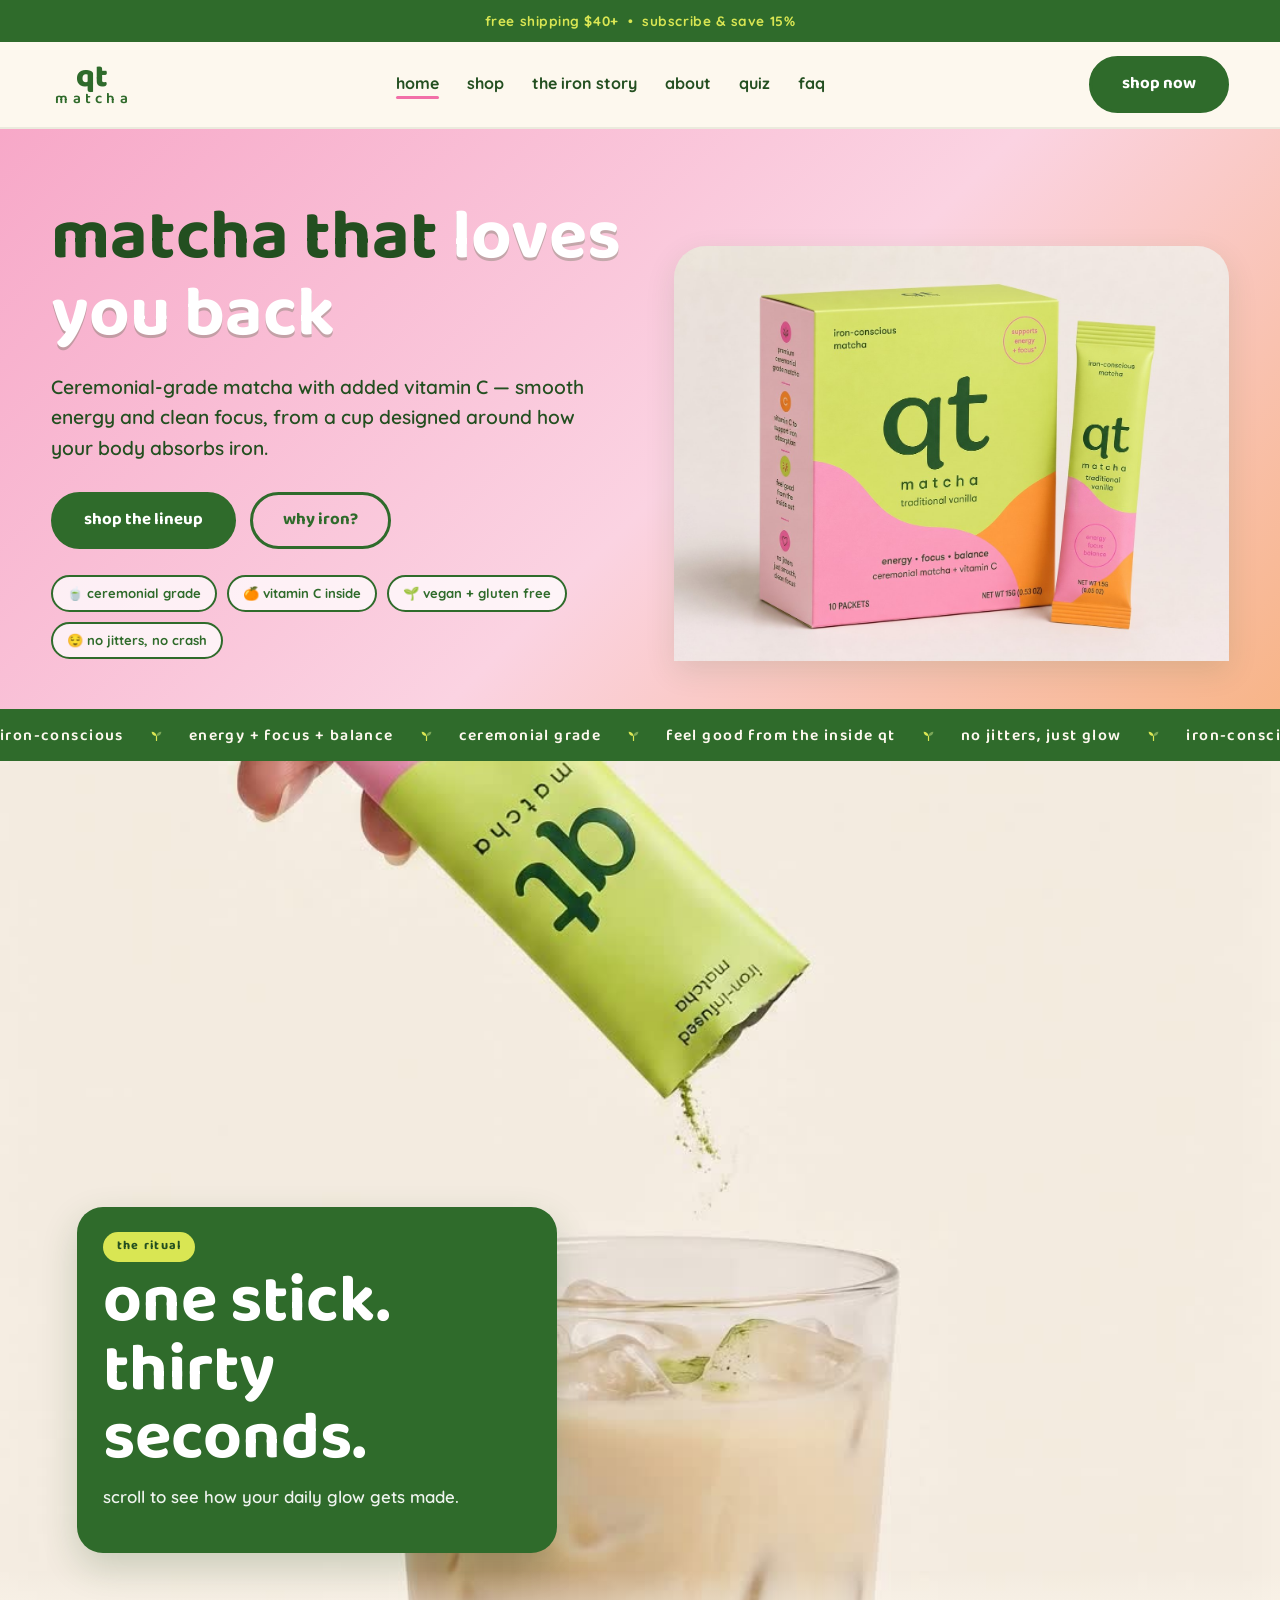
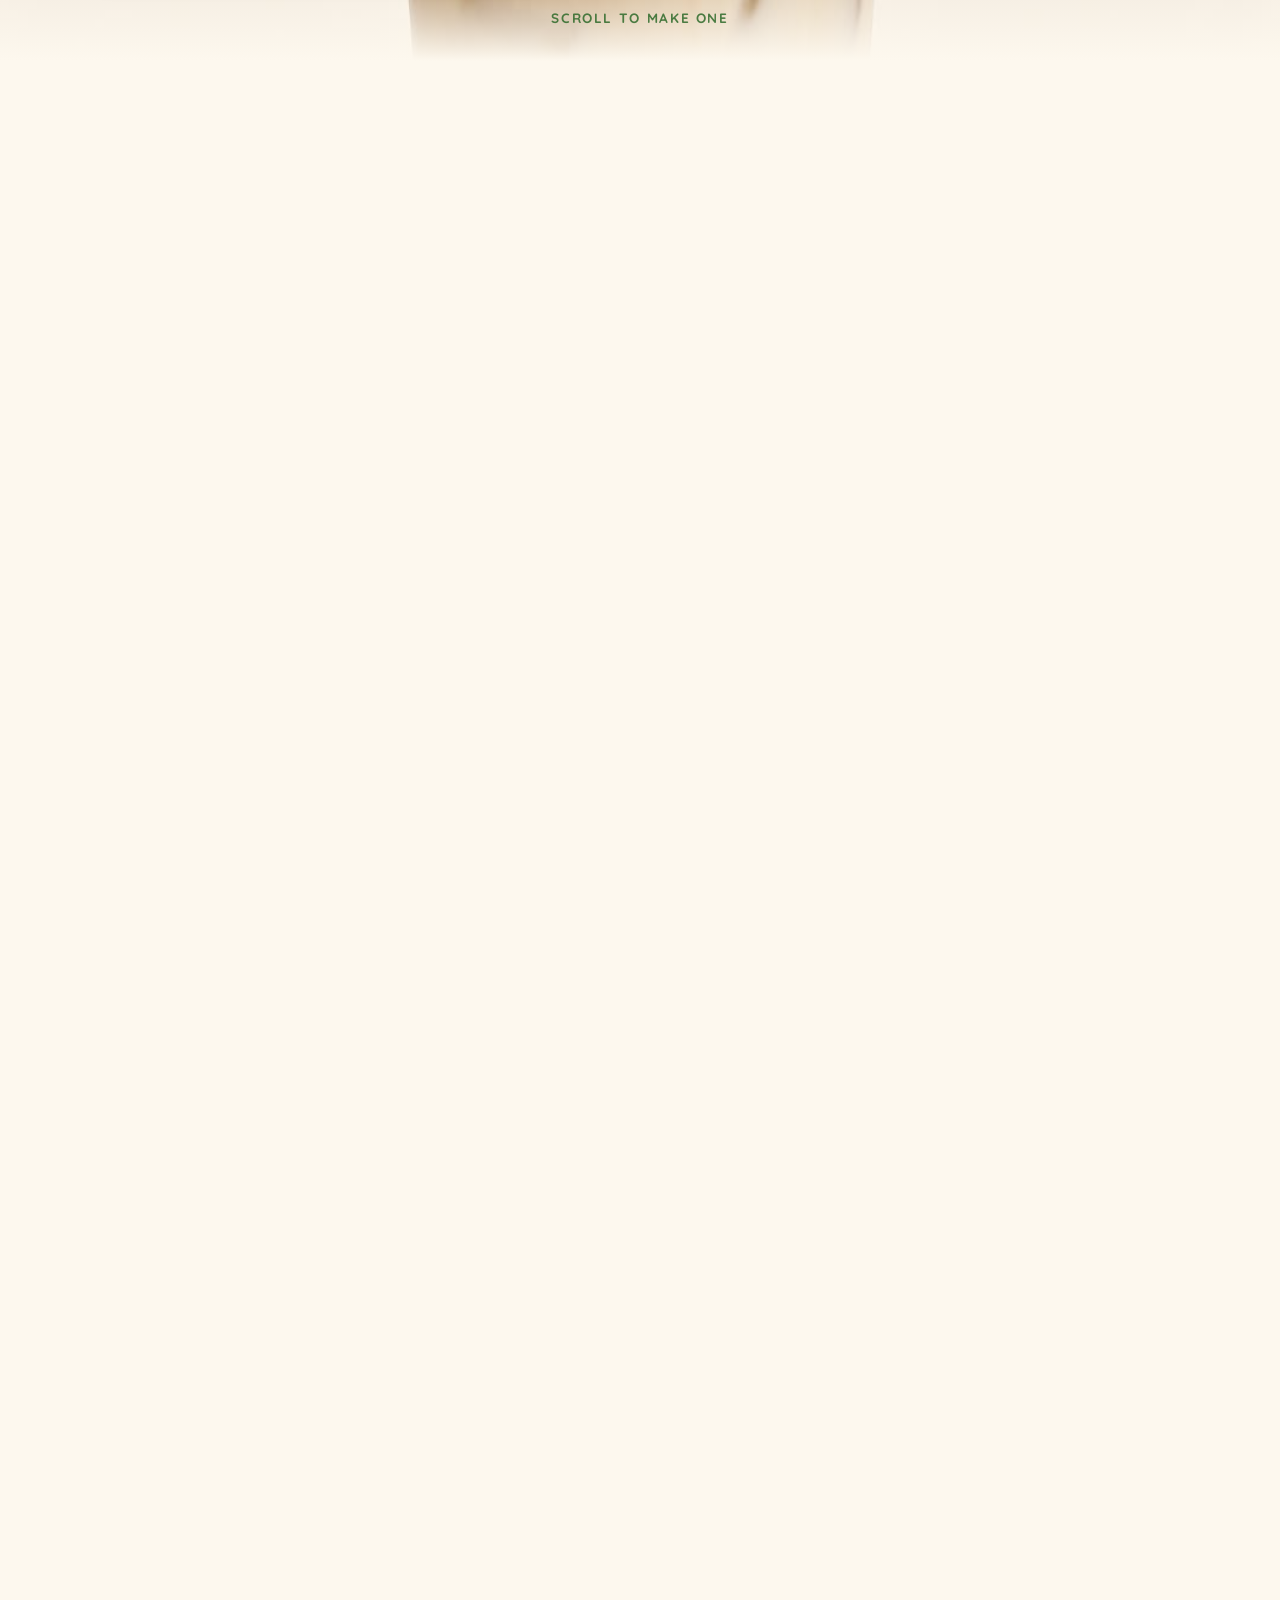
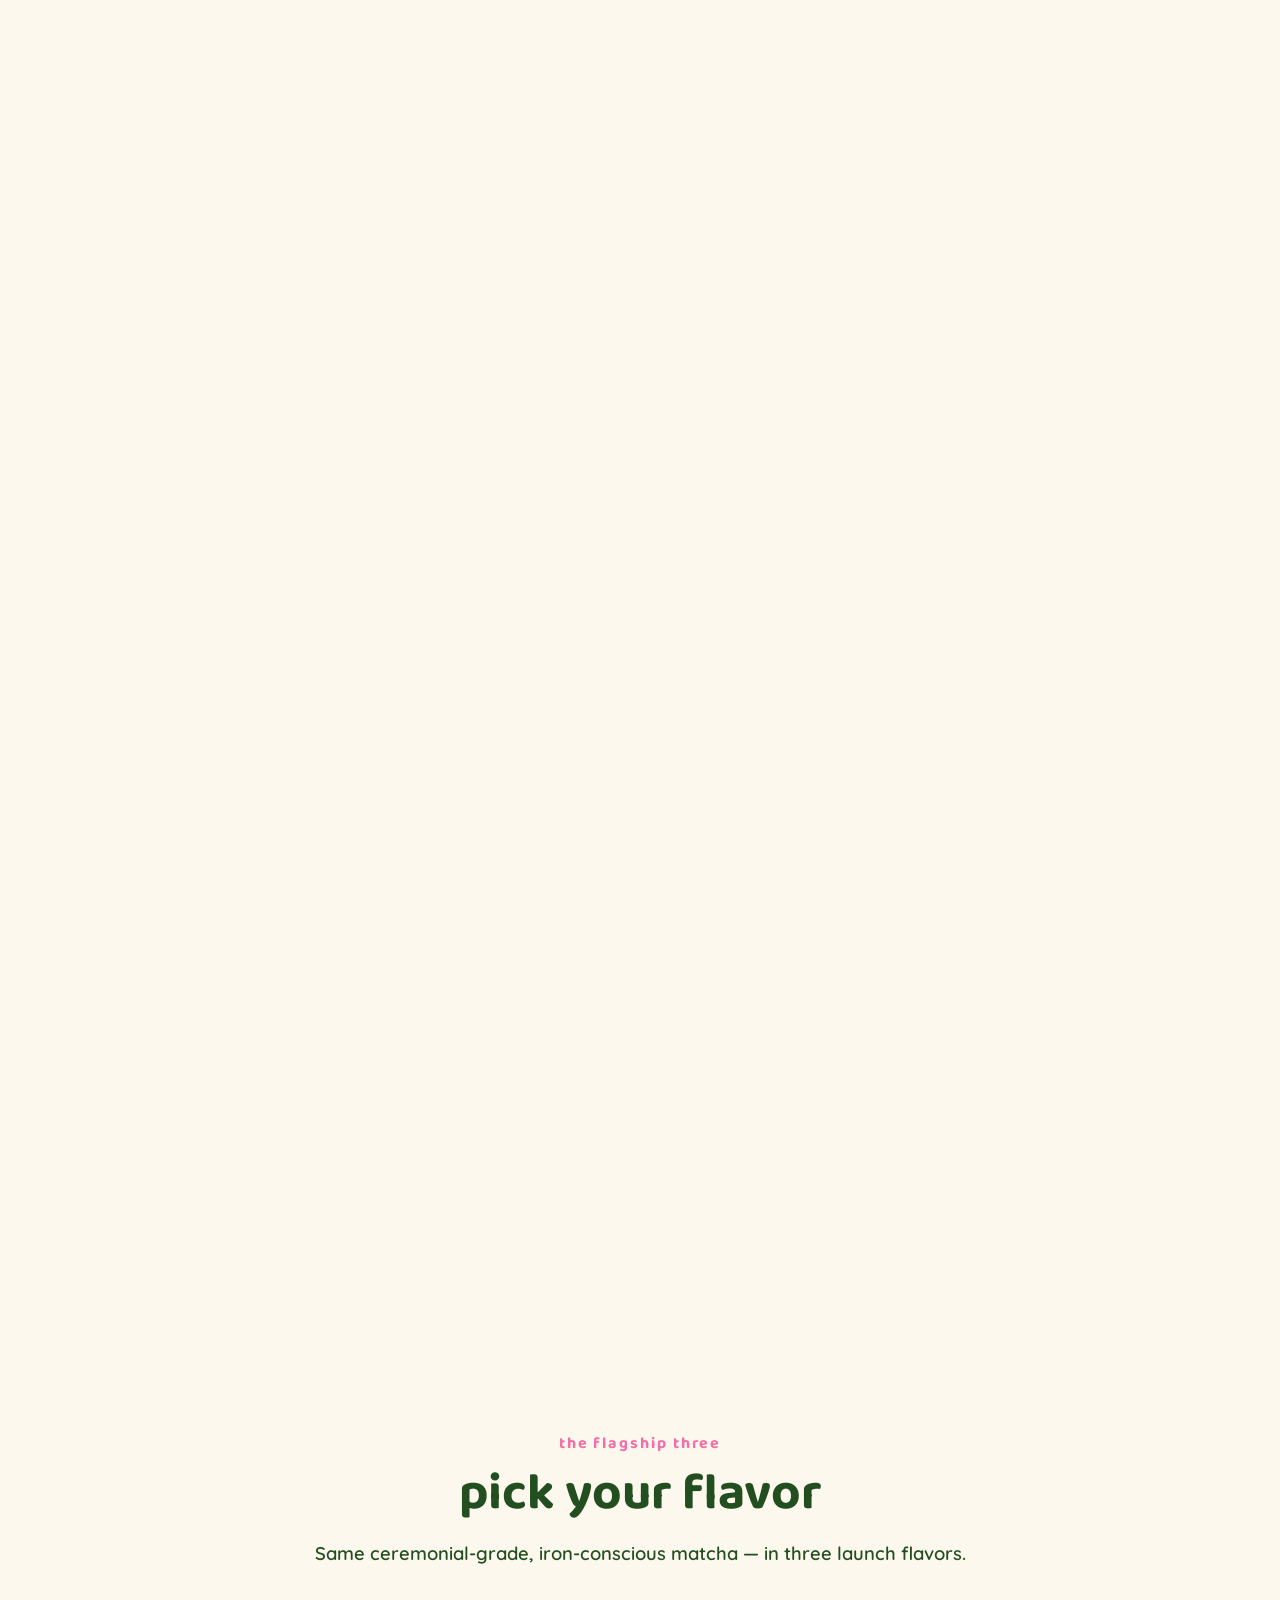
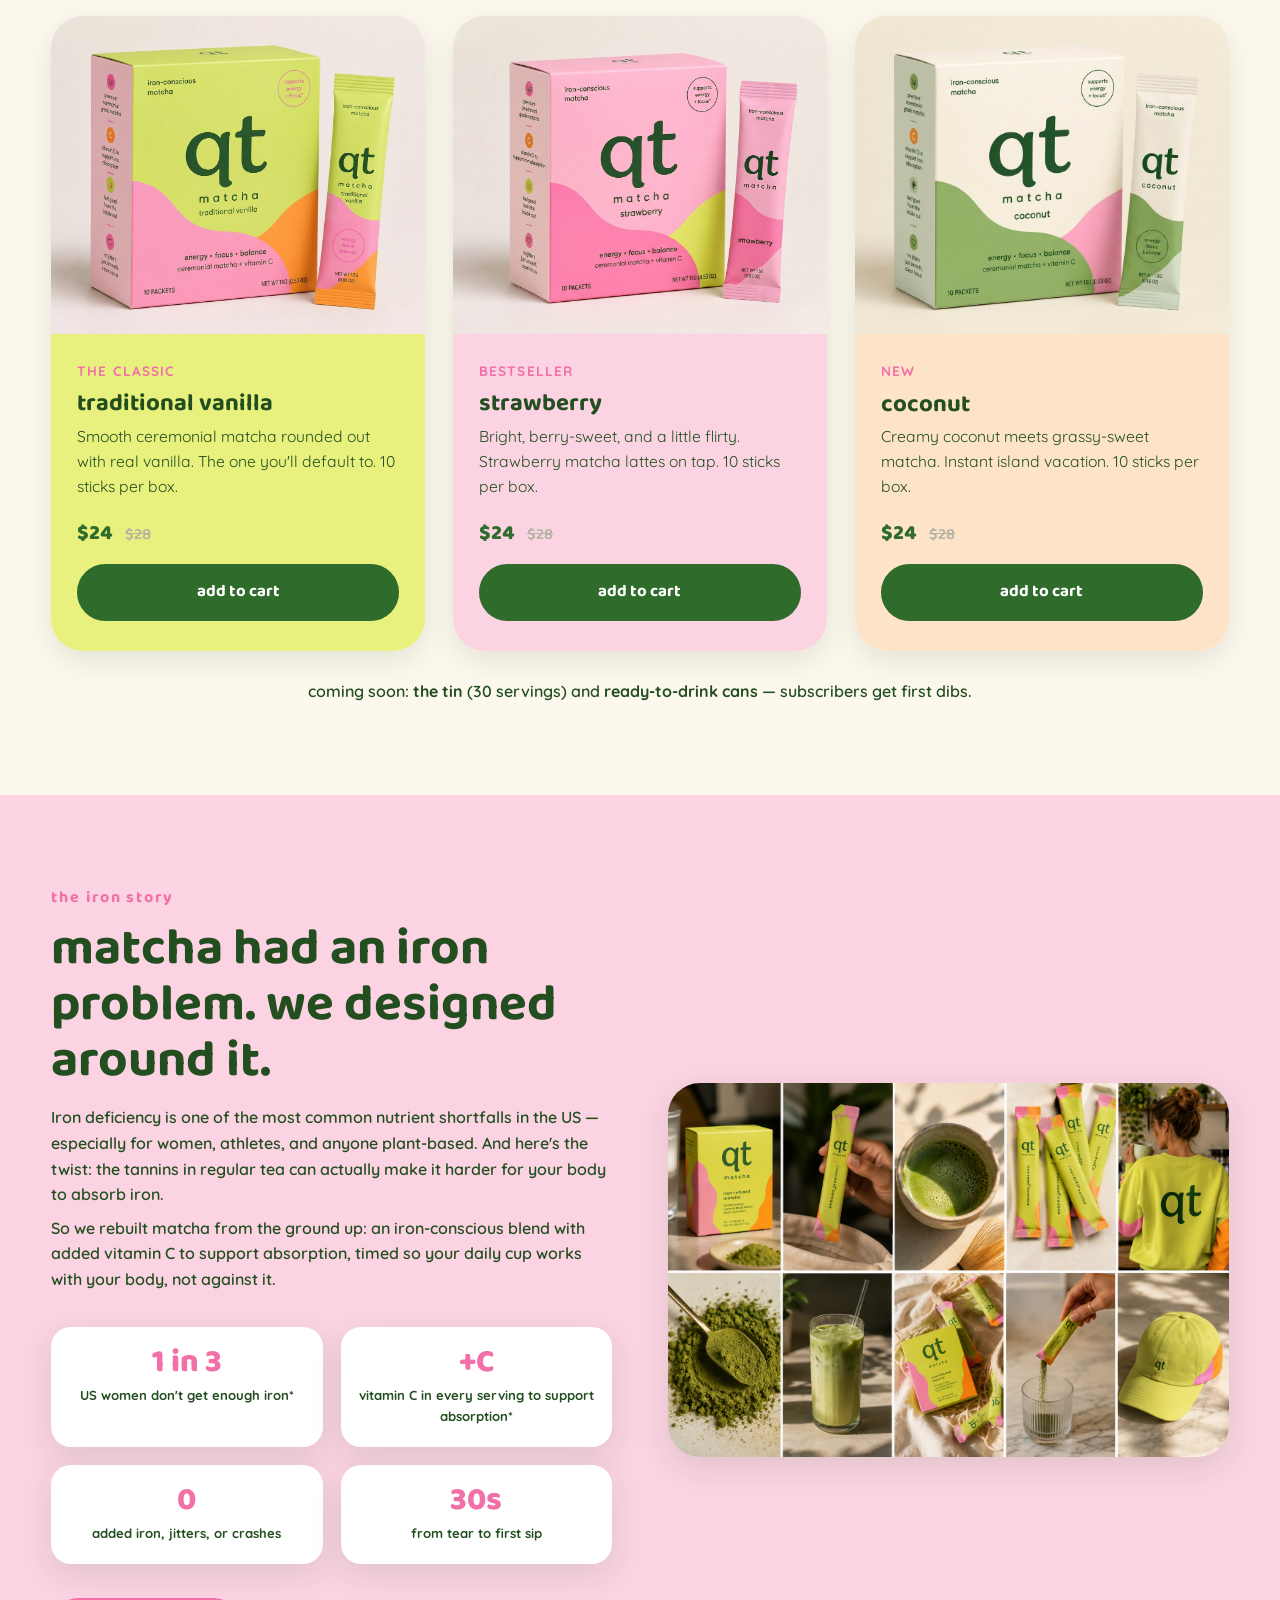
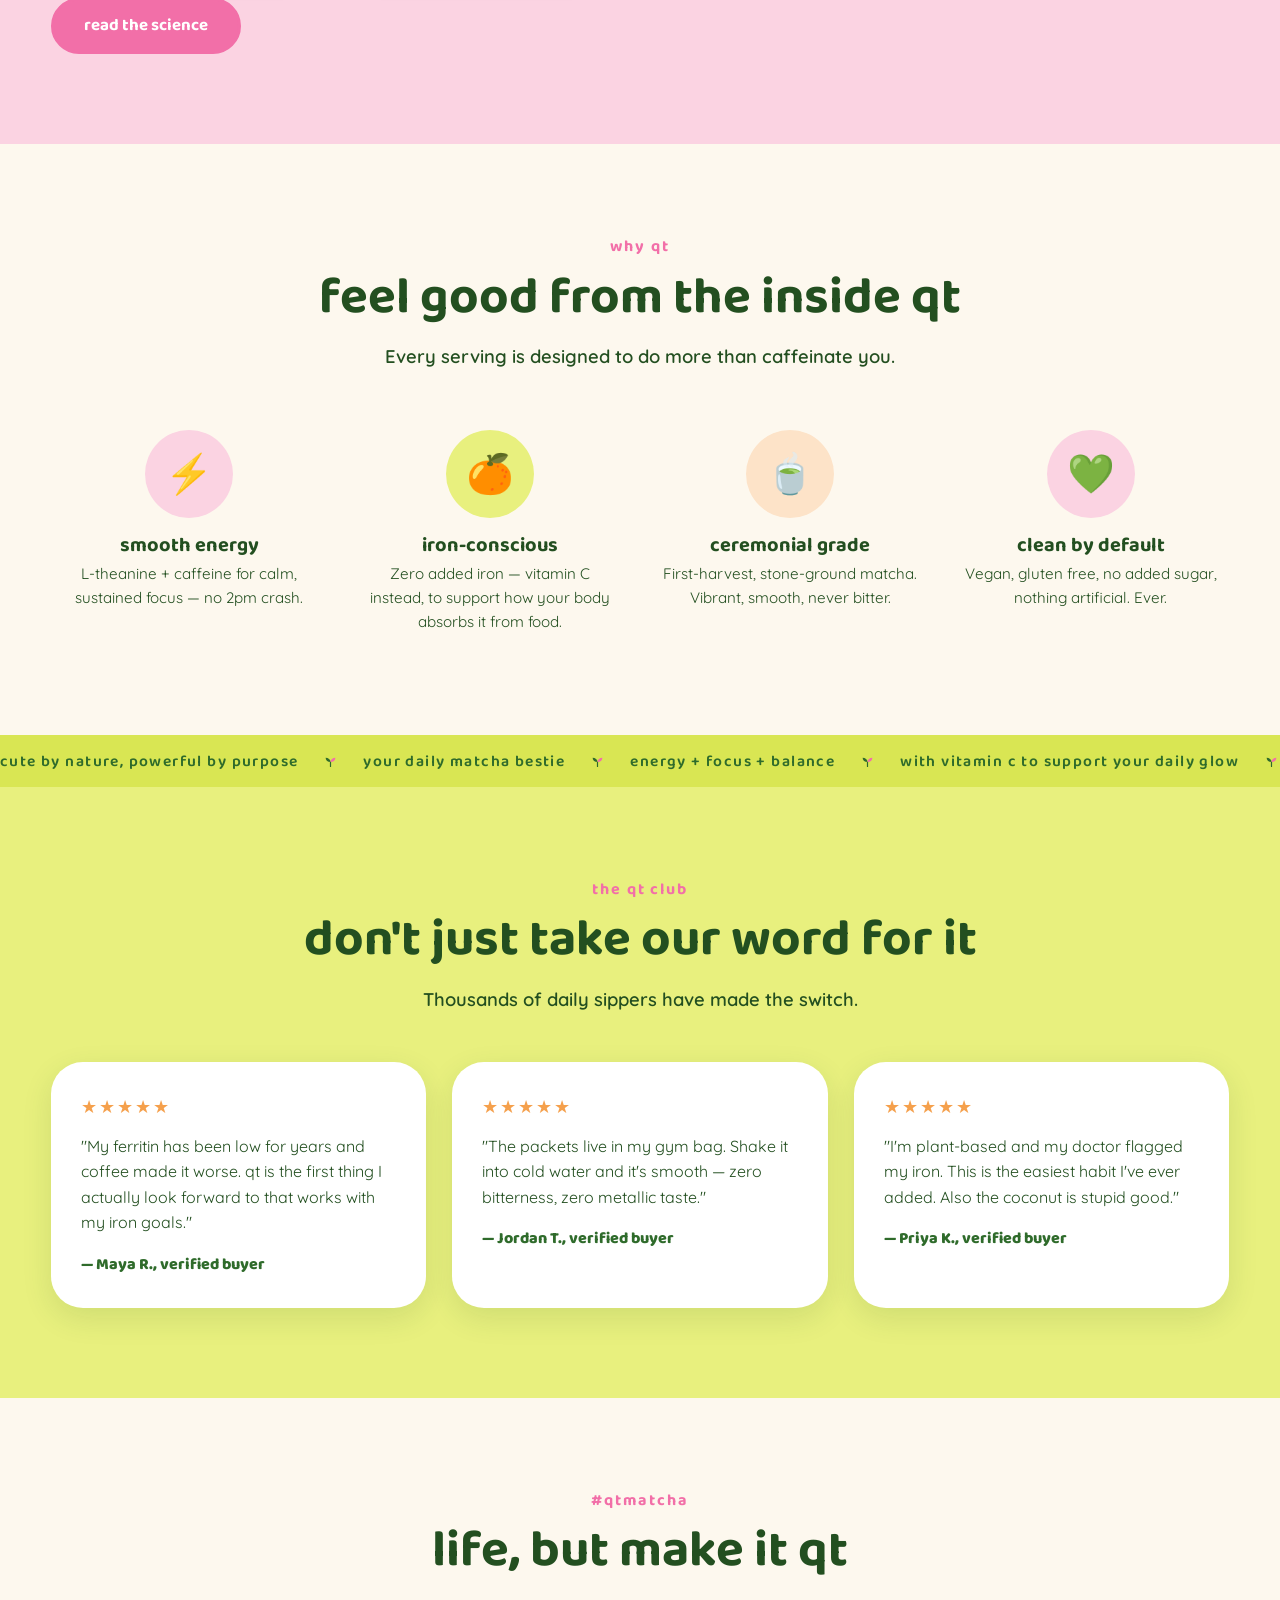
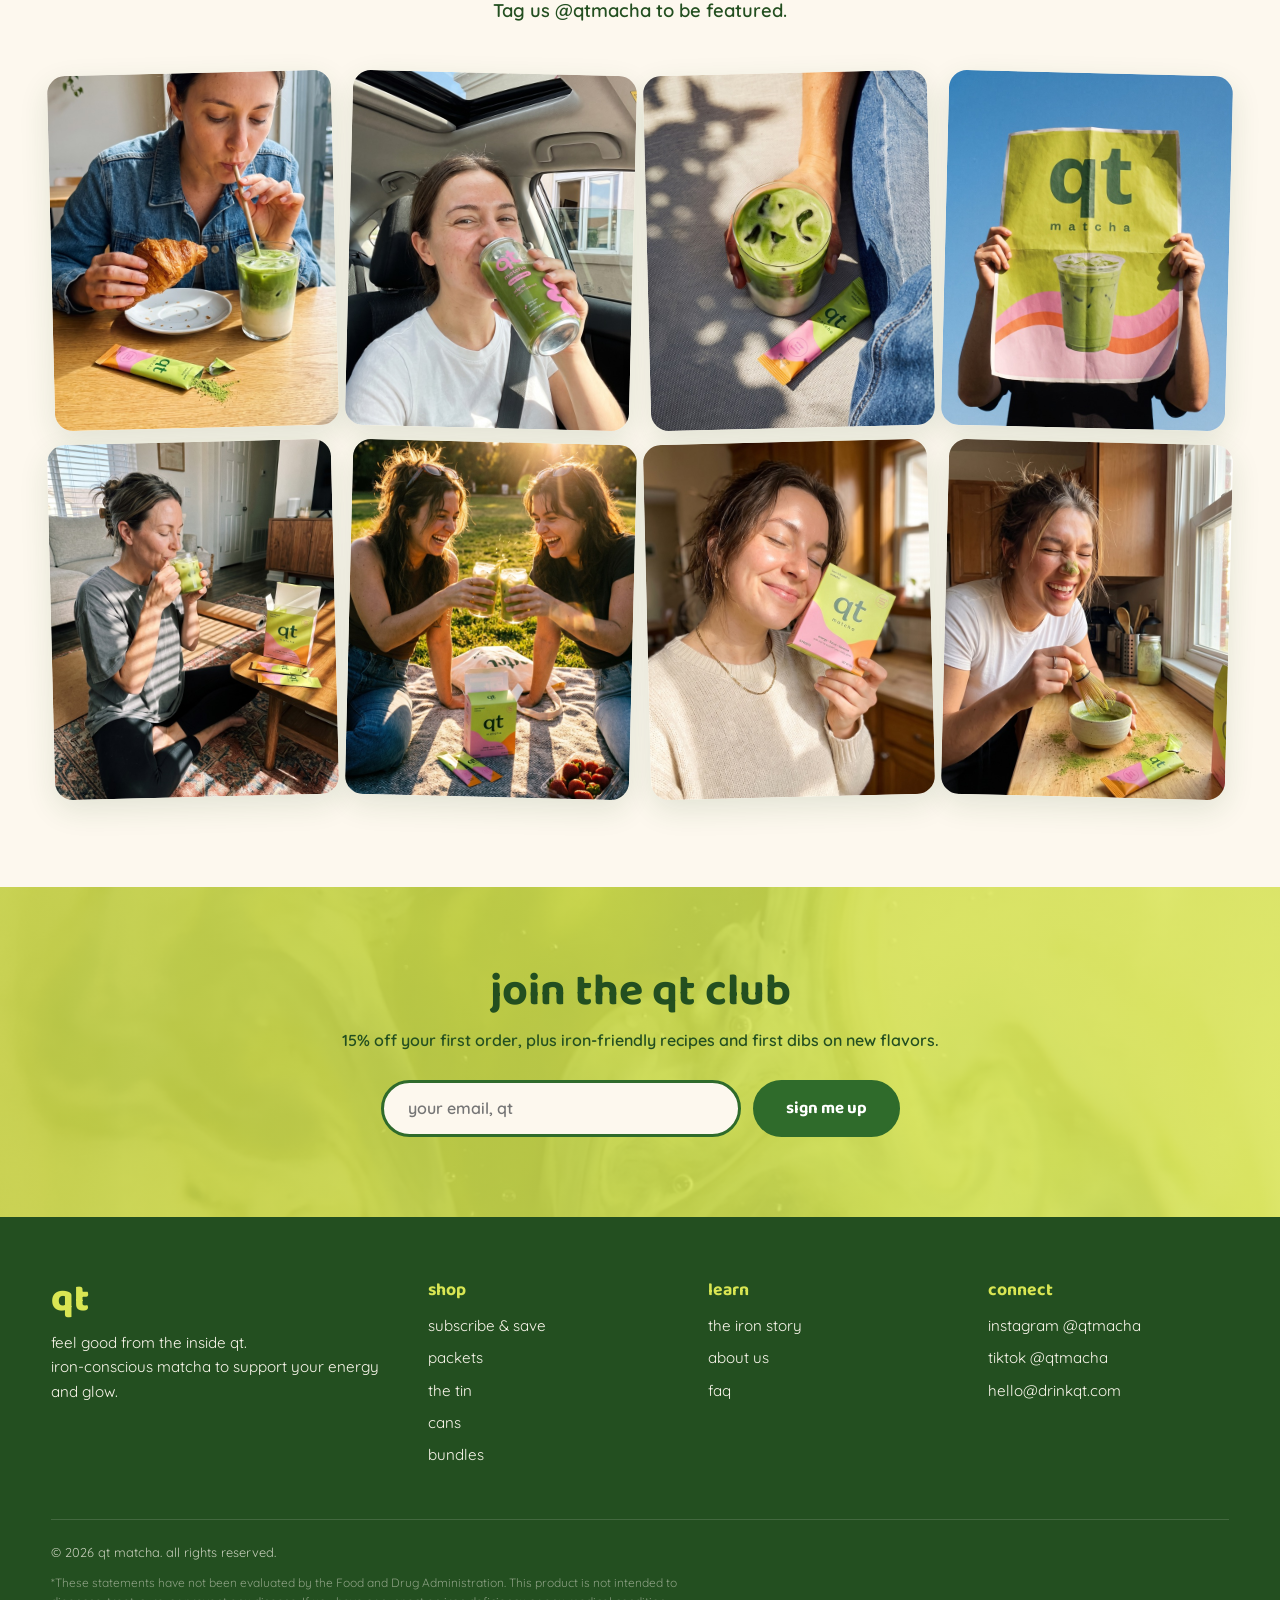
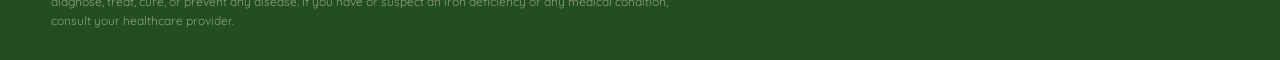
==== index.html @ cc6a803e "qt matcha site — iron-conscious launch build (three flagship flavors, quiz + VSL funnels, scroll-pou" ====
<!DOCTYPE html>
<html lang="en">
<head>
  <meta charset="UTF-8">
  <meta name="viewport" content="width=device-width, initial-scale=1.0">
  <title>qt matcha — iron-conscious matcha for energy, focus &amp; glow</title>
  <meta name="description" content="qt matcha is ceremonial-grade, iron-conscious matcha with added vitamin C — zero added iron. Three flagship flavors: traditional vanilla, strawberry, coconut.">
  <link rel="icon" href="/favicon.ico" sizes="32x32">
  <link rel="icon" type="image/png" sizes="32x32" href="/favicon-32.png">
  <link rel="apple-touch-icon" href="/apple-touch-icon.png">
  <link rel="preconnect" href="https://fonts.googleapis.com">
  <link href="https://fonts.googleapis.com/css2?family=Baloo+2:wght@600;700;800&family=Quicksand:wght@500;600;700&display=swap" rel="stylesheet">
  <link rel="stylesheet" href="css/style.css">
  <style>
    /* ---- scroll-scrub hero ---- */
    .scrub { height: 420vh; position: relative; background: #FDF8EE; }
    .scrub-sticky { position: sticky; top: 0; height: 100vh; overflow: hidden; }
    #scrub-canvas { position: absolute; inset: 0; width: 100%; height: 100%; display: block; }
    .scrub-veil { display: none; }
    .stage { position: absolute; left: 6%; bottom: 12vh; max-width: 480px; opacity: 0; transform: translateY(24px) rotate(var(--tilt, 0deg)); transition: opacity 0.35s ease, transform 0.35s ease; pointer-events: none;
      border-radius: 26px; padding: 24px 26px 26px; box-shadow: 0 14px 36px rgba(35,79,32,0.2); }
    .stage.on { transform: translateY(0) rotate(var(--tilt, 0deg)); }
    .stage .st-kicker { display: inline-block; padding: 5px 14px; border-radius: 99px; font-size: 0.78rem; letter-spacing: 0.09em; margin-bottom: 12px; text-shadow: none; }
    .stage.c-green { background: var(--green-deep); --tilt: -0.7deg; }
    .stage.c-green h1, .stage.c-green h2 { color: #fff; }
    .stage.c-green p { color: rgba(255,255,255,0.92); }
    .stage.c-green .st-kicker { background: var(--chartreuse); color: var(--green-dark); }
    .stage.c-lime { background: var(--chartreuse); --tilt: 0.7deg; }
    .stage.c-lime h1, .stage.c-lime h2 { color: var(--green-dark); }
    .stage.c-lime p { color: var(--green-dark); }
    .stage.c-lime .st-kicker { background: var(--green-deep); color: var(--cream); }
    .stage.c-pink { background: var(--pink); --tilt: -0.7deg; }
    .stage.c-pink h1, .stage.c-pink h2 { color: var(--green-dark); }
    .stage.c-pink p { color: #5c3448; }
    .stage.c-pink .st-kicker { background: #fff; color: var(--pink-hot); }
    .stage.c-orange { background: var(--orange); --tilt: 0.7deg; }
    .stage.c-orange h1, .stage.c-orange h2 { color: var(--green-dark); }
    .stage.c-orange p { color: #5c3a14; }
    .stage.c-orange .st-kicker { background: var(--green-deep); color: var(--cream); }
    .stage.on { opacity: 1; transform: translateY(0); pointer-events: auto; }
    .stage .st-kicker { font-family: var(--font-display); font-weight: 700; color: var(--pink-hot); letter-spacing: 0.1em; text-transform: lowercase; margin-bottom: 6px;  }
    .stage h1, .stage h2 { color: var(--green-dark); text-shadow: none; font-size: clamp(2.2rem, 5.5vw, 4.2rem); line-height: 1.02;  margin-bottom: 10px; }
    .stage p { color: var(--ink); text-shadow: none; font-weight: 600; font-size: 1.05rem; max-width: 40ch;  margin-bottom: 16px; }
    .stage .hero-cta { margin-bottom: 0; }
    .scrub-hint { position: absolute; bottom: 3.5vh; left: 50%; transform: translateX(-50%); color: var(--green-deep); font-weight: 700; font-size: 0.85rem; letter-spacing: 0.12em; text-transform: uppercase; opacity: 0.85; animation: hintbob 1.6s ease-in-out infinite; }
    @keyframes hintbob { 0%,100% { transform: translate(-50%, 0); } 50% { transform: translate(-50%, 8px); } }
    .scrub-load { position: absolute; inset: 0; display: flex; flex-direction: column; align-items: center; justify-content: center; gap: 14px; background: #FDF8EE; color: var(--green-deep); font-family: var(--font-display); font-weight: 700; z-index: 5; transition: opacity 0.5s ease; }
    .scrub-load .sl-bar { width: min(280px, 60vw); height: 8px; border-radius: 99px; background: rgba(47,107,43,0.15); overflow: hidden; }
    .scrub-load .sl-bar i { display: block; height: 100%; width: 0%; background: var(--green-deep); border-radius: 99px; transition: width 0.2s ease; }
    .scrub-load.done { opacity: 0; pointer-events: none; }
        @media (max-width: 700px) {
      .stage { left: 6%; right: 6%; bottom: 10vh; }
      .scrub { height: 300vh; }
    }
    @media (prefers-reduced-motion: reduce) {
      .scrub { height: auto; }
      .scrub-sticky { position: relative; height: 100vh; }
    }
    </style>
</head>
<body>

  <div class="announce">free shipping $40+ &nbsp;•&nbsp; subscribe &amp; save 15%</div>

  <nav class="nav">
    <div class="container nav-inner">
      <a href="index.html" class="logo">qt<span>matcha</span></a>
      <ul class="nav-links">
        <li><a href="index.html" class="active">home</a></li>
        <li><a href="shop.html">shop</a></li>
        <li><a href="science.html">the iron story</a></li>
        <li><a href="about.html">about</a></li>
        <li><a href="quiz.html">quiz</a></li>
        <li><a href="faq.html">faq</a></li>
      </ul>
      <a href="shop.html" class="btn nav-cta">shop now</a>
      <button class="hamburger" aria-label="menu">☰</button>
    </div>
  </nav>

  <!-- HERO -->
  <header class="hero">
    <div class="container hero-inner">
      <div>
        <h1>matcha that <em>loves you back</em></h1>
        <p class="lead">Ceremonial-grade matcha with added vitamin C — smooth energy and clean focus, from a cup designed around how your body absorbs iron.</p>
        <div class="hero-cta">
          <a href="shop.html" class="btn">shop the lineup</a>
          <a href="science.html" class="btn btn-outline">why iron?</a>
        </div>
        <div class="hero-badges">
          <span class="badge">🍵 ceremonial grade</span>
          <span class="badge">🍊 vitamin C inside</span>
          <span class="badge">🌱 vegan + gluten free</span>
          <span class="badge">😌 no jitters, no crash</span>
        </div>
      </div>
      <div class="hero-img">
        <img src="images/packet-box.jpg" alt="qt matcha packets — 10 count box with single-serve stick">
      </div>
    </div>
  </header>

  <!-- TICKER -->
  <div class="ticker" aria-hidden="true">
    <div class="ticker-track"><span>iron-conscious</span><svg class="tick-leaf" width="13" height="13" viewBox="0 0 24 24" aria-hidden="true"><path d="M12 21v-8" stroke="#d9e653" stroke-width="2.2" fill="none" stroke-linecap="round"/><path d="M12 13C12 8 8 5 3 5c0 5 4 8 9 8z" fill="#d9e653"/><path d="M12 13c0-5 4-8 9-8 0 5-4 8-9 8z" fill="#7aa657"/></svg><span>energy + focus + balance</span><svg class="tick-leaf" width="13" height="13" viewBox="0 0 24 24" aria-hidden="true"><path d="M12 21v-8" stroke="#d9e653" stroke-width="2.2" fill="none" stroke-linecap="round"/><path d="M12 13C12 8 8 5 3 5c0 5 4 8 9 8z" fill="#d9e653"/><path d="M12 13c0-5 4-8 9-8 0 5-4 8-9 8z" fill="#7aa657"/></svg><span>ceremonial grade</span><svg class="tick-leaf" width="13" height="13" viewBox="0 0 24 24" aria-hidden="true"><path d="M12 21v-8" stroke="#d9e653" stroke-width="2.2" fill="none" stroke-linecap="round"/><path d="M12 13C12 8 8 5 3 5c0 5 4 8 9 8z" fill="#d9e653"/><path d="M12 13c0-5 4-8 9-8 0 5-4 8-9 8z" fill="#7aa657"/></svg><span>feel good from the inside qt</span><svg class="tick-leaf" width="13" height="13" viewBox="0 0 24 24" aria-hidden="true"><path d="M12 21v-8" stroke="#d9e653" stroke-width="2.2" fill="none" stroke-linecap="round"/><path d="M12 13C12 8 8 5 3 5c0 5 4 8 9 8z" fill="#d9e653"/><path d="M12 13c0-5 4-8 9-8 0 5-4 8-9 8z" fill="#7aa657"/></svg><span>no jitters, just glow</span><svg class="tick-leaf" width="13" height="13" viewBox="0 0 24 24" aria-hidden="true"><path d="M12 21v-8" stroke="#d9e653" stroke-width="2.2" fill="none" stroke-linecap="round"/><path d="M12 13C12 8 8 5 3 5c0 5 4 8 9 8z" fill="#d9e653"/><path d="M12 13c0-5 4-8 9-8 0 5-4 8-9 8z" fill="#7aa657"/></svg><span>iron-conscious</span><svg class="tick-leaf" width="13" height="13" viewBox="0 0 24 24" aria-hidden="true"><path d="M12 21v-8" stroke="#d9e653" stroke-width="2.2" fill="none" stroke-linecap="round"/><path d="M12 13C12 8 8 5 3 5c0 5 4 8 9 8z" fill="#d9e653"/><path d="M12 13c0-5 4-8 9-8 0 5-4 8-9 8z" fill="#7aa657"/></svg><span>energy + focus + balance</span><svg class="tick-leaf" width="13" height="13" viewBox="0 0 24 24" aria-hidden="true"><path d="M12 21v-8" stroke="#d9e653" stroke-width="2.2" fill="none" stroke-linecap="round"/><path d="M12 13C12 8 8 5 3 5c0 5 4 8 9 8z" fill="#d9e653"/><path d="M12 13c0-5 4-8 9-8 0 5-4 8-9 8z" fill="#7aa657"/></svg><span>ceremonial grade</span><svg class="tick-leaf" width="13" height="13" viewBox="0 0 24 24" aria-hidden="true"><path d="M12 21v-8" stroke="#d9e653" stroke-width="2.2" fill="none" stroke-linecap="round"/><path d="M12 13C12 8 8 5 3 5c0 5 4 8 9 8z" fill="#d9e653"/><path d="M12 13c0-5 4-8 9-8 0 5-4 8-9 8z" fill="#7aa657"/></svg><span>feel good from the inside qt</span><svg class="tick-leaf" width="13" height="13" viewBox="0 0 24 24" aria-hidden="true"><path d="M12 21v-8" stroke="#d9e653" stroke-width="2.2" fill="none" stroke-linecap="round"/><path d="M12 13C12 8 8 5 3 5c0 5 4 8 9 8z" fill="#d9e653"/><path d="M12 13c0-5 4-8 9-8 0 5-4 8-9 8z" fill="#7aa657"/></svg><span>no jitters, just glow</span><svg class="tick-leaf" width="13" height="13" viewBox="0 0 24 24" aria-hidden="true"><path d="M12 21v-8" stroke="#d9e653" stroke-width="2.2" fill="none" stroke-linecap="round"/><path d="M12 13C12 8 8 5 3 5c0 5 4 8 9 8z" fill="#d9e653"/><path d="M12 13c0-5 4-8 9-8 0 5-4 8-9 8z" fill="#7aa657"/></svg></div>
  </div>


  <!-- SCROLL-SCRUB: the pour -->
  <section class="scrub" id="scrub">
    <div class="scrub-sticky">
      <canvas id="scrub-canvas"></canvas>
      <div class="scrub-veil"></div>
      <div style="position:absolute; left:0; right:0; bottom:0; height:10vh; background:linear-gradient(180deg, rgba(253,248,238,0), var(--cream)); pointer-events:none;"></div>

      <div class="scrub-load" id="scrub-load">
        <div>brewing…</div>
        <div class="sl-bar"><i id="sl-fill"></i></div>
      </div>

      <div class="stage c-green" data-from="0" data-to="0.16">
        <div class="st-kicker">the ritual</div>
        <h1>one stick.<br>thirty seconds.</h1>
        <p>scroll to see how your daily glow gets made.</p>
      </div>
      <div class="stage c-lime" data-from="0.2" data-to="0.42">
        <div class="st-kicker">step one</div>
        <h2>tear.</h2>
        <p>ceremonial-grade matcha in a single-serve stick — no scale, no scoop, no mess.</p>
      </div>
      <div class="stage c-pink" data-from="0.46" data-to="0.7">
        <div class="st-kicker">step two</div>
        <h2>pour.</h2>
        <p>formulated with vitamin C so your daily cup works with your iron — not against it.*</p>
      </div>
      <div class="stage c-orange" data-from="0.76" data-to="1">
        <div class="st-kicker">step three</div>
        <h2>glow.</h2>
        <p>smooth L-theanine energy. no jitters, no 2pm crash.</p>
        <div class="hero-cta">
          <a href="subscribe.html" class="btn btn-pink">shop the lineup</a>
          <a href="quiz.html" class="btn btn-outline">take the glow check</a>
        </div>
      </div>

      <div class="scrub-hint" id="scrub-hint">scroll to make one</div>
    </div>
  </section>

  <!-- PRODUCT LINEUP -->
  <section class="block">
    <div class="container">
      <div class="center">
        <div class="kicker">the flagship three</div>
        <h2 class="title">pick your flavor</h2>
        <p class="sub">Same ceremonial-grade, iron-conscious matcha — in three launch flavors.</p>
      </div>
      <div class="cards">
        <article class="card c-green">
          <div class="card-img"><img src="images/packet-vanilla.jpg" alt="qt matcha traditional vanilla — 10 single-serve sticks"></div>
          <div class="card-body">
            <div class="card-tag">the classic</div>
            <h3>traditional vanilla</h3>
            <p>Smooth ceremonial matcha rounded out with real vanilla. The one you'll default to. 10 sticks per box.</p>
            <div class="price">$24 <s>$28</s></div>
            <a href="subscribe.html" class="btn">add to cart</a>
          </div>
        </article>
        <article class="card c-pink">
          <div class="card-img"><img src="images/packet-strawberry.jpg" alt="qt matcha strawberry — 10 single-serve sticks"></div>
          <div class="card-body">
            <div class="card-tag">bestseller</div>
            <h3>strawberry</h3>
            <p>Bright, berry-sweet, and a little flirty. Strawberry matcha lattes on tap. 10 sticks per box.</p>
            <div class="price">$24 <s>$28</s></div>
            <a href="subscribe.html" class="btn">add to cart</a>
          </div>
        </article>
        <article class="card c-orange">
          <div class="card-img"><img src="images/packet-coconut.jpg" alt="qt matcha coconut — 10 single-serve sticks"></div>
          <div class="card-body">
            <div class="card-tag">new</div>
            <h3>coconut</h3>
            <p>Creamy coconut meets grassy-sweet matcha. Instant island vacation. 10 sticks per box.</p>
            <div class="price">$24 <s>$28</s></div>
            <a href="subscribe.html" class="btn">add to cart</a>
          </div>
        </article>
      </div>
      <p class="center" style="margin-top:28px; font-weight:600;">coming soon: <b>the tin</b> (30 servings) and <b>ready-to-drink cans</b> — subscribers get first dibs.</p>
    </div>
  </section>

  <!-- IRON STORY -->
  <section class="block" style="background: var(--pink-pale);">
    <div class="container split">
      <div>
        <div class="kicker">the iron story</div>
        <h2 class="title">matcha had an iron problem. we designed around it.</h2>
        <p style="font-weight:600; margin-bottom:8px;">Iron deficiency is one of the most common nutrient shortfalls in the US — especially for women, athletes, and anyone plant-based. And here's the twist: the tannins in regular tea can actually make it harder for your body to absorb iron.</p>
        <p style="font-weight:600;">So we rebuilt matcha from the ground up: an iron-conscious blend with added vitamin C to support absorption, timed so your daily cup works with your body, not against it.</p>
        <div class="stat-row">
          <div class="stat"><div class="num">1 in 3</div><div class="lbl">US women don't get enough iron*</div></div>
          <div class="stat"><div class="num">+C</div><div class="lbl">vitamin C in every serving to support absorption*</div></div>
          <div class="stat"><div class="num">0</div><div class="lbl">added iron, jitters, or crashes</div></div>
          <div class="stat"><div class="num">30s</div><div class="lbl">from tear to first sip</div></div>
        </div>
        <a href="science.html" class="btn btn-pink">read the science</a>
      </div>
      <div>
        <img src="images/lifestyle-grid.jpg" alt="qt matcha lifestyle — whisked matcha, iced latte, packets on the go">
      </div>
    </div>
  </section>

  <!-- BENEFITS -->
  <section class="block">
    <div class="container">
      <div class="center">
        <div class="kicker">why qt</div>
        <h2 class="title">feel good from the inside qt</h2>
        <p class="sub">Every serving is designed to do more than caffeinate you.</p>
      </div>
      <div class="benefits">
        <div class="benefit">
          <div class="icon">⚡</div>
          <h3>smooth energy</h3>
          <p>L-theanine + caffeine for calm, sustained focus — no 2pm crash.</p>
        </div>
        <div class="benefit">
          <div class="icon">🍊</div>
          <h3>iron-conscious</h3>
          <p>Zero added iron — vitamin C instead, to support how your body absorbs it from food.</p>
        </div>
        <div class="benefit">
          <div class="icon">🍵</div>
          <h3>ceremonial grade</h3>
          <p>First-harvest, stone-ground matcha. Vibrant, smooth, never bitter.</p>
        </div>
        <div class="benefit">
          <div class="icon">💚</div>
          <h3>clean by default</h3>
          <p>Vegan, gluten free, no added sugar, nothing artificial. Ever.</p>
        </div>
      </div>
    </div>
  </section>

  <!-- TICKER 2 -->
  <div class="ticker ticker-green" aria-hidden="true">
    <div class="ticker-track">
      <span>cute by nature, powerful by purpose</span><svg class="tick-leaf" width="13" height="13" viewBox="0 0 24 24" aria-hidden="true"><path d="M12 21v-8" stroke="#2f6b2b" stroke-width="2.2" fill="none" stroke-linecap="round"/><path d="M12 13C12 8 8 5 3 5c0 5 4 8 9 8z" fill="#2f6b2b"/><path d="M12 13c0-5 4-8 9-8 0 5-4 8-9 8z" fill="#f26fa8"/></svg><span>your daily matcha bestie</span><svg class="tick-leaf" width="13" height="13" viewBox="0 0 24 24" aria-hidden="true"><path d="M12 21v-8" stroke="#2f6b2b" stroke-width="2.2" fill="none" stroke-linecap="round"/><path d="M12 13C12 8 8 5 3 5c0 5 4 8 9 8z" fill="#2f6b2b"/><path d="M12 13c0-5 4-8 9-8 0 5-4 8-9 8z" fill="#f26fa8"/></svg><span>energy + focus + balance</span><svg class="tick-leaf" width="13" height="13" viewBox="0 0 24 24" aria-hidden="true"><path d="M12 21v-8" stroke="#2f6b2b" stroke-width="2.2" fill="none" stroke-linecap="round"/><path d="M12 13C12 8 8 5 3 5c0 5 4 8 9 8z" fill="#2f6b2b"/><path d="M12 13c0-5 4-8 9-8 0 5-4 8-9 8z" fill="#f26fa8"/></svg><span>with vitamin C to support your daily glow</span><svg class="tick-leaf" width="13" height="13" viewBox="0 0 24 24" aria-hidden="true"><path d="M12 21v-8" stroke="#2f6b2b" stroke-width="2.2" fill="none" stroke-linecap="round"/><path d="M12 13C12 8 8 5 3 5c0 5 4 8 9 8z" fill="#2f6b2b"/><path d="M12 13c0-5 4-8 9-8 0 5-4 8-9 8z" fill="#f26fa8"/></svg><span>cute by nature, powerful by purpose</span><svg class="tick-leaf" width="13" height="13" viewBox="0 0 24 24" aria-hidden="true"><path d="M12 21v-8" stroke="#2f6b2b" stroke-width="2.2" fill="none" stroke-linecap="round"/><path d="M12 13C12 8 8 5 3 5c0 5 4 8 9 8z" fill="#2f6b2b"/><path d="M12 13c0-5 4-8 9-8 0 5-4 8-9 8z" fill="#f26fa8"/></svg><span>your daily matcha bestie</span><svg class="tick-leaf" width="13" height="13" viewBox="0 0 24 24" aria-hidden="true"><path d="M12 21v-8" stroke="#2f6b2b" stroke-width="2.2" fill="none" stroke-linecap="round"/><path d="M12 13C12 8 8 5 3 5c0 5 4 8 9 8z" fill="#2f6b2b"/><path d="M12 13c0-5 4-8 9-8 0 5-4 8-9 8z" fill="#f26fa8"/></svg><span>energy + focus + balance</span><svg class="tick-leaf" width="13" height="13" viewBox="0 0 24 24" aria-hidden="true"><path d="M12 21v-8" stroke="#2f6b2b" stroke-width="2.2" fill="none" stroke-linecap="round"/><path d="M12 13C12 8 8 5 3 5c0 5 4 8 9 8z" fill="#2f6b2b"/><path d="M12 13c0-5 4-8 9-8 0 5-4 8-9 8z" fill="#f26fa8"/></svg><span>with vitamin C to support your daily glow</span><svg class="tick-leaf" width="13" height="13" viewBox="0 0 24 24" aria-hidden="true"><path d="M12 21v-8" stroke="#2f6b2b" stroke-width="2.2" fill="none" stroke-linecap="round"/><path d="M12 13C12 8 8 5 3 5c0 5 4 8 9 8z" fill="#2f6b2b"/><path d="M12 13c0-5 4-8 9-8 0 5-4 8-9 8z" fill="#f26fa8"/></svg>
    </div>
  </div>

  <!-- TESTIMONIALS -->
  <section class="block" style="background: var(--chartreuse-light);">
    <div class="container">
      <div class="center">
        <div class="kicker">the qt club</div>
        <h2 class="title">don't just take our word for it</h2>
        <p class="sub">Thousands of daily sippers have made the switch.</p>
      </div>
      <div class="testis">
        <div class="testi">
          <div class="stars">★★★★★</div>
          <p>"My ferritin has been low for years and coffee made it worse. qt is the first thing I actually look forward to that works with my iron goals."</p>
          <div class="who">— Maya R., verified buyer</div>
        </div>
        <div class="testi">
          <div class="stars">★★★★★</div>
          <p>"The packets live in my gym bag. Shake it into cold water and it's smooth — zero bitterness, zero metallic taste."</p>
          <div class="who">— Jordan T., verified buyer</div>
        </div>
        <div class="testi">
          <div class="stars">★★★★★</div>
          <p>"I'm plant-based and my doctor flagged my iron. This is the easiest habit I've ever added. Also the coconut is stupid good."</p>
          <div class="who">— Priya K., verified buyer</div>
        </div>
      </div>
    </div>
  </section>

  <!-- LIFESTYLE BAND -->
  <section class="block">
    <div class="container">
      <div class="center">
        <div class="kicker">#qtmatcha</div>
        <h2 class="title">life, but make it qt</h2>
        <p class="sub">Tag us @qtmacha to be featured.</p>
      </div>
      <div class="ugc-grid">
        <img src="images/ugc-1.jpg" alt="cafe lunch with qt matcha">
        <img src="images/ugc-2.jpg" alt="car sip of qt matcha">
        <img src="images/ugc-7.jpg" alt="sunlit couch matcha moment">
        <img src="images/ugc-8.jpg" alt="qt matcha poster in the wild">
        <img src="images/ugc-3.jpg" alt="post-yoga matcha">
        <img src="images/ugc-4.jpg" alt="golden hour picnic toast with qt matcha">
        <img src="images/ugc-5.jpg" alt="qt box cheek hug">
        <img src="images/ugc-6.jpg" alt="matcha whisking fail — powder on the nose">
      </div>
    </div>
  </section>

  <!-- NEWSLETTER -->
  <section class="newsletter">
    <div class="container">
      <h2>join the qt club</h2>
      <p>15% off your first order, plus iron-friendly recipes and first dibs on new flavors.</p>
      <form class="news-form">
        <input type="email" placeholder="your email, qt" required>
        <button type="submit" class="btn">sign me up</button>
      </form>
    </div>
  </section>

  <footer>
    <div class="container">
      <div class="foot-grid">
        <div>
          <div class="foot-logo">qt</div>
          <p style="margin-top:12px; font-size:0.95rem;">feel good from the inside qt.<br>iron-conscious matcha to support your energy and glow.</p>
        </div>
        <div>
          <h4>shop</h4>
          <ul>
            <li><a href="subscribe.html">subscribe &amp; save</a></li>
            <li><a href="shop.html">packets</a></li>
            <li><a href="shop.html">the tin</a></li>
            <li><a href="shop.html">cans</a></li>
            <li><a href="shop.html">bundles</a></li>
          </ul>
        </div>
        <div>
          <h4>learn</h4>
          <ul>
            <li><a href="science.html">the iron story</a></li>
            <li><a href="about.html">about us</a></li>
            <li><a href="faq.html">faq</a></li>
          </ul>
        </div>
        <div>
          <h4>connect</h4>
          <ul>
            <li><a href="#">instagram @qtmacha</a></li>
            <li><a href="#">tiktok @qtmacha</a></li>
            <li><a href="#">hello@drinkqt.com</a></li>
          </ul>
        </div>
      </div>
      <div class="foot-note">
        © 2026 qt matcha. all rights reserved.
        <p class="disclaimer">*These statements have not been evaluated by the Food and Drug Administration. This product is not intended to diagnose, treat, cure, or prevent any disease. If you have or suspect an iron deficiency or any medical condition, consult your healthcare provider.</p>
      </div>
    </div>
  </footer>

  <script src="js/main.js"></script>
  <script>
    (function () {
      const HD = window.innerWidth > 820;
      const FRAME_DIR = HD ? 'frames/pour-b-hd' : 'frames/pour-b';
      const FRAME_COUNT = 72;
      const canvas = document.getElementById('scrub-canvas');
      const ctx = canvas.getContext('2d');
      const section = document.getElementById('scrub');
      const loadEl = document.getElementById('scrub-load');
      const fillEl = document.getElementById('sl-fill');
      const hint = document.getElementById('scrub-hint');
      const stages = Array.from(document.querySelectorAll('.stage'));
      const frames = new Array(FRAME_COUNT);
      let loaded = 0, current = -1, ready = false;

      const pad = (n) => String(n).padStart(4, '0');
      const src = (i) => FRAME_DIR + '/f' + pad(i + 1) + '.jpg';

      function resize() {
        const dpr = Math.min(window.devicePixelRatio || 1, 2);
        canvas.width = canvas.clientWidth * dpr;
        canvas.height = canvas.clientHeight * dpr;
        current = -1; paint();
      }

      let bgFill = '#FDF8EE';
      function sampleBg(img) {
        try {
          const c = document.createElement('canvas');
          c.width = c.height = 4;
          c.getContext('2d').drawImage(img, 0, 0, 12, 12, 0, 0, 4, 4);
          const d = c.getContext('2d').getImageData(0, 0, 1, 1).data;
          bgFill = 'rgb(' + d[0] + ',' + d[1] + ',' + d[2] + ')';
        } catch (e) {}
      }
      function draw(img) {
        const cw = canvas.width, ch = canvas.height;
        const iw = img.naturalWidth, ih = img.naturalHeight;
        // full-bleed cover crop (zoomed), backed by 1080p frames.
        // on mobile: zoom further and bias the crop toward the glass to
        // cut the empty cream headroom in the studio composition
        let s = Math.max(cw / iw, ch / ih);
        let yBias = 0.5;
        if (!HD) { s *= 1.35; yBias = 0.72; }
        const w = iw * s, h = ih * s;
        ctx.fillStyle = bgFill;
        ctx.fillRect(0, 0, cw, ch);
        ctx.drawImage(img, (cw - w) / 2, (ch - h) * yBias, w, h);
      }

      function progress() {
        const rect = section.getBoundingClientRect();
        const total = section.offsetHeight - window.innerHeight;
        return Math.min(1, Math.max(0, -rect.top / total));
      }

      function paint() {
        if (!ready) return;
        const p = progress();
        const f = Math.min(FRAME_COUNT - 1, Math.round(p * (FRAME_COUNT - 1)));
        if (f !== current && frames[f] && frames[f].complete) { draw(frames[f]); current = f; }
        stages.forEach((el) => {
          const a = +el.dataset.from, b = +el.dataset.to;
          el.classList.toggle('on', p >= a && p <= b);
        });
        hint.style.opacity = p > 0.04 ? 0 : 0.85;
      }

      let started = false;
      function start() {
        if (started) return; started = true;
        for (let i = 0; i < FRAME_COUNT; i++) {
          const img = new Image();
          img.src = src(i);
          img.onload = img.onerror = () => {
            loaded++;
            fillEl.style.width = Math.round((loaded / FRAME_COUNT) * 100) + '%';
            if (loaded >= Math.min(12, FRAME_COUNT) && !ready) {
              ready = true; if (frames[0] && frames[0].complete) sampleBg(frames[0]);
              loadEl.classList.add('done'); paint();
            }
            if (ready) paint();
          };
          frames[i] = img;
        }
      }

      window.addEventListener('scroll', paint, { passive: true });
      window.addEventListener('resize', resize);
      resize(); start();
    })();
  </script>
</body>
</html>
---- css/style.css ----
/* ============================================================
   qt matcha — brand stylesheet
   Palette pulled from packaging: chartreuse, pink, orange,
   deep matcha green, cream.
   ============================================================ */

:root {
  --chartreuse: #d9e653;
  --chartreuse-light: #e8f07e;
  --pink: #f7a8c8;
  --pink-hot: #f26fa8;
  --pink-pale: #fbd3e2;
  --orange: #f5a04c;
  --green-deep: #2f6b2b;
  --green-dark: #234f20;
  --green-matcha: #7aa657;
  --cream: #fdf8ee;
  --ink: #234f20;
  --radius-lg: 32px;
  --radius-pill: 999px;
  --shadow: 0 10px 30px rgba(35, 79, 32, 0.12);
  --font-display: 'Baloo 2', cursive;
  --font-body: 'Quicksand', sans-serif;
}

* { margin: 0; padding: 0; box-sizing: border-box; }

html { scroll-behavior: smooth; scrollbar-width: thin; scrollbar-color: rgba(47,107,43,0.5) transparent; }

/* slim overlay scrollbar */
::-webkit-scrollbar { width: 8px; height: 8px; }
::-webkit-scrollbar-track { background: transparent; }
::-webkit-scrollbar-thumb { background: rgba(47,107,43,0.42); border-radius: 99px; }
::-webkit-scrollbar-thumb:hover { background: rgba(242,111,168,0.85); }
::-webkit-scrollbar-thumb:active { background: var(--pink-hot); }
::selection { background: var(--chartreuse); color: var(--green-dark); }

:focus-visible { outline: 3px solid var(--pink-hot); outline-offset: 2px; border-radius: 4px; }

body {
  font-family: var(--font-body);
  color: var(--ink);
  background: var(--cream);
  line-height: 1.6;
  overflow-x: hidden;
}

h1, h2, h3, h4 { font-family: var(--font-display); line-height: 1.1; font-weight: 700; }

img { max-width: 100%; display: block; }

a { color: inherit; text-decoration: none; }

.container { width: min(1200px, 92%); margin: 0 auto; }

/* ---------- announcement bar ---------- */
.announce {
  background: var(--green-deep);
  color: var(--chartreuse);
  font-weight: 700;
  font-size: 0.85rem;
  text-align: center;
  padding: 10px 16px;
  letter-spacing: 0.04em;
}

/* ---------- nav ---------- */
.nav {
  position: sticky;
  top: 0;
  z-index: 100;
  background: var(--cream);
  border-bottom: 2px solid rgba(35, 79, 32, 0.08);
}

.nav-inner {
  display: flex;
  align-items: center;
  justify-content: space-between;
  padding: 14px 0;
}

.logo {
  font-family: var(--font-display);
  font-weight: 800;
  font-size: 2rem;
  color: var(--green-deep);
  line-height: 1;
  display: inline-flex;
  flex-direction: column;
  align-items: center;
  text-align: center;
}

.logo span { font-size: 0.95rem; letter-spacing: 0.28em; padding-left: 0.28em; display: block; margin-top: -2px; font-weight: 600; }

.nav-links {
  display: flex;
  gap: 28px;
  list-style: none;
  font-weight: 700;
  font-size: 1rem;
}

.nav-links a { position: relative; padding: 4px 0; }

.nav-links a::after {
  content: '';
  position: absolute;
  left: 0; bottom: -2px;
  width: 0%; height: 3px;
  background: var(--pink-hot);
  border-radius: 3px;
  transition: width 0.25s ease;
}

.nav-links a:hover::after, .nav-links a.active::after { width: 100%; }

.btn {
  display: inline-block;
  font-family: var(--font-display);
  font-weight: 700;
  font-size: 1.05rem;
  padding: 12px 30px;
  border-radius: var(--radius-pill);
  background: var(--green-deep);
  color: #fff;
  border: 3px solid var(--green-deep);
  cursor: pointer;
  transition: transform 0.15s ease, background 0.2s ease, color 0.2s ease;
}

.btn:hover { transform: translateY(-2px) scale(1.02); background: var(--pink-hot); border-color: var(--pink-hot); }

.btn-outline { background: transparent; color: var(--green-deep); }

.btn-outline:hover { background: var(--green-deep); color: #fff; }

.btn-pink { background: var(--pink-hot); border-color: var(--pink-hot); }
.btn-pink:hover { background: var(--green-deep); border-color: var(--green-deep); }

.hamburger { display: none; background: none; border: none; font-size: 1.8rem; color: var(--green-deep); cursor: pointer; }

/* ---------- marquee ticker ---------- */
.ticker {
  background: var(--green-deep);
  color: var(--cream);
  overflow: hidden;
  white-space: nowrap;
  padding: 13px 0;
}

.ticker-track {
  display: inline-flex;
  align-items: center;
  animation: scroll 32s linear infinite;
  font-family: var(--font-display);
  font-weight: 600;
  font-size: 0.98rem;
  letter-spacing: 0.09em;
  text-transform: lowercase;
}

.ticker-track span { margin: 0; }
.tick-leaf { display: inline-block; margin: 0 26px; flex: none; }

@keyframes scroll {
  from { transform: translateX(0); }
  to { transform: translateX(-50%); }
}

.ticker-green { background: var(--chartreuse); color: var(--green-deep); }

/* ---------- hero ---------- */
.hero {
  background: linear-gradient(135deg, var(--pink) 0%, var(--pink-pale) 55%, var(--orange) 130%);
  padding: 70px 0 0;
  position: relative;
  overflow: hidden;
}

.hero-inner {
  display: grid;
  grid-template-columns: 1.05fr 1fr;
  gap: 40px;
  align-items: center;
}

.hero h1 {
  font-size: clamp(2.6rem, 5.5vw, 4.6rem);
  color: var(--green-dark);
  margin-bottom: 18px;
}

.hero h1 em { font-style: normal; color: #fff; text-shadow: 0 3px 0 rgba(35,79,32,0.25); }

.hero p.lead {
  font-size: 1.2rem;
  font-weight: 600;
  max-width: 46ch;
  margin-bottom: 28px;
}

.hero-cta { display: flex; gap: 14px; flex-wrap: wrap; margin-bottom: 26px; }

.hero-badges { display: flex; gap: 10px; flex-wrap: wrap; margin-bottom: 50px; }

.badge {
  background: rgba(255,255,255,0.75);
  border: 2px solid var(--green-deep);
  color: var(--green-deep);
  font-weight: 700;
  font-size: 0.82rem;
  padding: 6px 14px;
  border-radius: var(--radius-pill);
}

.hero-img img {
  border-radius: var(--radius-lg) var(--radius-lg) 0 0;
  box-shadow: var(--shadow);
}

/* ---------- section basics ---------- */
section.block { padding: 90px 0; }

.kicker {
  font-family: var(--font-display);
  font-weight: 700;
  color: var(--pink-hot);
  text-transform: lowercase;
  letter-spacing: 0.12em;
  font-size: 1rem;
  margin-bottom: 10px;
}

h2.title { font-size: clamp(2rem, 4vw, 3.2rem); color: var(--green-dark); margin-bottom: 16px; }

.center { text-align: center; }

.sub { font-size: 1.15rem; font-weight: 600; max-width: 62ch; margin: 0 auto 48px; }

/* ---------- product cards ---------- */
.cards { display: grid; grid-template-columns: repeat(3, 1fr); gap: 28px; }

.card {
  border-radius: var(--radius-lg);
  overflow: hidden;
  background: #fff;
  box-shadow: var(--shadow);
  transition: transform 0.25s ease;
  display: flex;
  flex-direction: column;
}

.card:hover { transform: translateY(-8px) rotate(-0.5deg); }

.card-img { aspect-ratio: 1 / 0.85; overflow: hidden; }

.card-img img { width: 100%; height: 100%; object-fit: cover; transition: transform 0.4s ease; }

.card:hover .card-img img { transform: scale(1.05); }

.card-body { padding: 26px 26px 30px; flex: 1; display: flex; flex-direction: column; }

.card-body h3 { font-size: 1.5rem; color: var(--green-dark); margin-bottom: 6px; }

.card-tag { font-weight: 700; color: var(--pink-hot); font-size: 0.85rem; letter-spacing: 0.08em; text-transform: uppercase; margin-bottom: 10px; }

.card-body p { font-size: 0.98rem; margin-bottom: 18px; }

.price { font-family: var(--font-display); font-weight: 800; font-size: 1.3rem; margin-bottom: 14px; color: var(--green-deep); }

.price s { color: #b4b4a4; font-weight: 600; font-size: 1rem; margin-left: 8px; }

.card .btn { margin-top: auto; text-align: center; }

/* color-blocked cards */
.card.c-green .card-body { background: var(--chartreuse-light); }
.card.c-pink .card-body { background: var(--pink-pale); }
.card.c-orange .card-body { background: #fde3c8; }

/* ---------- iron section ---------- */
.split {
  display: grid;
  grid-template-columns: 1fr 1fr;
  gap: 56px;
  align-items: center;
}

.split img { border-radius: var(--radius-lg); box-shadow: var(--shadow); }

.stat-row { display: grid; grid-template-columns: 1fr 1fr; gap: 18px; margin: 34px 0; }

.stat {
  background: #fff;
  border-radius: 20px;
  padding: 20px 16px;
  text-align: center;
  box-shadow: var(--shadow);
}

.stat .num { font-family: var(--font-display); font-weight: 800; font-size: 2rem; color: var(--pink-hot); line-height: 1; }

.stat .lbl { font-size: 0.82rem; font-weight: 700; margin-top: 6px; }

/* ---------- benefits icons ---------- */
.benefits { display: grid; grid-template-columns: repeat(4, 1fr); gap: 24px; }

.benefit { text-align: center; padding: 10px; }

.benefit .icon {
  width: 88px; height: 88px;
  margin: 0 auto 16px;
  border-radius: 50%;
  display: flex; align-items: center; justify-content: center;
  font-size: 2.4rem;
  background: var(--pink-pale);
}

.benefit:nth-child(2) .icon { background: var(--chartreuse-light); }
.benefit:nth-child(3) .icon { background: #fde3c8; }
.benefit:nth-child(4) .icon { background: var(--pink-pale); }

.benefit h3 { font-size: 1.25rem; color: var(--green-dark); margin-bottom: 6px; }

.benefit p { font-size: 0.95rem; }

/* ---------- testimonial band ---------- */
.testis { display: grid; grid-template-columns: repeat(3, 1fr); gap: 26px; }

.testi {
  background: #fff;
  border-radius: var(--radius-lg);
  padding: 30px;
  box-shadow: var(--shadow);
  position: relative;
}

.testi .stars { color: var(--orange); font-size: 1.15rem; letter-spacing: 2px; margin-bottom: 12px; }

.testi p { font-size: 1rem; margin-bottom: 16px; }

.testi .who { font-weight: 800; font-family: var(--font-display); color: var(--green-deep); }

/* ---------- lifestyle gallery band ---------- */
.band-img { position: relative; }

.band-img img { width: 100%; border-radius: var(--radius-lg); box-shadow: var(--shadow); }

/* ---------- newsletter / footer ---------- */
.newsletter {
  background: linear-gradient(rgba(217,230,83,0.82), rgba(217,230,83,0.82)), url('../images/matcha-swirl.jpg') center/cover;
  padding: 80px 0;
  text-align: center;
}

.newsletter h2 { font-size: clamp(1.8rem, 3.5vw, 2.8rem); color: var(--green-dark); margin-bottom: 12px; }

.newsletter p { font-weight: 600; margin-bottom: 26px; }

.news-form { display: flex; gap: 12px; justify-content: center; flex-wrap: wrap; }

.news-form input {
  font-family: var(--font-body);
  font-size: 1rem;
  font-weight: 600;
  padding: 14px 24px;
  border-radius: var(--radius-pill);
  border: 3px solid var(--green-deep);
  width: min(360px, 90vw);
  background: var(--cream);
  color: var(--ink);
}

.news-form input:focus { outline: 3px solid var(--pink-hot); }

footer {
  background: var(--green-dark);
  color: var(--cream);
  padding: 64px 0 30px;
}

.foot-grid { display: grid; grid-template-columns: 1.4fr 1fr 1fr 1fr; gap: 40px; margin-bottom: 44px; }

.foot-grid h4 { color: var(--chartreuse); margin-bottom: 14px; font-size: 1.1rem; }

.foot-grid ul { list-style: none; }

.foot-grid li { margin-bottom: 8px; font-size: 0.95rem; }

.foot-grid a:hover { color: var(--pink); }

.foot-logo { font-family: var(--font-display); font-weight: 800; font-size: 2.4rem; color: var(--chartreuse); line-height: 1; }

.foot-note { border-top: 1px solid rgba(253,248,238,0.2); padding-top: 22px; font-size: 0.8rem; opacity: 0.75; }

.disclaimer { font-size: 0.75rem; opacity: 0.65; margin-top: 10px; max-width: 90ch; }

/* ---------- page hero (interior pages) ---------- */
.page-hero {
  padding: 70px 0 60px;
  text-align: center;
}

.page-hero.bg-pink { background: linear-gradient(160deg, var(--pink) 0%, var(--pink-pale) 100%); }
.page-hero.bg-green { background: linear-gradient(160deg, var(--chartreuse) 0%, var(--chartreuse-light) 100%); }
.page-hero.bg-orange { background: linear-gradient(160deg, var(--orange) 0%, #fde3c8 100%); }

.page-hero h1 { font-size: clamp(2.4rem, 5vw, 4rem); color: var(--green-dark); margin-bottom: 14px; }

.page-hero p { font-size: 1.2rem; font-weight: 600; max-width: 60ch; margin: 0 auto; }

/* ---------- FAQ accordion ---------- */
.faq-list { max-width: 820px; margin: 0 auto; }

.faq-item {
  background: #fff;
  border-radius: 22px;
  margin-bottom: 16px;
  box-shadow: var(--shadow);
  overflow: hidden;
}

.faq-q {
  width: 100%;
  text-align: left;
  font-family: var(--font-display);
  font-weight: 700;
  font-size: 1.15rem;
  color: var(--green-dark);
  background: none;
  border: none;
  padding: 22px 60px 22px 26px;
  cursor: pointer;
  position: relative;
}

.faq-q::after {
  content: '+';
  position: absolute;
  right: 24px; top: 50%;
  transform: translateY(-50%);
  font-size: 1.7rem;
  color: var(--pink-hot);
  transition: transform 0.25s ease;
}

.faq-item.open .faq-q::after { transform: translateY(-50%) rotate(45deg); }

.faq-a { max-height: 0; overflow: hidden; transition: max-height 0.35s ease; }

.faq-a-inner { padding: 0 26px 24px; font-size: 1rem; }

/* ---------- science page ---------- */
.science-steps { display: grid; grid-template-columns: repeat(3, 1fr); gap: 26px; margin-top: 30px; }

.step {
  background: #fff;
  border-radius: var(--radius-lg);
  padding: 34px 28px;
  box-shadow: var(--shadow);
  border-top: 8px solid var(--pink-hot);
}

.step:nth-child(2) { border-top-color: var(--orange); }
.step:nth-child(3) { border-top-color: var(--green-deep); }

.step .n {
  font-family: var(--font-display);
  font-weight: 800;
  font-size: 2.6rem;
  color: var(--pink-pale);
  line-height: 1;
  margin-bottom: 10px;
}

.step h3 { font-size: 1.3rem; color: var(--green-dark); margin-bottom: 10px; }

.compare { width: 100%; border-collapse: collapse; background: #fff; border-radius: var(--radius-lg); overflow: hidden; box-shadow: var(--shadow); }

.compare th, .compare td { padding: 18px 22px; text-align: left; border-bottom: 1px solid #f0ecdf; }

.compare th { background: var(--green-deep); color: var(--cream); font-family: var(--font-display); font-size: 1.05rem; }

.compare tr td:first-child { font-weight: 700; }

.compare .yes { color: var(--green-deep); font-weight: 800; }
.compare .no { color: #c05656; font-weight: 800; }

/* ---------- about page ---------- */
.values { display: grid; grid-template-columns: repeat(3, 1fr); gap: 26px; }

.value {
  border-radius: var(--radius-lg);
  padding: 36px 30px;
  background: var(--pink-pale);
}

.value:nth-child(2) { background: var(--chartreuse-light); }
.value:nth-child(3) { background: #fde3c8; }

.value h3 { font-size: 1.4rem; color: var(--green-dark); margin-bottom: 10px; }

/* ---------- responsive ---------- */
@media (max-width: 900px) {
  .hero-inner, .split { grid-template-columns: 1fr; }
  .hero-img { order: -1; margin-top: 8px; }
  .hero-img img { max-height: 46vh; width: 100%; object-fit: cover; object-position: center 35%; border-radius: var(--radius-lg); }
  .cards, .testis, .science-steps, .values { grid-template-columns: 1fr; }
  .benefits { grid-template-columns: repeat(2, 1fr); }
  .foot-grid { grid-template-columns: 1fr 1fr; }
  .nav-links {
    display: none;
    position: absolute;
    top: 100%; left: 0; right: 0;
    background: var(--cream);
    flex-direction: column;
    padding: 20px 6%;
    gap: 16px;
    border-bottom: 2px solid rgba(35,79,32,0.08);
  }
  .nav-links.show { display: flex; }
  .hamburger { display: block; }
  .nav-cta { display: none; }
  .stat-row { grid-template-columns: 1fr 1fr; }
}

/* ============================================================
   funnels — buybox, quiz, VSL (added by round 2 build)
   ============================================================ */

/* ---------- subscribe buybox ---------- */
.buybox { display: grid; grid-template-columns: 1fr 1.1fr; gap: 48px; align-items: start; }
.buy-media { position: sticky; top: 110px; }
.buy-media img { border-radius: var(--radius-lg); box-shadow: var(--shadow); }
.trust-row { display: flex; gap: 10px; flex-wrap: wrap; margin-top: 16px; justify-content: center; }

/* horizontally swipeable table on small screens */
.table-scroll { overflow-x: auto; -webkit-overflow-scrolling: touch; border-radius: var(--radius-lg); }
.table-scroll .compare { min-width: 540px; }

/* auto-scrolling trust badge marquee (buybox) */
.buybox > * { min-width: 0; }
.trust-marquee { overflow: hidden; width: 100%; max-width: 100%; margin-top: 16px; -webkit-mask-image: linear-gradient(90deg, transparent, #000 10%, #000 90%, transparent); mask-image: linear-gradient(90deg, transparent, #000 10%, #000 90%, transparent); }
.tm-track { display: flex; gap: 10px; width: max-content; animation: scroll 28s linear infinite; }
.tm-track .badge { white-space: nowrap; flex: none; margin-right: 0; }

.step-label { font-family: var(--font-display); font-weight: 700; color: var(--green-dark); font-size: 1.05rem; margin: 26px 0 14px; }
.step-label .n { display: inline-flex; width: 26px; height: 26px; border-radius: 50%; background: var(--pink-hot); color: #fff; align-items: center; justify-content: center; font-size: 0.85rem; margin-right: 8px; }

.opt-grid { display: grid; grid-template-columns: repeat(3, 1fr); gap: 12px; }
.opt-grid.two { grid-template-columns: 1fr 1fr; }
.opt-card { position: relative; border: 3px solid rgba(35,79,32,0.15); border-radius: 20px; background: #fff; padding: 16px 12px 14px; cursor: pointer; text-align: center; transition: border-color 0.15s ease, background 0.15s ease, transform 0.15s ease; }
.opt-card:hover { border-color: var(--green-matcha); }
.opt-card input { position: absolute; opacity: 0; pointer-events: none; }
.opt-card.sel { border-color: var(--green-deep); background: var(--chartreuse-light); transform: translateY(-2px); }
.opt-card .o-name { font-family: var(--font-display); font-weight: 700; font-size: 1.02rem; color: var(--green-dark); }
.opt-card .o-sub { font-size: 0.8rem; font-weight: 600; opacity: 0.8; margin: 2px 0 6px; }
.opt-card .o-price { font-family: var(--font-display); font-weight: 800; font-size: 1rem; color: var(--green-deep); }
.opt-card .o-price s { color: #b4b4a4; font-size: 0.85rem; margin-left: 5px; }
.opt-card .o-tag { position: absolute; top: -12px; left: 50%; transform: translateX(-50%); background: var(--pink-hot); color: #fff; font-size: 0.65rem; font-weight: 700; letter-spacing: 0.05em; padding: 3px 10px; border-radius: var(--radius-pill); white-space: nowrap; }

.qty-row { display: flex; align-items: center; gap: 16px; }
.qty-btn { width: 44px; height: 44px; border-radius: 50%; border: 3px solid var(--green-deep); background: #fff; font-size: 1.3rem; font-weight: 800; color: var(--green-deep); cursor: pointer; line-height: 1; transition: background 0.15s ease, color 0.15s ease; }
.qty-btn:hover { background: var(--green-deep); color: #fff; }
.qty-num { font-family: var(--font-display); font-weight: 800; font-size: 1.4rem; color: var(--green-dark); min-width: 34px; text-align: center; }

.total-line { display: flex; justify-content: space-between; align-items: center; background: #fff; border-radius: 20px; padding: 18px 22px; box-shadow: var(--shadow); margin: 26px 0 16px; }
.total-line .t-label { font-weight: 700; }
.total-line .t-label small { display: block; font-size: 0.78rem; color: var(--pink-hot); font-weight: 700; }
.total-line .t-price { font-family: var(--font-display); font-weight: 800; font-size: 1.7rem; color: var(--green-deep); }
.total-line .t-price s { font-size: 1rem; color: #b4b4a4; margin-right: 8px; }

.big-cta { display: block; width: 100%; text-align: center; font-size: 1.25rem; padding: 18px 30px; }
.fine { font-size: 0.85rem; text-align: center; margin-top: 12px; font-weight: 600; opacity: 0.8; }

.perks { display: grid; grid-template-columns: repeat(4, 1fr); gap: 20px; }
.perk { background: #fff; border-radius: 20px; padding: 26px 20px; box-shadow: var(--shadow); text-align: center; }
.perk .p-ico { font-size: 2rem; margin-bottom: 10px; }
.perk h3 { font-size: 1.1rem; color: var(--green-dark); margin-bottom: 6px; }
.perk p { font-size: 0.9rem; }

.guarantee { background: var(--pink-pale); border-radius: var(--radius-lg); padding: 44px 40px; display: grid; grid-template-columns: auto 1fr; gap: 30px; align-items: center; max-width: 860px; margin: 0 auto; }
.guarantee .g-badge { width: 110px; height: 110px; border-radius: 50%; background: var(--pink-hot); color: #fff; display: flex; flex-direction: column; align-items: center; justify-content: center; font-family: var(--font-display); font-weight: 800; text-align: center; font-size: 0.9rem; line-height: 1.15; box-shadow: var(--shadow); }
.guarantee .g-badge b { font-size: 1.6rem; }
.guarantee h3 { font-size: 1.5rem; color: var(--green-dark); margin-bottom: 8px; }

.sticky-cta { position: fixed; left: 0; right: 0; bottom: 0; background: var(--green-deep); padding: 12px 18px; display: none; z-index: 300; justify-content: space-between; align-items: center; gap: 12px; box-shadow: 0 -6px 20px rgba(35,79,32,0.25); }
.sticky-cta .s-price { font-family: var(--font-display); font-weight: 800; color: var(--chartreuse); font-size: 1.15rem; }
.sticky-cta .btn { background: var(--pink-hot); border-color: var(--pink-hot); padding: 10px 24px; font-size: 1rem; }

/* ---------- quiz funnel ---------- */
.quiz-shell { max-width: 660px; margin: 0 auto; }
.progress { height: 12px; background: #fff; border-radius: var(--radius-pill); overflow: hidden; box-shadow: var(--shadow); }
.progress i { display: block; height: 100%; width: 0%; background: linear-gradient(90deg, var(--pink-hot), var(--orange)); border-radius: var(--radius-pill); transition: width 0.35s ease; }
.progress-meta { display: flex; justify-content: space-between; font-size: 0.82rem; font-weight: 700; margin: 8px 4px 0; color: var(--green-deep); }

.q-card { background: #fff; border-radius: var(--radius-lg); padding: 40px 36px; box-shadow: var(--shadow); margin-top: 26px; }
.q-card h2 { font-size: clamp(1.5rem, 3vw, 2rem); color: var(--green-dark); margin-bottom: 6px; }
.q-card .q-sub { font-weight: 600; font-size: 0.98rem; opacity: 0.85; }
.answers { display: grid; gap: 12px; margin-top: 24px; }
.ans { display: flex; align-items: center; gap: 14px; width: 100%; text-align: left; font-family: var(--font-body); font-weight: 700; font-size: 1.05rem; color: var(--ink); background: var(--cream); border: 3px solid rgba(35,79,32,0.15); border-radius: 18px; padding: 16px 20px; cursor: pointer; transition: border-color 0.15s ease, background 0.15s ease, transform 0.1s ease; }
.ans:hover { border-color: var(--pink-hot); background: var(--pink-pale); transform: translateX(4px); }
.ans .a-emoji { font-size: 1.5rem; }
.quiz-back { background: none; border: none; font-weight: 700; color: var(--green-deep); cursor: pointer; font-size: 0.9rem; margin-top: 18px; font-family: var(--font-body); }
.quiz-back:hover { color: var(--pink-hot); }

.result-card { text-align: center; }
.result-card .r-emoji { font-size: 3rem; }
.result-card img { border-radius: 20px; margin: 18px auto; max-width: 320px; box-shadow: var(--shadow); }
.code-chip { display: inline-block; background: var(--chartreuse); color: var(--green-dark); font-family: var(--font-display); font-weight: 800; font-size: 1.2rem; letter-spacing: 0.08em; padding: 10px 26px; border-radius: var(--radius-pill); border: 3px dashed var(--green-deep); margin: 14px 0; }

/* ---------- VSL page ---------- */
.vsl-hero { background: var(--green-dark); color: var(--cream); padding: 60px 0 80px; text-align: center; }
.vsl-hero .kicker { color: var(--chartreuse); }
.vsl-hero h1 { color: #fff; font-size: clamp(1.9rem, 4.4vw, 3.4rem); max-width: 22ch; margin: 0 auto 14px; }
.vsl-hero h1 em { font-style: normal; color: var(--pink); }
.vsl-hero .lead { font-size: 1.15rem; font-weight: 600; max-width: 58ch; margin: 0 auto; opacity: 0.9; }

.video-frame { position: relative; aspect-ratio: 16 / 9; max-width: 860px; margin: 34px auto 0; border-radius: var(--radius-lg); overflow: hidden; background: radial-gradient(120% 140% at 50% 0%, var(--green-deep) 0%, #17330f 75%); box-shadow: 0 24px 70px rgba(0,0,0,0.4); cursor: pointer; display: flex; align-items: center; justify-content: center; }
.video-frame .vf-inner { text-align: center; padding: 20px; }
.play-btn { width: 92px; height: 92px; border-radius: 50%; background: var(--pink-hot); display: flex; align-items: center; justify-content: center; margin: 0 auto 16px; transition: transform 0.15s ease; box-shadow: 0 10px 30px rgba(242,111,168,0.45); }
.video-frame:hover .play-btn { transform: scale(1.08); }
.play-btn::after { content: ''; display: block; width: 0; height: 0; border-left: 26px solid #fff; border-top: 16px solid transparent; border-bottom: 16px solid transparent; margin-left: 7px; }
.vf-label { font-family: var(--font-display); font-weight: 700; color: var(--chartreuse); }
.vf-sub { font-size: 0.85rem; opacity: 0.75; margin-top: 4px; }
.vf-bar { position: absolute; left: 0; bottom: 0; height: 6px; width: 0%; background: var(--pink-hot); transition: width 0.5s linear; }

.reveal-zone { max-height: 0; overflow: hidden; transition: max-height 0.8s ease; }
.reveal-zone.show { max-height: 4000px; }

.offer-stack { max-width: 720px; margin: 0 auto; background: #fff; border-radius: var(--radius-lg); box-shadow: var(--shadow); overflow: hidden; }
.offer-stack .os-head { background: var(--pink-hot); color: #fff; text-align: center; padding: 18px; font-family: var(--font-display); font-weight: 800; font-size: 1.3rem; }
.offer-stack ul { list-style: none; padding: 26px 34px 10px; }
.offer-stack li { display: flex; justify-content: space-between; gap: 16px; font-weight: 600; padding: 12px 0; border-bottom: 2px dashed rgba(35,79,32,0.12); }
.offer-stack li .os-val { font-family: var(--font-display); font-weight: 700; color: var(--green-deep); white-space: nowrap; }
.offer-stack .os-total { padding: 20px 34px 30px; text-align: center; }
.offer-stack .os-total .was { font-size: 1.1rem; font-weight: 700; color: #b4b4a4; text-decoration: line-through; }
.offer-stack .os-total .now { font-family: var(--font-display); font-weight: 800; font-size: 2.2rem; color: var(--green-deep); margin: 4px 0 16px; }

/* ---------- deeper mobile pass ---------- */
@media (max-width: 900px) {
  .buybox { grid-template-columns: 1fr; }
  .buy-media { position: static; }
  .perks { grid-template-columns: 1fr 1fr; }
  .sticky-cta { display: flex; }
  .guarantee { grid-template-columns: 1fr; text-align: center; }
  .guarantee .g-badge { margin: 0 auto; }
}

@media (max-width: 560px) {
  section.block { padding: 56px 0; }
  .announce { font-size: 0.72rem; padding: 8px 12px; letter-spacing: 0.02em; white-space: nowrap; overflow: hidden; text-overflow: ellipsis; }
  .hero { padding: 44px 0 0; }
  .hero p.lead { font-size: 1.05rem; }
  .benefits { grid-template-columns: 1fr; }
  .stat-row { grid-template-columns: 1fr 1fr; gap: 12px; }
  .foot-grid { grid-template-columns: 1fr; gap: 26px; }

  /* buybox: shop-first mobile layout */
  #buy { padding-top: 14px !important; }
  .buy-head { display: none; }
  .opt-grid { grid-template-columns: repeat(3, 1fr); gap: 9px; }
  .opt-grid.two { grid-template-columns: 1fr; gap: 12px; }
  .opt-card { padding: 15px 8px 12px; border-width: 2.5px; border-radius: 16px; }
  .opt-card .o-name { font-size: 0.88rem; line-height: 1.15; }
  #format-grid .o-sub { display: none; }
  #format-grid .opt-card[data-name="the flavor flight"] .o-sub { display: block; font-size: 0.76rem; }
  .opt-card .o-price { font-size: 0.9rem; margin-top: 3px; }
  .opt-card .o-price s { font-size: 0.74rem; margin-left: 3px; }
  .opt-card .o-tag { font-size: 0.58rem; padding: 3px 8px; max-width: 94%; overflow: hidden; text-overflow: ellipsis; }
  .step-label { margin: 24px 0 16px; }
  .qty-row { justify-content: center; }
  .buy-media img { max-height: 44vh; width: 100%; object-fit: cover; }
  .trust-row { margin-top: 12px; }

  .q-card { padding: 28px 22px; }
  .ticker-track { font-size: 0.95rem; }
  .btn { padding: 12px 24px; }
  .big-cta { font-size: 1.1rem; }
  body { padding-bottom: 0; }
  .has-sticky { padding-bottom: 76px; }
}

/* ---------- page assets (round 3 polish) ---------- */
.video-frame .vf-poster { position: absolute; inset: 0; width: 100%; height: 100%; object-fit: cover; }
.video-frame::before { content: ''; position: absolute; inset: 0; background: linear-gradient(180deg, rgba(23,51,15,0.2), rgba(23,51,15,0.55)); z-index: 1; }
.video-frame .vf-inner { position: relative; z-index: 2; }
.video-frame .vf-label, .video-frame .vf-sub { text-shadow: 0 2px 8px rgba(0,0,0,0.45); }
.video-frame .vf-sub { color: #fff; opacity: 0.9; }
.vf-bar { z-index: 2; }

.os-img { width: 100%; display: block; }

.quiz-cover { width: 100%; border-radius: var(--radius-lg); box-shadow: var(--shadow); margin-bottom: 24px; display: block; }

.who-row { display: flex; align-items: center; gap: 12px; margin-top: 6px; }
.who-row img { width: 46px; height: 46px; border-radius: 50%; object-fit: cover; border: 3px solid var(--pink-pale); flex: none; }
.who-row .who { margin: 0; }

/* ---------- UGC review cards + fyp band + pour moment ---------- */
.testi { overflow: hidden; }
.testi-photo { margin: -30px -30px 18px; display: block; }
.testi-photo img { width: 100%; aspect-ratio: 4 / 3.6; object-fit: cover; display: block; }

.ugc-grid { display: grid; grid-template-columns: repeat(4, 1fr); gap: 14px; }
.ugc-grid img { width: 100%; aspect-ratio: 4 / 5; object-fit: cover; border-radius: 18px; box-shadow: var(--shadow); transition: transform 0.2s ease; }
.ugc-grid img:nth-child(odd) { transform: rotate(-1.4deg); }
.ugc-grid img:nth-child(even) { transform: rotate(1.4deg); }
.ugc-grid img:hover { transform: scale(1.05) rotate(0deg); }

.pour-band { display: grid; grid-template-columns: 1fr 1fr; gap: 56px; align-items: center; }
.pour-band img { border-radius: var(--radius-lg); box-shadow: var(--shadow); }
.pour-steps { list-style: none; }
.pour-steps li { display: flex; gap: 14px; align-items: baseline; font-weight: 600; font-size: 1.05rem; padding: 10px 0; }
.pour-steps .ps-n { font-family: var(--font-display); font-weight: 800; color: var(--pink-hot); font-size: 1.3rem; }

@media (max-width: 900px) {
  .ugc-grid { grid-template-columns: repeat(2, 1fr); }
  .pour-band { grid-template-columns: 1fr; gap: 30px; }
}
@media (max-width: 560px) {
  .ugc-grid { grid-template-columns: repeat(2, 1fr); }
}
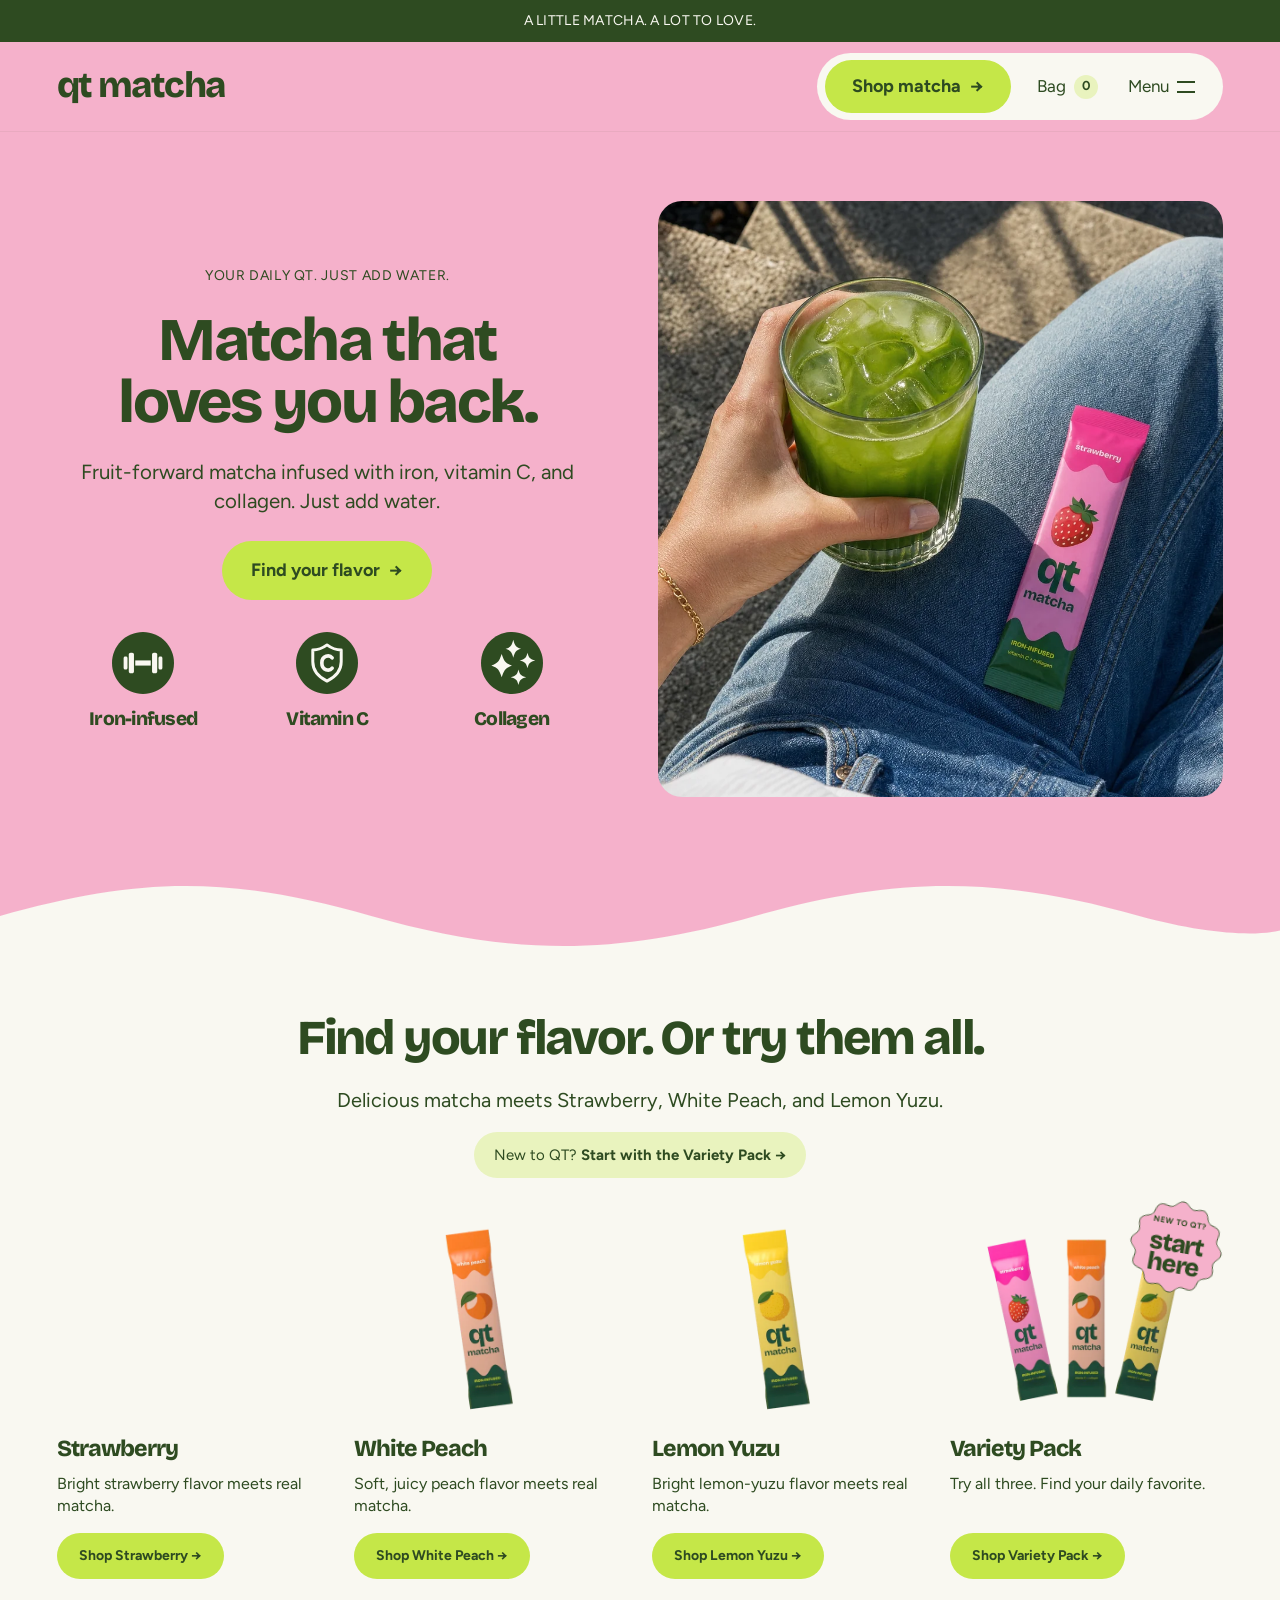
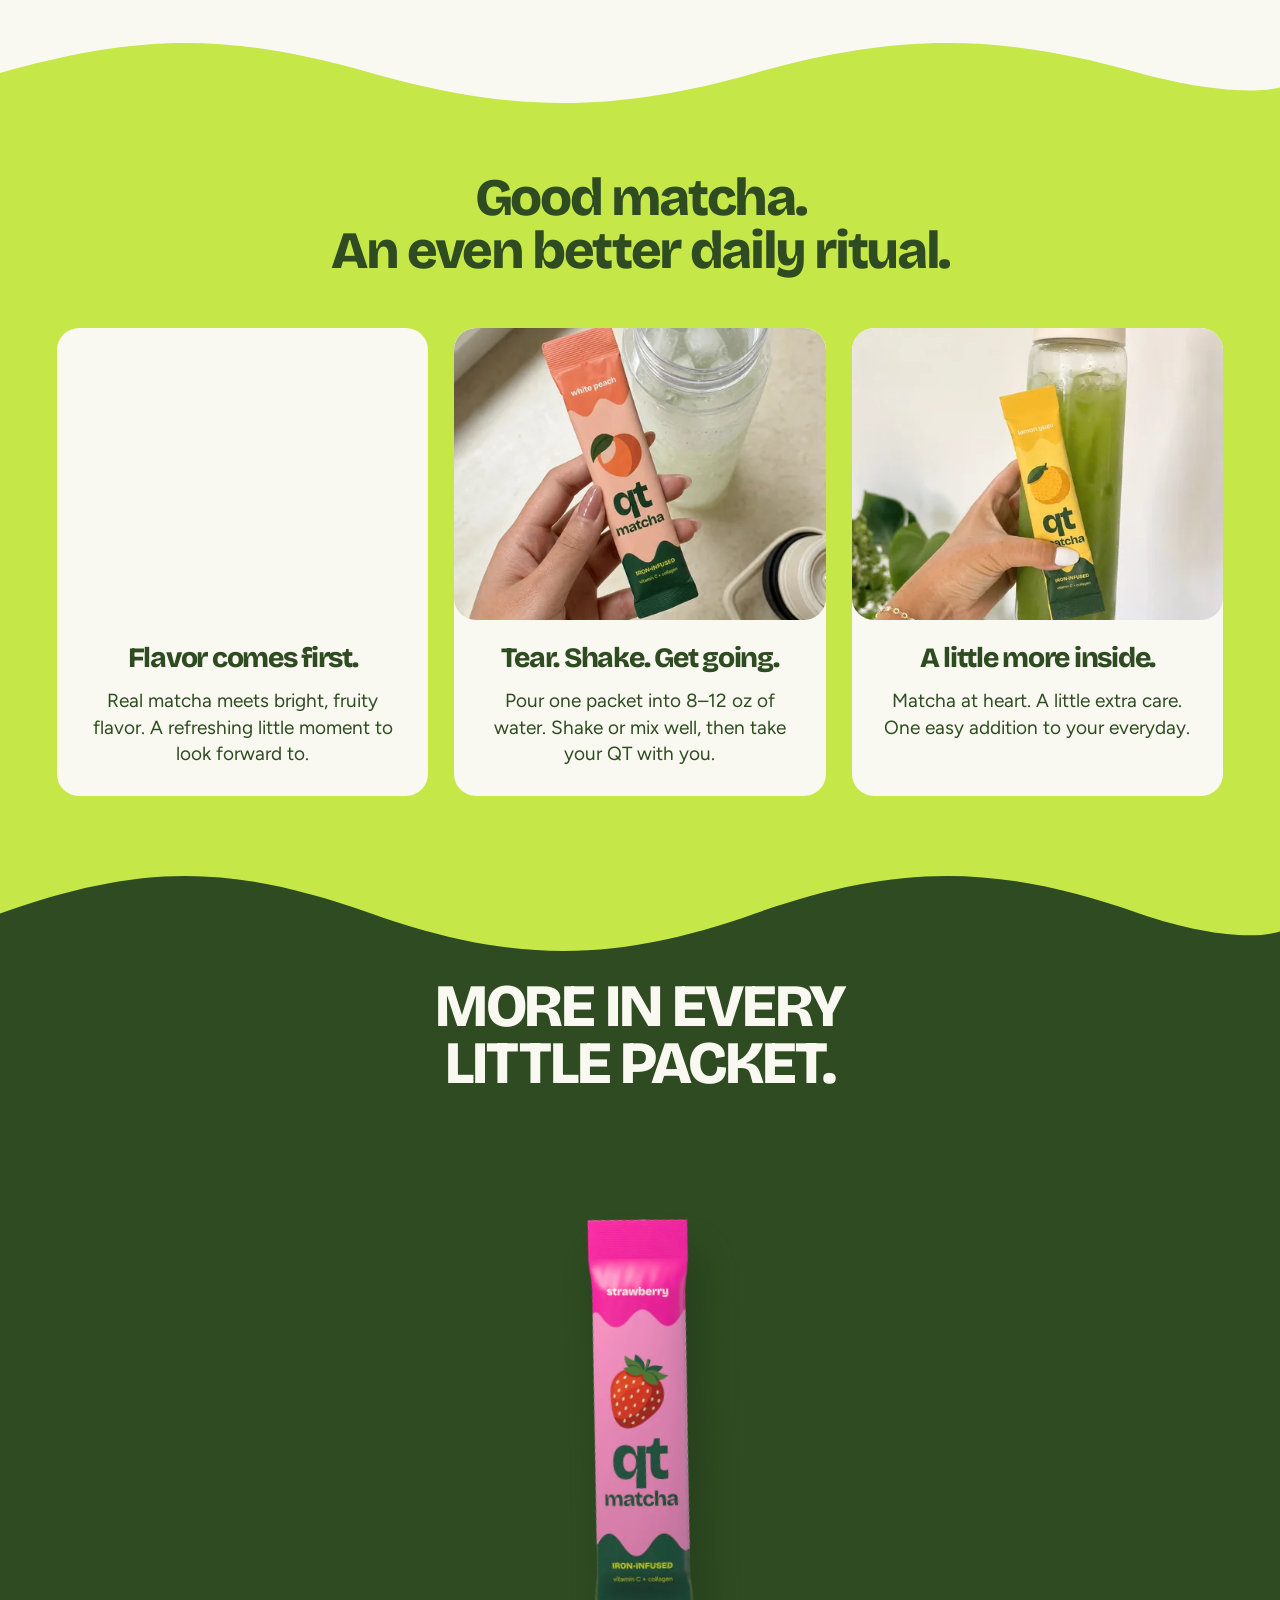
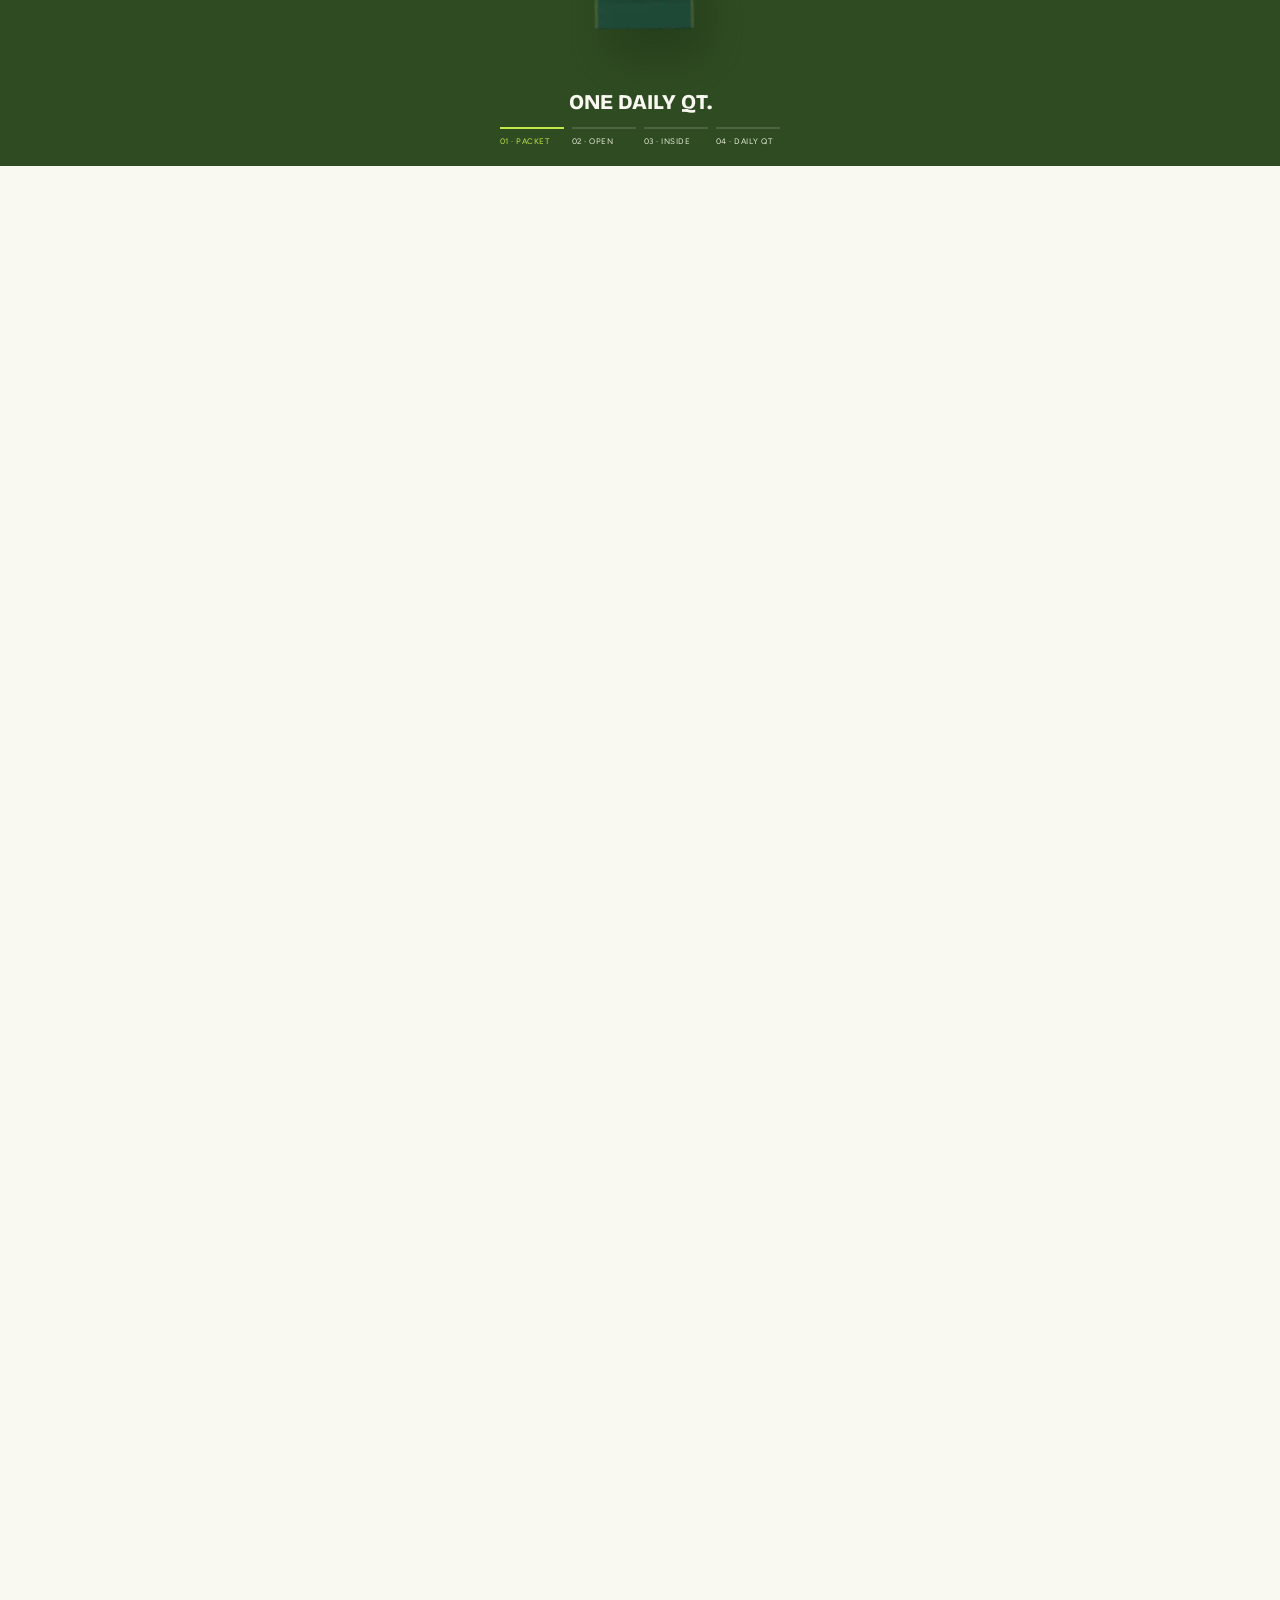
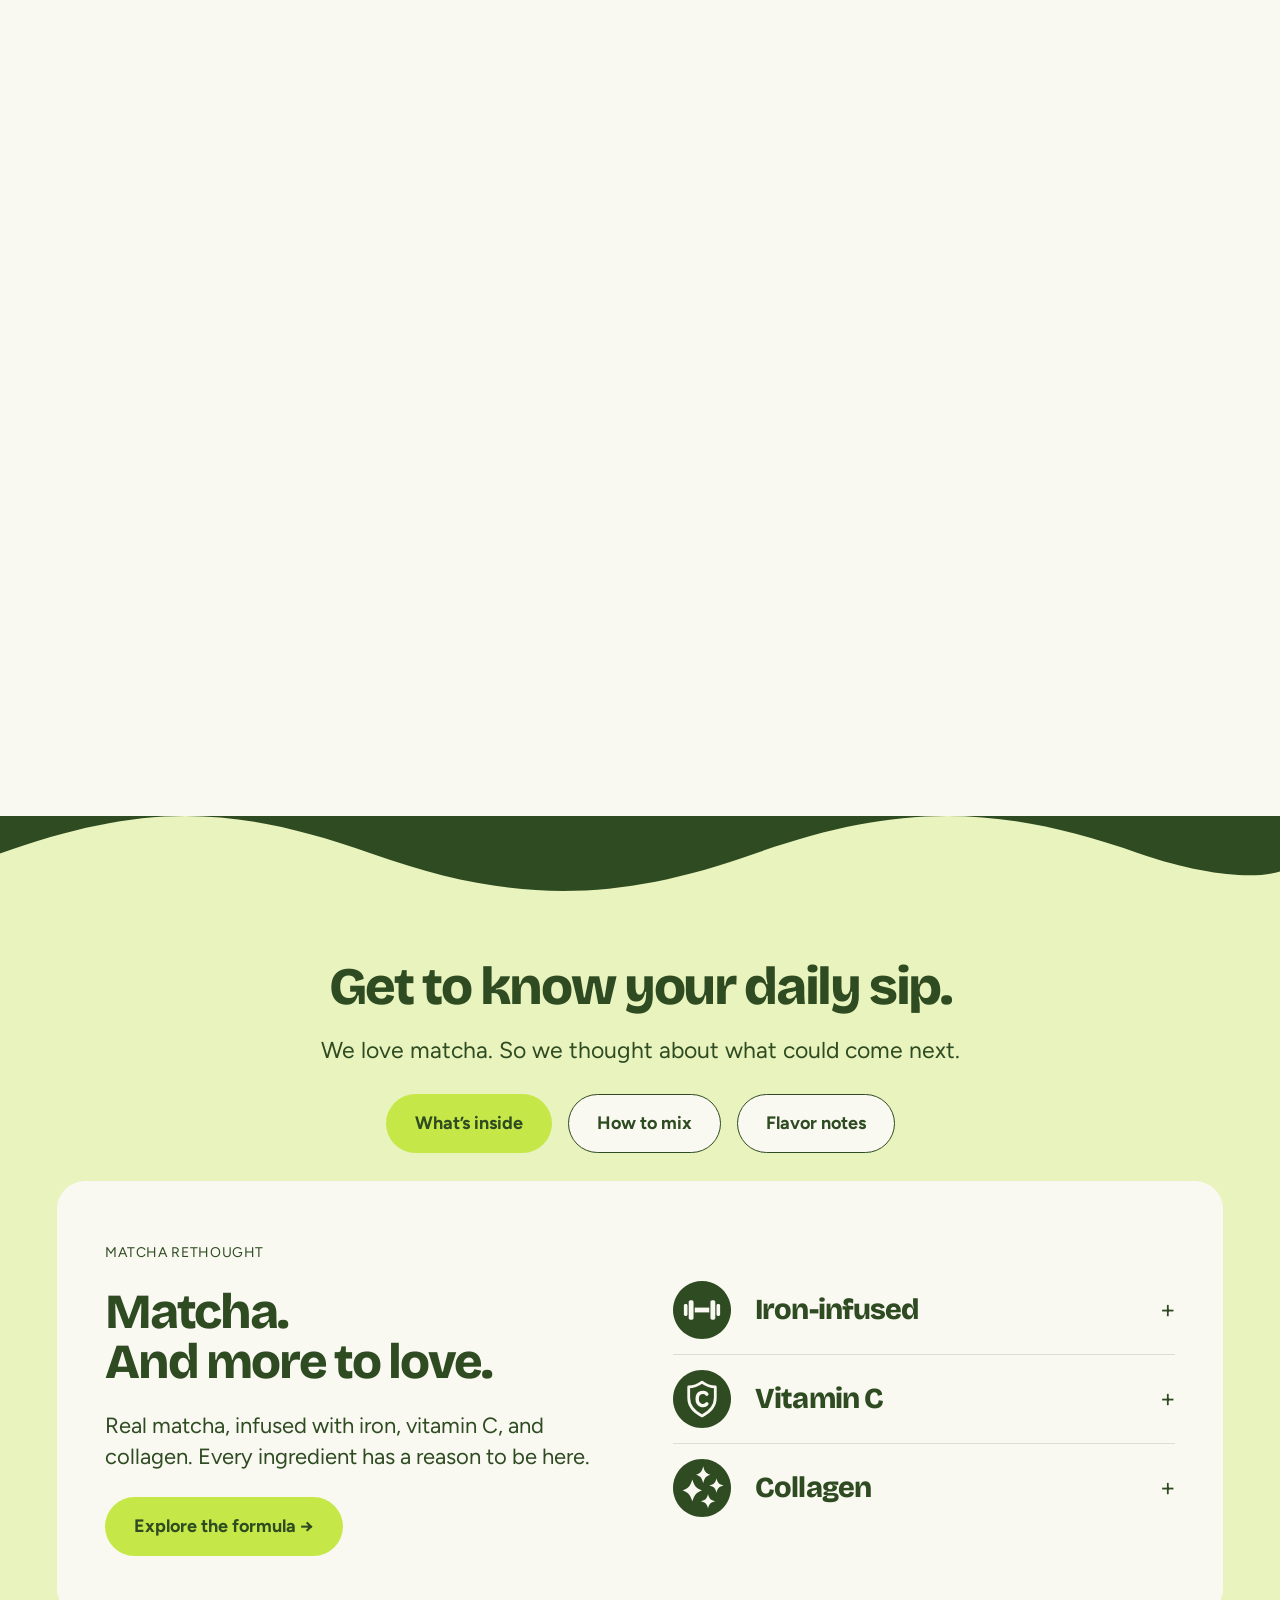
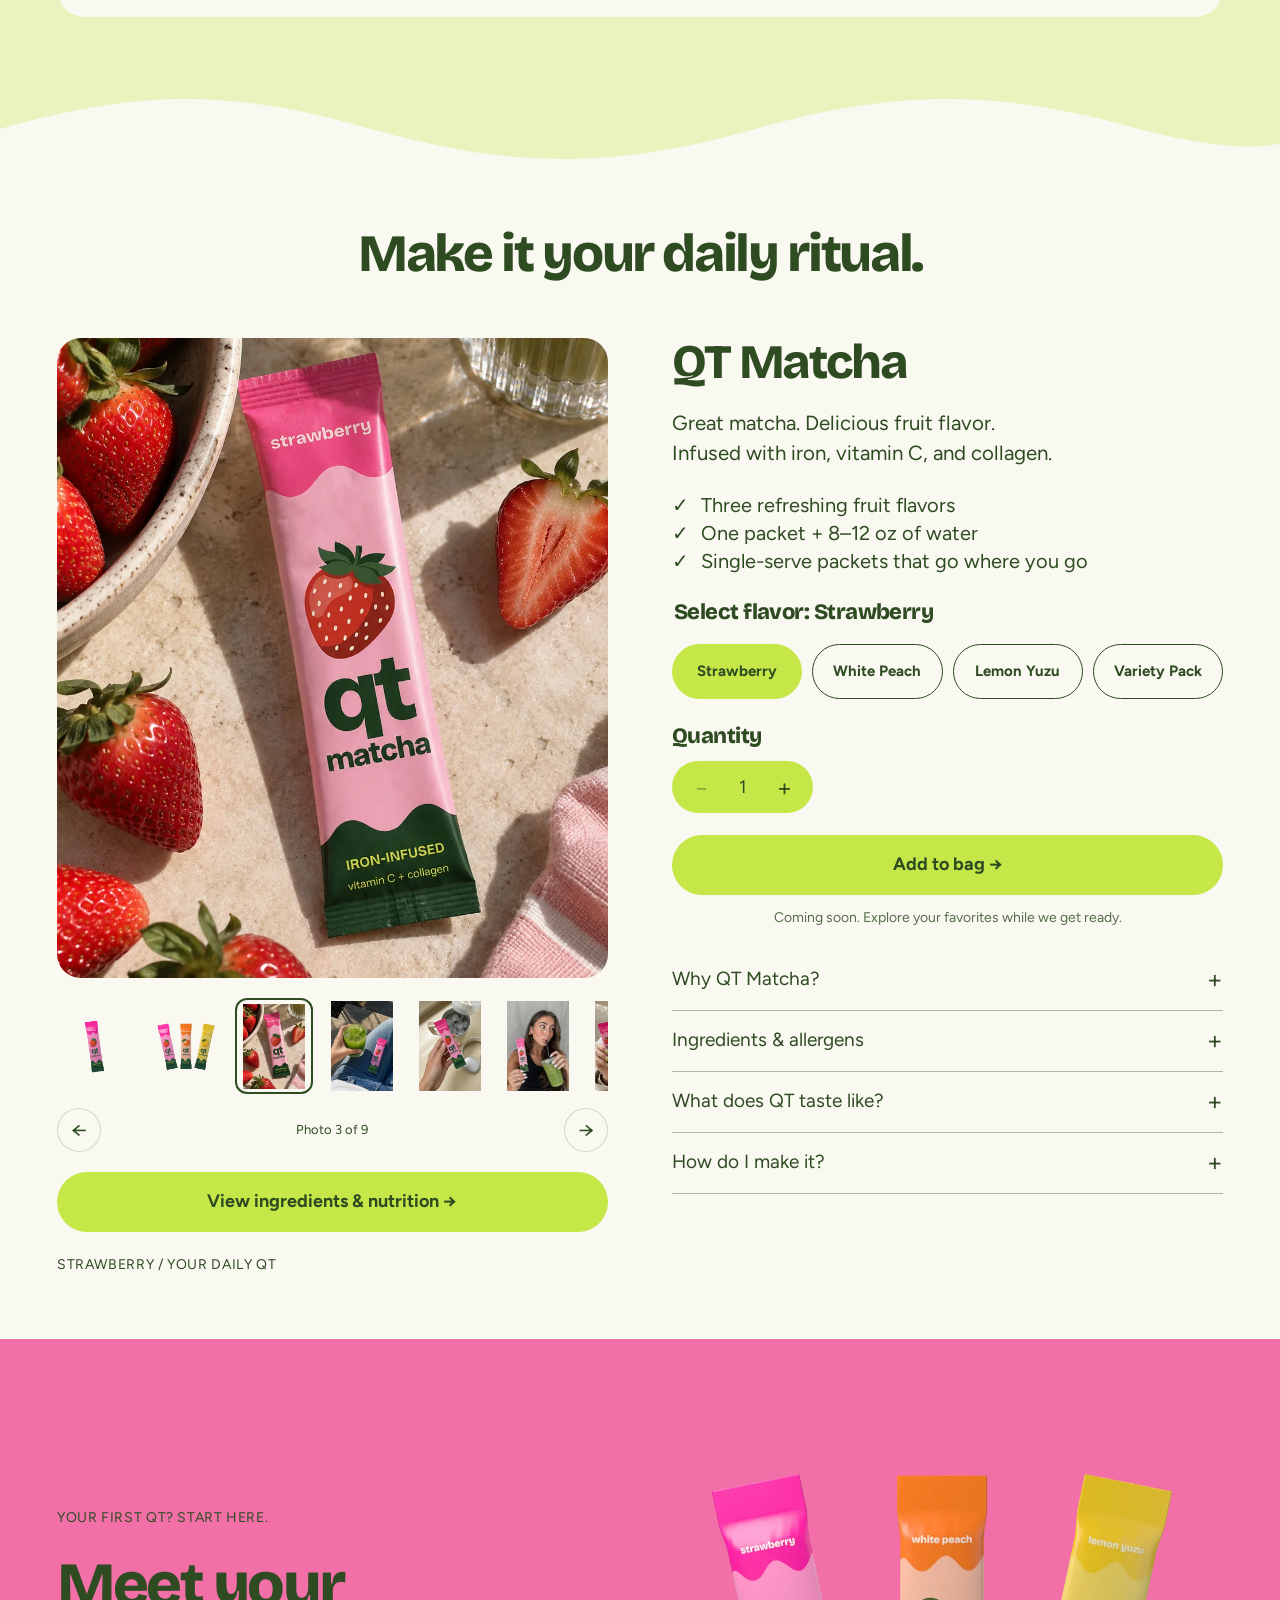
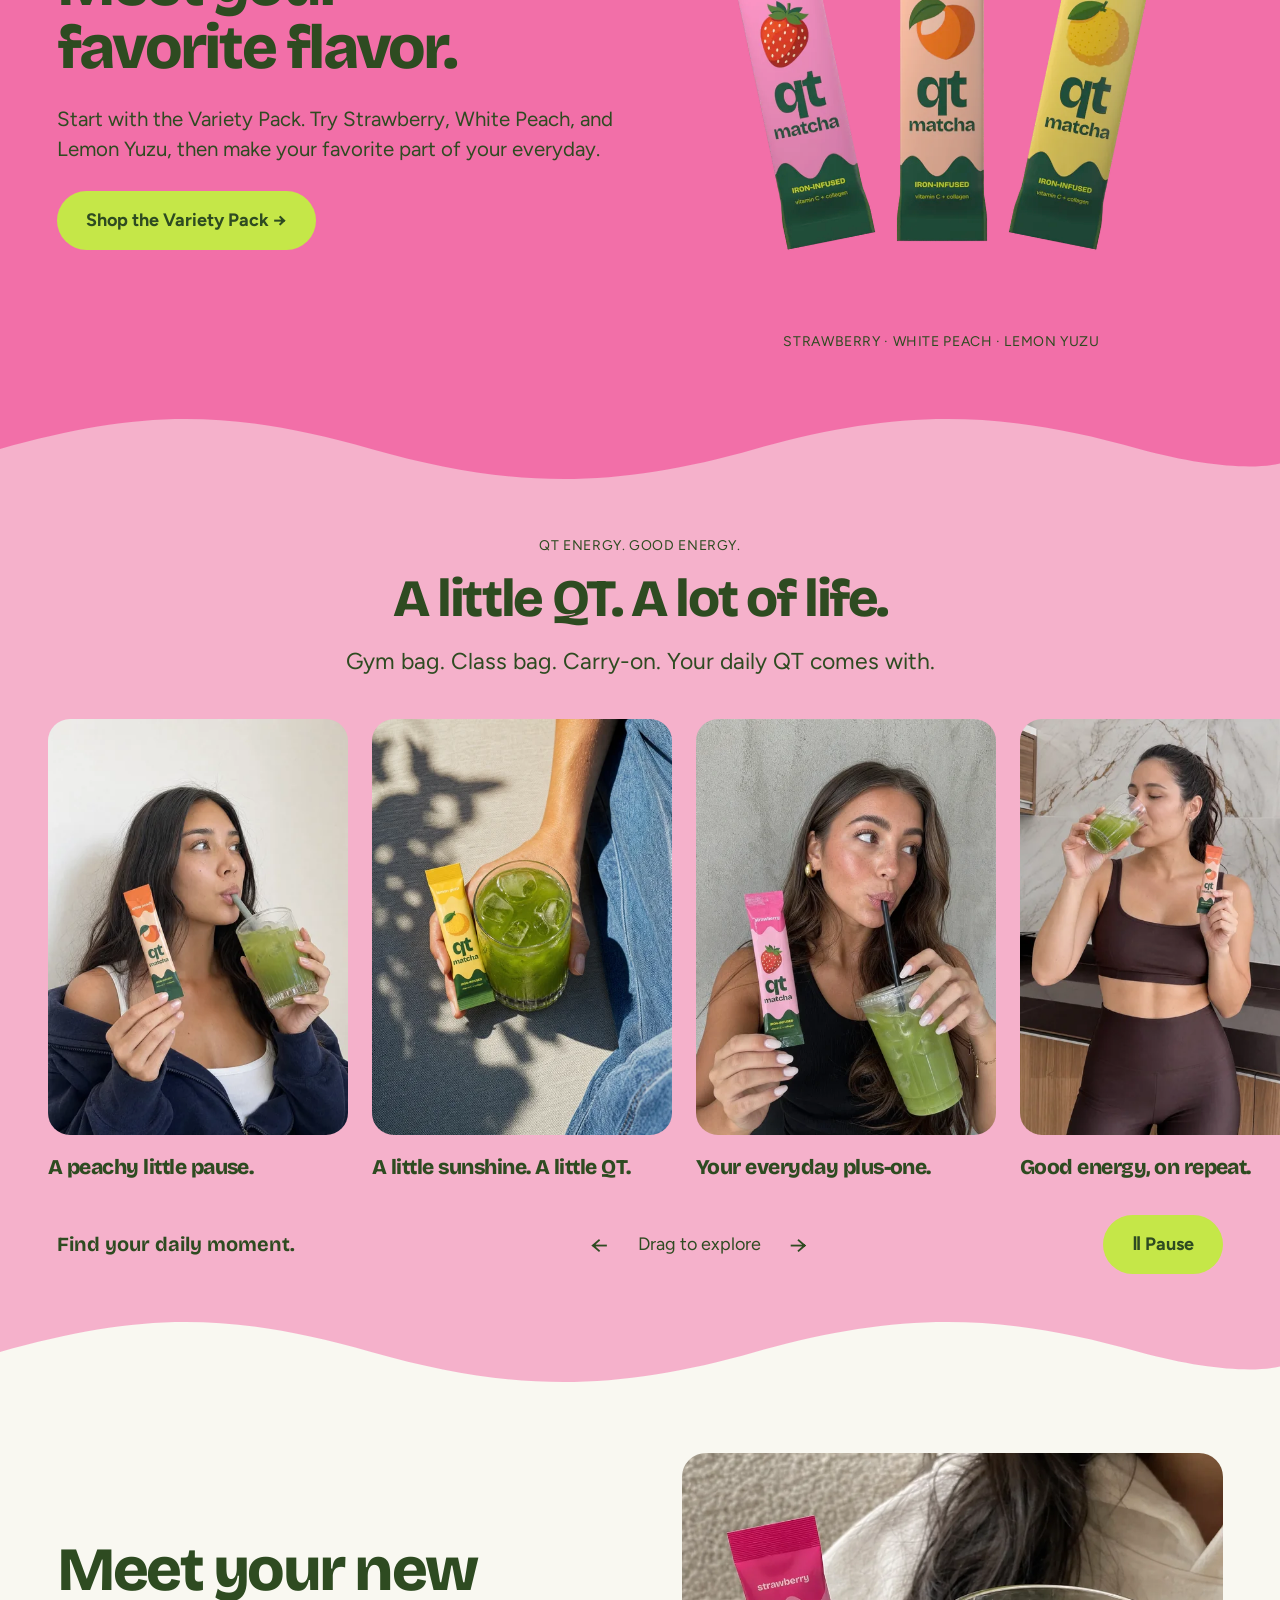
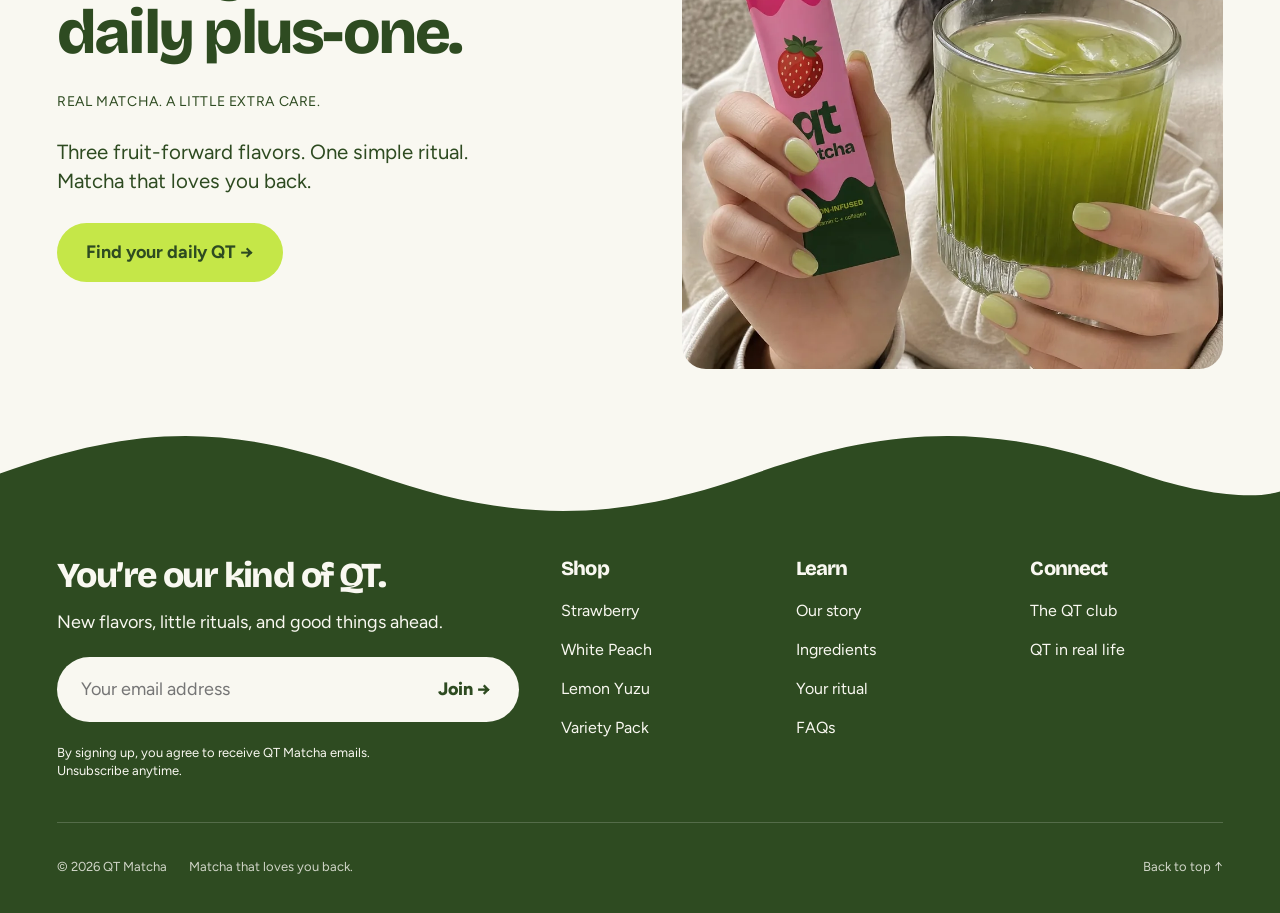
==== commit 27b27546: "Replace storefront with approved QT Matcha refresh and lifestyle photography" ====
--- a/index.html
+++ b/index.html
@@ -1,453 +1,951 @@
-<!DOCTYPE html>
+<!doctype html>
 <html lang="en">
-<head>
-  <meta charset="UTF-8">
-  <meta name="viewport" content="width=device-width, initial-scale=1.0">
-  <title>qt matcha — iron-conscious matcha for energy, focus &amp; glow</title>
-  <meta name="description" content="qt matcha is ceremonial-grade, iron-conscious matcha with added vitamin C — zero added iron. Three flagship flavors: traditional vanilla, strawberry, coconut.">
-  <link rel="icon" href="/favicon.ico" sizes="32x32">
-  <link rel="icon" type="image/png" sizes="32x32" href="/favicon-32.png">
-  <link rel="apple-touch-icon" href="/apple-touch-icon.png">
-  <link rel="preconnect" href="https://fonts.googleapis.com">
-  <link href="https://fonts.googleapis.com/css2?family=Baloo+2:wght@600;700;800&family=Quicksand:wght@500;600;700&display=swap" rel="stylesheet">
-  <link rel="stylesheet" href="css/style.css">
-  <style>
-    /* ---- scroll-scrub hero ---- */
-    .scrub { height: 420vh; position: relative; background: #FDF8EE; }
-    .scrub-sticky { position: sticky; top: 0; height: 100vh; overflow: hidden; }
-    #scrub-canvas { position: absolute; inset: 0; width: 100%; height: 100%; display: block; }
-    .scrub-veil { display: none; }
-    .stage { position: absolute; left: 6%; bottom: 12vh; max-width: 480px; opacity: 0; transform: translateY(24px) rotate(var(--tilt, 0deg)); transition: opacity 0.35s ease, transform 0.35s ease; pointer-events: none;
-      border-radius: 26px; padding: 24px 26px 26px; box-shadow: 0 14px 36px rgba(35,79,32,0.2); }
-    .stage.on { transform: translateY(0) rotate(var(--tilt, 0deg)); }
-    .stage .st-kicker { display: inline-block; padding: 5px 14px; border-radius: 99px; font-size: 0.78rem; letter-spacing: 0.09em; margin-bottom: 12px; text-shadow: none; }
-    .stage.c-green { background: var(--green-deep); --tilt: -0.7deg; }
-    .stage.c-green h1, .stage.c-green h2 { color: #fff; }
-    .stage.c-green p { color: rgba(255,255,255,0.92); }
-    .stage.c-green .st-kicker { background: var(--chartreuse); color: var(--green-dark); }
-    .stage.c-lime { background: var(--chartreuse); --tilt: 0.7deg; }
-    .stage.c-lime h1, .stage.c-lime h2 { color: var(--green-dark); }
-    .stage.c-lime p { color: var(--green-dark); }
-    .stage.c-lime .st-kicker { background: var(--green-deep); color: var(--cream); }
-    .stage.c-pink { background: var(--pink); --tilt: -0.7deg; }
-    .stage.c-pink h1, .stage.c-pink h2 { color: var(--green-dark); }
-    .stage.c-pink p { color: #5c3448; }
-    .stage.c-pink .st-kicker { background: #fff; color: var(--pink-hot); }
-    .stage.c-orange { background: var(--orange); --tilt: 0.7deg; }
-    .stage.c-orange h1, .stage.c-orange h2 { color: var(--green-dark); }
-    .stage.c-orange p { color: #5c3a14; }
-    .stage.c-orange .st-kicker { background: var(--green-deep); color: var(--cream); }
-    .stage.on { opacity: 1; transform: translateY(0); pointer-events: auto; }
-    .stage .st-kicker { font-family: var(--font-display); font-weight: 700; color: var(--pink-hot); letter-spacing: 0.1em; text-transform: lowercase; margin-bottom: 6px;  }
-    .stage h1, .stage h2 { color: var(--green-dark); text-shadow: none; font-size: clamp(2.2rem, 5.5vw, 4.2rem); line-height: 1.02;  margin-bottom: 10px; }
-    .stage p { color: var(--ink); text-shadow: none; font-weight: 600; font-size: 1.05rem; max-width: 40ch;  margin-bottom: 16px; }
-    .stage .hero-cta { margin-bottom: 0; }
-    .scrub-hint { position: absolute; bottom: 3.5vh; left: 50%; transform: translateX(-50%); color: var(--green-deep); font-weight: 700; font-size: 0.85rem; letter-spacing: 0.12em; text-transform: uppercase; opacity: 0.85; animation: hintbob 1.6s ease-in-out infinite; }
-    @keyframes hintbob { 0%,100% { transform: translate(-50%, 0); } 50% { transform: translate(-50%, 8px); } }
-    .scrub-load { position: absolute; inset: 0; display: flex; flex-direction: column; align-items: center; justify-content: center; gap: 14px; background: #FDF8EE; color: var(--green-deep); font-family: var(--font-display); font-weight: 700; z-index: 5; transition: opacity 0.5s ease; }
-    .scrub-load .sl-bar { width: min(280px, 60vw); height: 8px; border-radius: 99px; background: rgba(47,107,43,0.15); overflow: hidden; }
-    .scrub-load .sl-bar i { display: block; height: 100%; width: 0%; background: var(--green-deep); border-radius: 99px; transition: width 0.2s ease; }
-    .scrub-load.done { opacity: 0; pointer-events: none; }
-        @media (max-width: 700px) {
-      .stage { left: 6%; right: 6%; bottom: 10vh; }
-      .scrub { height: 300vh; }
-    }
-    @media (prefers-reduced-motion: reduce) {
-      .scrub { height: auto; }
-      .scrub-sticky { position: relative; height: 100vh; }
-    }
-    </style>
-</head>
-<body>
-
-  <div class="announce">free shipping $40+ &nbsp;•&nbsp; subscribe &amp; save 15%</div>
-
-  <nav class="nav">
-    <div class="container nav-inner">
-      <a href="index.html" class="logo">qt<span>matcha</span></a>
-      <ul class="nav-links">
-        <li><a href="index.html" class="active">home</a></li>
-        <li><a href="shop.html">shop</a></li>
-        <li><a href="science.html">the iron story</a></li>
-        <li><a href="about.html">about</a></li>
-        <li><a href="quiz.html">quiz</a></li>
-        <li><a href="faq.html">faq</a></li>
-      </ul>
-      <a href="shop.html" class="btn nav-cta">shop now</a>
-      <button class="hamburger" aria-label="menu">☰</button>
-    </div>
-  </nav>
-
-  <!-- HERO -->
-  <header class="hero">
-    <div class="container hero-inner">
-      <div>
-        <h1>matcha that <em>loves you back</em></h1>
-        <p class="lead">Ceremonial-grade matcha with added vitamin C — smooth energy and clean focus, from a cup designed around how your body absorbs iron.</p>
-        <div class="hero-cta">
-          <a href="shop.html" class="btn">shop the lineup</a>
-          <a href="science.html" class="btn btn-outline">why iron?</a>
-        </div>
-        <div class="hero-badges">
-          <span class="badge">🍵 ceremonial grade</span>
-          <span class="badge">🍊 vitamin C inside</span>
-          <span class="badge">🌱 vegan + gluten free</span>
-          <span class="badge">😌 no jitters, no crash</span>
-        </div>
+  <head>
+    <meta charset="UTF-8" />
+    <meta name="viewport" content="width=device-width, initial-scale=1" />
+    <title>QT Matcha — Matcha that loves you back.</title>
+    <link rel="icon" type="image/svg+xml" href="favicon.svg?v=lime-qt-square" />
+    <link rel="icon" type="image/png" sizes="32x32" href="favicon-32.png?v=lime-qt-square" />
+    <link rel="shortcut icon" href="favicon.ico?v=lime-qt-square" />
+    <link rel="apple-touch-icon" sizes="180x180" href="apple-touch-icon.png?v=lime-qt-square" />
+    <meta
+      name="description"
+      content="Meet your daily QT. Fruit-forward functional matcha made for water, in a little packet that fits your everyday."
+    />
+    <link rel="preconnect" href="https://fonts.googleapis.com" />
+    <link rel="preconnect" href="https://fonts.gstatic.com" crossorigin />
+    <link
+      href="https://fonts.googleapis.com/css2?family=Bricolage+Grotesque:opsz,wght@12..96,400;12..96,600;12..96,700;12..96,800&family=Figtree:wght@400;500;600;700&display=swap"
+      rel="stylesheet"
+    />
+    <link rel="stylesheet" href="css/brand-core.css?v=lifestyle-2" />
+    <script src="js/main.js?v=first-batch-2" defer></script>
+    <script src="js/brand-core.js?v=lifestyle-1" defer></script>
+  <link rel="stylesheet" href="css/packet-motion.css?v=3"><script src="js/packet-motion.js?v=1" defer></script></head>
+  <body data-disable-popup>
+    <!-- Lift baked-in shadows on packet renders without changing their artwork or alpha. -->
+    <svg class="image-filter-definitions" aria-hidden="true" focusable="false" width="0" height="0" xmlns="http://www.w3.org/2000/svg">
+      <defs>
+        <filter id="packet-shadow-lift" color-interpolation-filters="sRGB">
+          <feComponentTransfer>
+            <feFuncR type="gamma" amplitude="1" exponent="0.78" offset="0" />
+            <feFuncG type="gamma" amplitude="1" exponent="0.78" offset="0" />
+            <feFuncB type="gamma" amplitude="1" exponent="0.78" offset="0" />
+            <feFuncA type="identity" />
+          </feComponentTransfer>
+        </filter>
+      </defs>
+    </svg>
+    <a class="skip-link" href="#main">Skip to content</a>
+    <div class="announcement">A LITTLE MATCHA. A LOT TO LOVE.</div>
+    <header class="site-header">
+      <a class="wordmark" href="#" aria-label="QT Matcha home">qt matcha</a>
+      <nav class="nav-capsule" aria-label="Main navigation">
+        <a class="btn" href="#shop"
+          >Shop matcha <span aria-hidden="true">→</span></a
+        >
+        <button
+          class="plain bag-trigger"
+          id="bag-open"
+          aria-haspopup="dialog"
+          aria-controls="bag-dialog"
+        >
+          Bag <span id="bag-count" class="count-badge">0</span>
+        </button>
+        <button
+          class="plain menu-trigger"
+          id="menu-toggle"
+          aria-expanded="false"
+          aria-haspopup="dialog"
+          aria-controls="menu"
+        >
+          Menu <span class="menu-lines" aria-hidden="true"></span>
+        </button>
+      </nav>
+    </header>
+    <dialog
+      id="menu"
+      class="side-panel menu-panel"
+      aria-labelledby="menu-title"
+    >
+      <div class="drawer-heading">
+        <p class="wordmark" id="menu-title">Hey, QT.</p>
+        <button class="close-button" id="menu-close" aria-label="Close menu">
+          ×
+        </button>
       </div>
-      <div class="hero-img">
-        <img src="images/packet-box.jpg" alt="qt matcha packets — 10 count box with single-serve stick">
+      <p class="eyebrow">A LITTLE GOOD ENERGY STARTS HERE.</p>
+      <nav aria-label="Explore QT" class="drawer-links">
+        <a href="#flavors"
+          ><span>Find your flavor</span><span aria-hidden="true">↗</span></a
+        >
+        <a href="#ritual"
+          ><span>Your daily ritual</span><span aria-hidden="true">↗</span></a
+        >
+        <a href="#ingredients"
+          ><span>What’s inside</span><span aria-hidden="true">↗</span></a
+        >
+        <a href="#life"
+          ><span>QT in real life</span><span aria-hidden="true">↗</span></a
+        >
+      </nav>
+      <a class="menu-feature" href="#choose-flavor" data-select-flavor="variety"
+        ><img
+          src="images/brand-core/12c63-960.webp"
+          alt=""
+          width="130"
+          height="130"
+          srcset="
+            images/brand-core/12c63-480.webp 480w,
+            images/brand-core/12c63-960.webp 960w
+          "
+          sizes="160px"
+          decoding="async"
+        /><span
+          ><small>CAN’T PICK JUST ONE?</small
+          ><strong>Meet the Variety Pack.</strong
+          ><span>Find your daily QT →</span></span
+        ></a
+      >
+      <a class="menu-club" href="#club"
+        >You’re our kind of QT. <strong>Join the club →</strong></a
+      >
+    </dialog>
+    <main id="main">
+      <section class="hero section-pad">
+        <div class="hero-copy">
+          <p class="eyebrow">YOUR DAILY QT. JUST ADD WATER.</p>
+          <h1>Matcha that<br />loves you back.</h1>
+          <p class="lead">
+            Fruit-forward matcha infused with iron, vitamin C, and collagen.
+            Just add water.
+          </p>
+          <a class="btn" href="#flavors"
+            >Find your flavor <span aria-hidden="true">→</span></a
+          >
+          <div class="hero-highlights" aria-label="Formula focus">
+            <div>
+              <img
+                src="images/brand-core/9e85b.svg"
+                alt=""
+                width="62"
+                height="62"
+              /><strong>Iron-infused</strong>
+            </div>
+            <div>
+              <img
+                src="images/brand-core/33ceb.svg"
+                alt=""
+                width="62"
+                height="62"
+              /><strong>Vitamin C</strong>
+            </div>
+            <div>
+              <img
+                src="images/brand-core/f43e6.svg"
+                alt=""
+                width="62"
+                height="62"
+              /><strong>Collagen</strong>
+            </div>
+          </div>
+        </div>
+        <!-- Replace this image with a video/poster or interactive asset inside the same media container. -->
+        <div class="hero-media" data-asset-slot="hero">
+          <img
+            src="images/lifestyle/qt-lifestyle-30-960.webp"
+            alt="Iced matcha and a Strawberry QT packet in the sunshine"
+            width="1200"
+            height="1200"
+            fetchpriority="high"
+            srcset="
+              images/lifestyle/qt-lifestyle-30-480.webp 480w,
+              images/lifestyle/qt-lifestyle-30-960.webp 960w, images/lifestyle/qt-lifestyle-30-1440.webp 1440w
+            "
+            sizes="(max-width: 760px) 92vw, 46vw"
+            decoding="async"
+          />
+        </div>
+      </section>
+      <img
+        class="wave"
+        src="images/brand-core/db35c.svg"
+        alt=""
+        width="1440"
+        height="64"
+      />
+      <section class="flavors section-pad" id="flavors">
+        <h2>Find your flavor. Or try them all.</h2>
+        <p class="flavor-intro">
+          Delicious matcha meets Strawberry, White Peach, and Lemon Yuzu.
+        </p>
+        <a
+          class="starter-link"
+          href="#choose-flavor"
+          data-select-flavor="variety"
+          >New to QT? <strong>Start with the Variety Pack →</strong></a
+        >
+        <div class="flavor-grid">
+          <article class="flavor-card">
+            <a
+              href="#choose-flavor"
+              data-select-flavor="strawberry"
+              tabindex="-1"
+              aria-hidden="true"
+              ><img
+                src="images/brand-core/7036c-960.webp"
+                alt=""
+                loading="lazy"
+                width="310"
+                height="244"
+                srcset="
+                  images/brand-core/7036c-480.webp 480w,
+                  images/brand-core/7036c-960.webp 960w
+                "
+                sizes="(max-width: 760px) 44vw, 22vw"
+                decoding="async"
+            /></a>
+            <h3>Strawberry</h3>
+            <p>Bright strawberry flavor meets real matcha.</p>
+            <a
+              class="btn small"
+              href="#choose-flavor"
+              data-select-flavor="strawberry"
+              >Shop Strawberry →</a
+            >
+          </article>
+          <article class="flavor-card">
+            <a
+              href="#choose-flavor"
+              data-select-flavor="peach"
+              tabindex="-1"
+              aria-hidden="true"
+              ><img
+                src="images/brand-core/93690-960.webp"
+                alt=""
+                loading="lazy"
+                width="310"
+                height="244"
+                srcset="
+                  images/brand-core/93690-480.webp 480w,
+                  images/brand-core/93690-960.webp 960w
+                "
+                sizes="(max-width: 760px) 44vw, 22vw"
+                decoding="async"
+            /></a>
+            <h3>White Peach</h3>
+            <p>Soft, juicy peach flavor meets real matcha.</p>
+            <a
+              class="btn small"
+              href="#choose-flavor"
+              data-select-flavor="peach"
+              >Shop White Peach →</a
+            >
+          </article>
+          <article class="flavor-card">
+            <a
+              href="#choose-flavor"
+              data-select-flavor="yuzu"
+              tabindex="-1"
+              aria-hidden="true"
+              ><img
+                src="images/brand-core/d1e3c-960.webp"
+                alt=""
+                loading="lazy"
+                width="310"
+                height="244"
+                srcset="
+                  images/brand-core/d1e3c-480.webp 480w,
+                  images/brand-core/d1e3c-960.webp 960w
+                "
+                sizes="(max-width: 760px) 44vw, 22vw"
+                decoding="async"
+            /></a>
+            <h3>Lemon Yuzu</h3>
+            <p>Bright lemon-yuzu flavor meets real matcha.</p>
+            <a class="btn small" href="#choose-flavor" data-select-flavor="yuzu"
+              >Shop Lemon Yuzu →</a
+            >
+          </article>
+          <article class="flavor-card">
+            <a
+              href="#choose-flavor"
+              data-select-flavor="variety"
+              tabindex="-1"
+              aria-hidden="true"
+              ><img
+                src="images/brand-core/12c63-960.webp"
+                alt=""
+                loading="lazy"
+                width="310"
+                height="244"
+                srcset="
+                  images/brand-core/12c63-480.webp 480w,
+                  images/brand-core/12c63-960.webp 960w
+                "
+                sizes="(max-width: 760px) 44vw, 22vw"
+                decoding="async"
+            /></a>
+            <span class="starter-badge" aria-label="New to QT? Start here.">
+              <svg class="starter-seal" viewBox="0 0 100 100" aria-hidden="true"><polygon points="98.600,50.000 98.456,51.269 98.038,52.518 97.382,53.729 96.547,54.892 95.606,56.004 94.640,57.070 93.727,58.104 92.937,59.127 92.325,60.161 91.921,61.233 91.735,62.362 91.748,63.565 91.921,64.845 92.195,66.197 92.498,67.603 92.757,69.037 92.898,70.461 92.860,71.839 92.599,73.129 92.089,74.300 91.330,75.327 90.343,76.199 89.169,76.920 87.865,77.510 86.494,78.003 85.124,78.443 83.817,78.882 82.621,79.373 81.574,79.962 80.688,80.688 79.962,81.574 79.373,82.621 78.882,83.817 78.443,85.124 78.003,86.494 77.510,87.865 76.920,89.169 76.199,90.343 75.327,91.330 74.300,92.089 73.129,92.599 71.839,92.860 70.461,92.898 69.037,92.757 67.603,92.498 66.197,92.195 64.845,91.921 63.565,91.748 62.362,91.735 61.233,91.921 60.161,92.325 59.127,92.937 58.104,93.727 57.070,94.640 56.004,95.606 54.892,96.547 53.729,97.382 52.518,98.038 51.269,98.456 50.000,98.600 48.731,98.456 47.482,98.038 46.271,97.382 45.108,96.547 43.996,95.606 42.930,94.640 41.896,93.727 40.873,92.937 39.839,92.325 38.767,91.921 37.638,91.735 36.435,91.748 35.155,91.921 33.803,92.195 32.397,92.498 30.963,92.757 29.539,92.898 28.161,92.860 26.871,92.599 25.700,92.089 24.673,91.330 23.801,90.343 23.080,89.169 22.490,87.865 21.997,86.494 21.557,85.124 21.118,83.817 20.627,82.621 20.038,81.574 19.312,80.688 18.426,79.962 17.379,79.373 16.183,78.882 14.876,78.443 13.506,78.003 12.135,77.510 10.831,76.920 9.657,76.199 8.670,75.327 7.911,74.300 7.401,73.129 7.140,71.839 7.102,70.461 7.243,69.037 7.502,67.603 7.805,66.197 8.079,64.845 8.252,63.565 8.265,62.362 8.079,61.233 7.675,60.161 7.063,59.127 6.273,58.104 5.360,57.070 4.394,56.004 3.453,54.892 2.618,53.729 1.962,52.518 1.544,51.269 1.400,50.000 1.544,48.731 1.962,47.482 2.618,46.271 3.453,45.108 4.394,43.996 5.360,42.930 6.273,41.896 7.063,40.873 7.675,39.839 8.079,38.767 8.265,37.638 8.252,36.435 8.079,35.155 7.805,33.803 7.502,32.397 7.243,30.963 7.102,29.539 7.140,28.161 7.401,26.871 7.911,25.700 8.670,24.673 9.657,23.801 10.831,23.080 12.135,22.490 13.506,21.997 14.876,21.557 16.183,21.118 17.379,20.627 18.426,20.038 19.312,19.312 20.038,18.426 20.627,17.379 21.118,16.183 21.557,14.876 21.997,13.506 22.490,12.135 23.080,10.831 23.801,9.657 24.673,8.670 25.700,7.911 26.871,7.401 28.161,7.140 29.539,7.102 30.963,7.243 32.397,7.502 33.803,7.805 35.155,8.079 36.435,8.252 37.638,8.265 38.767,8.079 39.839,7.675 40.873,7.063 41.896,6.273 42.930,5.360 43.996,4.394 45.108,3.453 46.271,2.618 47.482,1.962 48.731,1.544 50.000,1.400 51.269,1.544 52.518,1.962 53.729,2.618 54.892,3.453 56.004,4.394 57.070,5.360 58.104,6.273 59.127,7.063 60.161,7.675 61.233,8.079 62.362,8.265 63.565,8.252 64.845,8.079 66.197,7.805 67.603,7.502 69.037,7.243 70.461,7.102 71.839,7.140 73.129,7.401 74.300,7.911 75.327,8.670 76.199,9.657 76.920,10.831 77.510,12.135 78.003,13.506 78.443,14.876 78.882,16.183 79.373,17.379 79.962,18.426 80.688,19.312 81.574,20.038 82.621,20.627 83.817,21.118 85.124,21.557 86.494,21.997 87.865,22.490 89.169,23.080 90.343,23.801 91.330,24.673 92.089,25.700 92.599,26.871 92.860,28.161 92.898,29.539 92.757,30.963 92.498,32.397 92.195,33.803 91.921,35.155 91.748,36.435 91.735,37.638 91.921,38.767 92.325,39.839 92.937,40.873 93.727,41.896 94.640,42.930 95.606,43.996 96.547,45.108 97.382,46.271 98.038,47.482 98.456,48.731" /></svg>
+              <span class="starter-badge-kicker" aria-hidden="true">NEW TO QT?</span>
+              <strong aria-hidden="true">start<br />here</strong>
+            </span>
+            <h3>Variety Pack</h3>
+            <p>Try all three. Find your daily favorite.</p>
+            <a
+              class="btn small"
+              href="#choose-flavor"
+              data-select-flavor="variety"
+              >Shop Variety Pack →</a
+            >
+          </article>
+        </div>
+      </section>
+      <img
+        class="wave"
+        src="images/brand-core/8eecb.svg"
+        alt=""
+        width="1440"
+        height="64"
+      />
+      <section class="ritual section-pad" id="ritual">
+        <h2>Good matcha.<br />An even better daily ritual.</h2>
+        <div
+          class="ritual-grid"
+          tabindex="0"
+          role="region"
+          aria-label="Three reasons to make QT your ritual"
+        >
+          <article>
+            <img
+              src="images/brand-core/f2a01-960.webp"
+              alt="Strawberry QT with fresh berries"
+              loading="lazy"
+              width="420"
+              height="330"
+              srcset="
+                images/brand-core/f2a01-480.webp 480w,
+                images/brand-core/f2a01-960.webp 960w
+              "
+              sizes="(max-width: 760px) 82vw, 30vw"
+              decoding="async"
+            />
+            <div>
+              <h3>Flavor comes first.</h3>
+              <p>
+                Real matcha meets bright, fruity flavor. A refreshing little
+                moment to look forward to.
+              </p>
+            </div>
+          </article>
+          <article>
+            <img
+              src="images/lifestyle/qt-lifestyle-17-960.webp"
+              alt="White Peach QT beside a bottle ready to mix"
+              loading="lazy"
+              width="420"
+              height="330"
+              srcset="
+                images/lifestyle/qt-lifestyle-17-480.webp 480w,
+                images/lifestyle/qt-lifestyle-17-960.webp 960w
+              "
+              sizes="(max-width: 760px) 82vw, 30vw"
+              decoding="async"
+            />
+            <div>
+              <h3>Tear. Shake. Get going.</h3>
+              <p>
+                Pour one packet into 8–12 oz of water. Shake or mix well, then
+                take your QT with you.
+              </p>
+            </div>
+          </article>
+          <article>
+            <img
+              class="ritual-lifestyle"
+              src="images/lifestyle/qt-lifestyle-14-960.webp"
+              alt="Lemon Yuzu QT alongside an iced matcha water bottle"
+              loading="lazy"
+              width="420"
+              height="330"
+              srcset="
+                images/lifestyle/qt-lifestyle-14-480.webp 480w,
+                images/lifestyle/qt-lifestyle-14-960.webp 960w
+              "
+              sizes="(max-width: 760px) 82vw, 30vw"
+              decoding="async"
+            />
+            <div>
+              <h3>A little more inside.</h3>
+              <p>
+                Matcha at heart. A little extra care. One easy addition to your
+                everyday.
+              </p>
+            </div>
+          </article>
+        </div>
+      </section>
+      <img
+        class="wave tall"
+        src="images/brand-core/0c15c.svg"
+        alt=""
+        width="1440"
+        height="80"
+      />
+<section class="journey" id="packet" aria-label="More in every little packet"><svg width="0" height="0" style="position:absolute" aria-hidden="true"><defs><filter id="lift" color-interpolation-filters="sRGB"><feComponentTransfer><feFuncR type="gamma" exponent=".78"/><feFuncG type="gamma" exponent=".78"/><feFuncB type="gamma" exponent=".78"/></feComponentTransfer></filter><linearGradient id="ribbon-color" x1="0" y1="0" x2="1" y2="1"><stop stop-color="#8fae3c"/><stop offset=".38" stop-color="#e2f397"/><stop offset=".65" stop-color="#a8cb4b"/><stop offset="1" stop-color="#c5e748"/></linearGradient><symbol id="berry" viewBox="0 0 80 100"><path d="M40 21C-6 0 1 66 40 96C79 66 86 0 40 21" fill="#e34a42"/><path d="M40 29Q13 26 10 11Q29 8 37 20Q25 2 40 0Q49 7 43 20Q62 3 74 13Q61 30 40 29" fill="#7b9d40"/><g fill="#fff0c2"><ellipse cx="24" cy="36" rx="2" ry="4"/><ellipse cx="43" cy="39" rx="2" ry="4"/><ellipse cx="61" cy="35" rx="2" ry="4"/><ellipse cx="17" cy="52" rx="2" ry="4"/><ellipse cx="35" cy="56" rx="2" ry="4"/><ellipse cx="53" cy="53" rx="2" ry="4"/><ellipse cx="29" cy="72" rx="2" ry="4"/><ellipse cx="47" cy="73" rx="2" ry="4"/></g></symbol></defs></svg><div class="stage"><div class="topline"><span>SCROLL TO EXPLORE</span><span id="counter">01 / 04</span></div><h2 class="reveal-title">MORE IN EVERY<br>LITTLE PACKET.</h2><div class="copy" aria-live="off"><article class="chapter">More in every little packet.</article><article class="chapter">Matcha that loves you back.</article><article class="chapter">Iron-infused. Vitamin C. Collagen.</article><article class="chapter">One daily QT.</article></div><div class="art" aria-hidden="true"><svg class="ribbon" viewBox="0 0 700 700"><path pathLength="1" d="M335 220 C480 195 560 120 405 104 C130 67 119 250 306 269 C584 307 600 440 446 488"/><path class="fine" pathLength="1" d="M335 215 C480 190 560 115 405 99 C130 62 119 245 306 264 C584 302 600 435 446 483"/></svg><div class="packet"><img class="body" src="images/brand-core/7036c-960.webp" alt=""><img class="cap" src="images/brand-core/7036c-960.webp" alt=""></div><svg class="berry b1"><use href="#berry"/></svg><svg class="berry b2"><use href="#berry"/></svg><svg class="berry b3"><use href="#berry"/></svg><span class="tag t1"><span class="badge-symbol" aria-hidden="true">✦</span><span>IRON<small>INFUSED</small></span></span><span class="tag t2"><span class="badge-symbol" aria-hidden="true">✳</span><span>VITAMIN C</span></span><span class="tag t3"><span class="badge-symbol" aria-hidden="true">+</span><span>COLLAGEN</span></span></div><div class="bottom"><p class="signoff">ONE DAILY QT.</p><div class="steps"><button data-step="0">01 · PACKET</button><button data-step="1">02 · OPEN</button><button data-step="2">03 · INSIDE</button><button data-step="3">04 · DAILY QT</button></div><span class="hint">Scroll to unfold ↓</span></div></div></section>
+      <img
+        class="wave tall"
+        src="images/brand-core/d6f26.svg"
+        alt=""
+        width="1440"
+        height="80"
+      />
+      <section class="explorer section-pad" id="ingredients">
+        <h2>Get to know your daily sip.</h2>
+        <p class="section-intro">
+          We love matcha. So we thought about what could come next.
+        </p>
+        <div class="tabs" role="tablist" aria-label="Explore QT">
+          <button
+            class="btn"
+            id="tab-inside"
+            role="tab"
+            aria-selected="true"
+            aria-controls="panel-inside"
+          >
+            What’s inside
+          </button>
+          <button
+            class="btn outline"
+            id="tab-mix"
+            role="tab"
+            aria-selected="false"
+            aria-controls="panel-mix"
+            tabindex="-1"
+          >
+            How to mix
+          </button>
+          <button
+            class="btn outline"
+            id="tab-notes"
+            role="tab"
+            aria-selected="false"
+            aria-controls="panel-notes"
+            tabindex="-1"
+          >
+            Flavor notes
+          </button>
+        </div>
+        <div
+          class="explorer-panel"
+          id="panel-inside"
+          role="tabpanel"
+          aria-labelledby="tab-inside"
+          tabindex="0"
+        >
+          <div class="story">
+            <p class="eyebrow">MATCHA RETHOUGHT</p>
+            <h3>Matcha.<br />And more to love.</h3>
+            <p>
+              Real matcha, infused with iron, vitamin C, and collagen. Every
+              ingredient has a reason to be here.
+            </p>
+            <a class="btn" href="#nutrition">Explore the formula →</a>
+          </div>
+          <div class="ingredient-details">
+            <details>
+              <summary>
+                <img
+                  src="images/brand-core/19572.svg"
+                  alt=""
+                  width="58"
+                  height="58"
+                /><span>Iron-infused</span>
+              </summary>
+              <p>QT is infused with iron, alongside vitamin C and collagen.</p>
+            </details>
+            <details>
+              <summary>
+                <img
+                  src="images/brand-core/38b1e.svg"
+                  alt=""
+                  width="58"
+                  height="58"
+                /><span>Vitamin C</span>
+              </summary>
+              <p>
+                Vitamin C joins real matcha, iron, and collagen in every QT
+                packet.
+              </p>
+            </details>
+            <details>
+              <summary>
+                <img
+                  src="images/brand-core/98131.svg"
+                  alt=""
+                  width="58"
+                  height="58"
+                /><span>Collagen</span>
+              </summary>
+              <p>
+                Collagen is part of the QT formula, alongside iron and vitamin
+                C.
+              </p>
+            </details>
+          </div>
+        </div>
+        <div
+          class="explorer-panel"
+          id="panel-mix"
+          role="tabpanel"
+          aria-labelledby="tab-mix"
+          tabindex="0"
+          hidden
+        >
+          <div class="story">
+            <p class="eyebrow">A RITUAL THAT FITS YOUR LIFE</p>
+            <h3>Your bottle.<br />Your daily QT.</h3>
+            <p>
+              No whisk. No complicated routine. Just a refreshing matcha moment,
+              wherever your day takes you.
+            </p>
+          </div>
+          <ol class="mix-steps">
+            <li>
+              <b>01</b>
+              <div>
+                <h4>Start with water.</h4>
+                <p>Start with 8–12 oz of water in your glass or bottle.</p>
+              </div>
+            </li>
+            <li>
+              <b>02</b>
+              <div>
+                <h4>Add your QT.</h4>
+                <p>Tear open one QT packet and pour it into the water.</p>
+              </div>
+            </li>
+            <li>
+              <b>03</b>
+              <div>
+                <h4>Shake. Sip. You’re set.</h4>
+                <p>Mix well and make the moment yours.</p>
+              </div>
+            </li>
+          </ol>
+        </div>
+        <div
+          class="explorer-panel"
+          id="panel-notes"
+          role="tabpanel"
+          aria-labelledby="tab-notes"
+          tabindex="0"
+          hidden
+        >
+          <div class="story">
+            <p class="eyebrow">FRUIT FORWARD. MATCHA AT HEART.</p>
+            <h3>A flavor for<br />your kind of day.</h3>
+            <p>
+              Refreshing, playful, and a little unexpected. Meet matcha outside
+              the café.
+            </p>
+            <a class="btn" href="#flavors">Meet all three →</a>
+          </div>
+          <div class="flavor-notes">
+            <p><strong>Strawberry</strong>Berry-bright. Your daily crush.</p>
+            <p><strong>White Peach</strong>Soft, juicy, and a little dreamy.</p>
+            <p><strong>Lemon Yuzu</strong>A bright little citrus moment.</p>
+          </div>
+        </div>
+      </section>
+      <img
+        class="wave"
+        src="images/brand-core/7ab3e.svg"
+        alt=""
+        width="1440"
+        height="64"
+      />
+      <section class="shop section-pad" id="shop">
+        <h2>Make it your daily ritual.</h2>
+        <div class="purchase-grid" data-commerce-product>
+          <div class="gallery">
+            <div class="gallery-main" tabindex="0" role="region" aria-label="Selected flavor photos">
+              <img
+                id="product-image"
+                src="images/brand-core/f2a01-960.webp"
+                alt="Strawberry QT Matcha with fresh berries"
+                loading="lazy"
+                width="620"
+                height="720"
+                srcset="
+                  images/brand-core/f2a01-480.webp 480w,
+                  images/brand-core/f2a01-960.webp 960w
+                "
+                sizes="(max-width: 760px) 92vw, 46vw"
+                decoding="async"
+              />
+            </div>
+            <div class="thumbnails" aria-label="Product gallery">
+              <button
+                aria-label="View selected flavor packet"
+                data-gallery="packet"
+              >
+                <img
+                  id="packet-thumbnail"
+                  src="images/brand-core/7036c-960.webp"
+                  alt=""
+                  loading="lazy"
+                  width="193"
+                  height="120"
+                  srcset="
+                    images/brand-core/7036c-480.webp 480w,
+                    images/brand-core/7036c-960.webp 960w
+                  "
+                  sizes="160px"
+                  decoding="async"
+                /></button
+              ><button
+                aria-label="View all three flavors"
+                data-gallery="variety"
+              >
+                <img
+                  src="images/brand-core/12c63-960.webp"
+                  alt=""
+                  loading="lazy"
+                  width="193"
+                  height="120"
+                  srcset="
+                    images/brand-core/12c63-480.webp 480w,
+                    images/brand-core/12c63-960.webp 960w
+                  "
+                  sizes="160px"
+                  decoding="async"
+                /></button
+              ><button
+                aria-label="View lifestyle image"
+                data-gallery="lifestyle"
+                aria-pressed="true"
+              >
+                <img
+                  id="lifestyle-thumbnail"
+                  src="images/brand-core/f2a01-960.webp"
+                  alt=""
+                  loading="lazy"
+                  width="193"
+                  height="120"
+                  srcset="
+                    images/brand-core/f2a01-480.webp 480w,
+                    images/brand-core/f2a01-960.webp 960w
+                  "
+                  sizes="160px"
+                  decoding="async"
+                />
+              </button>
+            </div>
+            <div class="gallery-navigation"><button type="button" id="gallery-prev" aria-label="Previous product photo">←</button><span id="gallery-position" role="status">Photo 3 of 9</span><button type="button" id="gallery-next" aria-label="Next product photo">→</button></div>
+            <a href="#nutrition" class="btn full"
+              >View ingredients &amp; nutrition →</a
+            >
+            <p class="eyebrow" id="gallery-caption">
+              STRAWBERRY / YOUR DAILY QT
+            </p>
+          </div>
+          <div class="buy-box" id="choose-flavor">
+            <h3>QT Matcha</h3>
+            <p class="lead">
+              Great matcha. Delicious fruit flavor.<br />Infused with iron,
+              vitamin C, and collagen.
+            </p>
+            <ul class="check-list">
+              <li>Three refreshing fruit flavors</li>
+              <li>One packet + 8–12 oz of water</li>
+              <li>Single-serve packets that go where you go</li>
+            </ul>
+            <fieldset>
+              <legend>
+                Select flavor: <span id="selected-flavor">Strawberry</span>
+              </legend>
+              <div class="flavor-options">
+                <label
+                  ><input
+                    type="radio"
+                    name="flavor"
+                    value="strawberry"
+                    checked
+                  /><span>Strawberry</span></label
+                ><label
+                  ><input type="radio" name="flavor" value="peach" /><span
+                    >White Peach</span
+                  ></label
+                ><label
+                  ><input type="radio" name="flavor" value="yuzu" /><span
+                    >Lemon Yuzu</span
+                  ></label
+                ><label
+                  ><input type="radio" name="flavor" value="variety" /><span
+                    >Variety Pack</span
+                  ></label
+                >
+              </div>
+            </fieldset>
+            <div class="quantity-row">
+              <label for="quantity">Quantity</label>
+              <div class="stepper">
+                <button
+                  id="quantity-minus"
+                  aria-label="Decrease quantity"
+                  disabled
+                >
+                  −</button
+                ><input
+                  type="number"
+                  id="quantity"
+                  value="1"
+                  min="1"
+                  max="99"
+                  inputmode="numeric"
+                /><button id="quantity-plus" aria-label="Increase quantity">
+                  +
+                </button>
+              </div>
+            </div>
+            <!-- Shopify: render prices, pack size, selling plans, shipping and returns only after terms are confirmed. -->
+            <button class="btn full" id="add-to-bag" aria-haspopup="dialog" aria-controls="bag-dialog">Add to bag →</button>
+            <p class="preview-note">
+              Coming soon. Explore your favorites while we get ready.
+            </p>
+            <p class="sr-only" id="cart-status" role="status"></p>
+            <div class="product-faq" id="nutrition">
+              <details>
+                <summary>Why QT Matcha?</summary>
+                <p>
+                  Wellness should fit into your life. QT is a fruit-forward
+                  functional matcha drink that makes a daily ritual as simple as
+                  putting a packet in your water bottle.
+                </p>
+              </details>
+              <details>
+                <summary>Ingredients &amp; allergens</summary>
+                <p>
+                  QT combines real matcha with iron, vitamin C, and collagen.
+                  Full ingredient and allergen details will be shared before
+                  launch.
+                </p>
+              </details>
+              <details>
+                <summary>What does QT taste like?</summary>
+                <p>
+                  QT tastes like delicious matcha with bright fruit flavor.
+                  Choose Strawberry, White Peach, or Lemon Yuzu for a refreshing
+                  twist on the matcha you love.
+                </p>
+              </details>
+              <details>
+                <summary>How do I make it?</summary>
+                <p>
+                  Pour one packet into 8–12 oz of water. Shake or mix well, then
+                  sip and enjoy.
+                </p>
+              </details>
+            </div>
+          </div>
+        </div>
+      </section>
+      <section class="variety section-pad">
+        <div>
+          <p class="eyebrow">YOUR FIRST QT? START HERE.</p>
+          <h2>Meet your<br />favorite flavor.</h2>
+          <p class="lead">
+            Start with the Variety Pack. Try Strawberry, White Peach, and Lemon
+            Yuzu, then make your favorite part of your everyday.
+          </p>
+          <a class="btn" href="#choose-flavor" data-select-flavor="variety"
+            >Shop the Variety Pack →</a
+          >
+        </div>
+        <div>
+          <img
+            src="images/brand-core/12c63-960.webp"
+            alt="QT Strawberry, White Peach and Lemon Yuzu packets"
+            loading="lazy"
+            width="626"
+            height="500"
+            srcset="
+              images/brand-core/12c63-480.webp 480w,
+              images/brand-core/12c63-960.webp 960w
+            "
+            sizes="(max-width: 760px) 92vw, 46vw"
+            decoding="async"
+          />
+          <p class="eyebrow">STRAWBERRY · WHITE PEACH · LEMON YUZU</p>
+        </div>
+      </section>
+      <img
+        class="wave"
+        src="images/brand-core/1730b.svg"
+        alt=""
+        width="1440"
+        height="64"
+      />
+      <section class="life" id="life">
+        <div class="life-heading">
+          <p class="eyebrow">QT ENERGY. GOOD ENERGY.</p>
+          <h2>A little QT. A lot of life.</h2>
+          <p class="section-intro">
+            Gym bag. Class bag. Carry-on. Your daily QT comes with.
+          </p>
+        </div>
+        <div
+          class="carousel"
+          tabindex="0"
+          role="region"
+          aria-label="QT in real life photo carousel"
+        >
+          <div class="carousel-track"><figure><img src="images/lifestyle/qt-lifestyle-02-960.webp" srcset="images/lifestyle/qt-lifestyle-02-480.webp 480w, images/lifestyle/qt-lifestyle-02-960.webp 960w" sizes="(max-width:760px) 76vw, 330px" alt="White Peach QT with an iced matcha at home" loading="lazy" decoding="async" width="300" height="416"><figcaption>A peachy little pause.</figcaption></figure><figure><img src="images/lifestyle/qt-lifestyle-04-960.webp" srcset="images/lifestyle/qt-lifestyle-04-480.webp 480w, images/lifestyle/qt-lifestyle-04-960.webp 960w" sizes="(max-width:760px) 76vw, 330px" alt="Lemon Yuzu QT and iced matcha in the sunshine" loading="lazy" decoding="async" width="300" height="416"><figcaption>A little sunshine. A little QT.</figcaption></figure><figure><img src="images/lifestyle/qt-lifestyle-09-960.webp" srcset="images/lifestyle/qt-lifestyle-09-480.webp 480w, images/lifestyle/qt-lifestyle-09-960.webp 960w" sizes="(max-width:760px) 76vw, 330px" alt="Strawberry QT and an iced matcha moment" loading="lazy" decoding="async" width="300" height="416"><figcaption>Your everyday plus-one.</figcaption></figure><figure><img src="images/lifestyle/qt-lifestyle-11-960.webp" srcset="images/lifestyle/qt-lifestyle-11-480.webp 480w, images/lifestyle/qt-lifestyle-11-960.webp 960w" sizes="(max-width:760px) 76vw, 330px" alt="White Peach QT after a workout" loading="lazy" decoding="async" width="300" height="416"><figcaption>Good energy, on repeat.</figcaption></figure><figure><img src="images/lifestyle/qt-lifestyle-16-960.webp" srcset="images/lifestyle/qt-lifestyle-16-480.webp 480w, images/lifestyle/qt-lifestyle-16-960.webp 960w" sizes="(max-width:760px) 76vw, 330px" alt="Lemon Yuzu QT and a daily matcha break" loading="lazy" decoding="async" width="300" height="416"><figcaption>Protect your little pause.</figcaption></figure></div></div>
+        <div class="carousel-controls">
+          <strong>Find your daily moment.</strong>
+          <div>
+            <button
+              class="plain"
+              id="carousel-prev"
+              aria-label="Previous lifestyle photo"
+            >
+              ←</button
+            ><span>Drag to explore</span
+            ><button
+              class="plain"
+              id="carousel-next"
+              aria-label="Next lifestyle photo"
+            >
+              →
+            </button>
+          </div>
+          <button class="btn" id="carousel-pause" aria-pressed="false">
+            Ⅱ Pause
+          </button>
+        </div>
+      </section>
+      <img
+        class="wave"
+        src="images/brand-core/db35c.svg"
+        alt=""
+        width="1440"
+        height="64"
+      />
+      <section class="closing section-pad">
+        <div>
+          <h2>Meet your new<br />daily plus-one.</h2>
+          <p class="eyebrow">REAL MATCHA. A LITTLE EXTRA CARE.</p>
+          <p class="lead">
+            Three fruit-forward flavors. One simple ritual.<br />Matcha that
+            loves you back.
+          </p>
+          <a class="btn" href="#shop">Find your daily QT →</a>
+        </div>
+        <img
+          src="images/lifestyle/qt-lifestyle-15-960.webp"
+          class="closing-lifestyle"
+          alt="A cozy daily pause with Strawberry QT and iced matcha"
+          loading="lazy"
+          width="602"
+          height="530"
+          srcset="
+            images/lifestyle/qt-lifestyle-15-480.webp 480w,
+            images/lifestyle/qt-lifestyle-15-960.webp 960w
+          "
+          sizes="(max-width: 760px) 92vw, 46vw"
+          decoding="async"
+        />
+      </section>
+    </main>
+    <img
+      class="wave tall"
+      src="images/brand-core/24933.svg"
+      alt=""
+      width="1440"
+      height="80"
+    />
+    <footer class="footer section-pad" id="club">
+      <div class="footer-grid">
+        <div class="signup">
+          <h2>You’re our kind of QT.</h2>
+          <p>New flavors, little rituals, and good things ahead.</p>
+          <form
+            class="news-form"
+            data-tags="newsletter,brand-core"
+            data-success="Thanks, QT! Check your inbox for any confirmation email."
+            aria-label="Join the QT club"
+          >
+            <label class="sr-only" for="club-email">Email address</label>
+            <div class="email-field">
+              <input
+                type="email"
+                id="club-email"
+                placeholder="Your email address"
+                autocomplete="email"
+                required
+              /><button type="submit">Join →</button>
+            </div>
+          </form>
+          <small
+            >By signing up, you agree to receive QT Matcha emails.<br />Unsubscribe
+            anytime.</small
+          >
+        </div>
+        <div>
+          <h3>Shop</h3>
+          <a href="#choose-flavor" data-select-flavor="strawberry">Strawberry</a
+          ><a href="#choose-flavor" data-select-flavor="peach">White Peach</a
+          ><a href="#choose-flavor" data-select-flavor="yuzu">Lemon Yuzu</a
+          ><a href="#choose-flavor" data-select-flavor="variety"
+            >Variety Pack</a
+          >
+        </div>
+        <div>
+          <h3>Learn</h3>
+          <a href="#ritual">Our story</a><a href="#ingredients">Ingredients</a
+          ><a href="#ritual">Your ritual</a><a href="#nutrition">FAQs</a>
+        </div>
+        <div>
+          <h3>Connect</h3>
+          <a href="#club">The QT club</a><a href="#life">QT in real life</a>
+        </div>
       </div>
-    </div>
-  </header>
-
-  <!-- TICKER -->
-  <div class="ticker" aria-hidden="true">
-    <div class="ticker-track"><span>iron-conscious</span><svg class="tick-leaf" width="13" height="13" viewBox="0 0 24 24" aria-hidden="true"><path d="M12 21v-8" stroke="#d9e653" stroke-width="2.2" fill="none" stroke-linecap="round"/><path d="M12 13C12 8 8 5 3 5c0 5 4 8 9 8z" fill="#d9e653"/><path d="M12 13c0-5 4-8 9-8 0 5-4 8-9 8z" fill="#7aa657"/></svg><span>energy + focus + balance</span><svg class="tick-leaf" width="13" height="13" viewBox="0 0 24 24" aria-hidden="true"><path d="M12 21v-8" stroke="#d9e653" stroke-width="2.2" fill="none" stroke-linecap="round"/><path d="M12 13C12 8 8 5 3 5c0 5 4 8 9 8z" fill="#d9e653"/><path d="M12 13c0-5 4-8 9-8 0 5-4 8-9 8z" fill="#7aa657"/></svg><span>ceremonial grade</span><svg class="tick-leaf" width="13" height="13" viewBox="0 0 24 24" aria-hidden="true"><path d="M12 21v-8" stroke="#d9e653" stroke-width="2.2" fill="none" stroke-linecap="round"/><path d="M12 13C12 8 8 5 3 5c0 5 4 8 9 8z" fill="#d9e653"/><path d="M12 13c0-5 4-8 9-8 0 5-4 8-9 8z" fill="#7aa657"/></svg><span>feel good from the inside qt</span><svg class="tick-leaf" width="13" height="13" viewBox="0 0 24 24" aria-hidden="true"><path d="M12 21v-8" stroke="#d9e653" stroke-width="2.2" fill="none" stroke-linecap="round"/><path d="M12 13C12 8 8 5 3 5c0 5 4 8 9 8z" fill="#d9e653"/><path d="M12 13c0-5 4-8 9-8 0 5-4 8-9 8z" fill="#7aa657"/></svg><span>no jitters, just glow</span><svg class="tick-leaf" width="13" height="13" viewBox="0 0 24 24" aria-hidden="true"><path d="M12 21v-8" stroke="#d9e653" stroke-width="2.2" fill="none" stroke-linecap="round"/><path d="M12 13C12 8 8 5 3 5c0 5 4 8 9 8z" fill="#d9e653"/><path d="M12 13c0-5 4-8 9-8 0 5-4 8-9 8z" fill="#7aa657"/></svg><span>iron-conscious</span><svg class="tick-leaf" width="13" height="13" viewBox="0 0 24 24" aria-hidden="true"><path d="M12 21v-8" stroke="#d9e653" stroke-width="2.2" fill="none" stroke-linecap="round"/><path d="M12 13C12 8 8 5 3 5c0 5 4 8 9 8z" fill="#d9e653"/><path d="M12 13c0-5 4-8 9-8 0 5-4 8-9 8z" fill="#7aa657"/></svg><span>energy + focus + balance</span><svg class="tick-leaf" width="13" height="13" viewBox="0 0 24 24" aria-hidden="true"><path d="M12 21v-8" stroke="#d9e653" stroke-width="2.2" fill="none" stroke-linecap="round"/><path d="M12 13C12 8 8 5 3 5c0 5 4 8 9 8z" fill="#d9e653"/><path d="M12 13c0-5 4-8 9-8 0 5-4 8-9 8z" fill="#7aa657"/></svg><span>ceremonial grade</span><svg class="tick-leaf" width="13" height="13" viewBox="0 0 24 24" aria-hidden="true"><path d="M12 21v-8" stroke="#d9e653" stroke-width="2.2" fill="none" stroke-linecap="round"/><path d="M12 13C12 8 8 5 3 5c0 5 4 8 9 8z" fill="#d9e653"/><path d="M12 13c0-5 4-8 9-8 0 5-4 8-9 8z" fill="#7aa657"/></svg><span>feel good from the inside qt</span><svg class="tick-leaf" width="13" height="13" viewBox="0 0 24 24" aria-hidden="true"><path d="M12 21v-8" stroke="#d9e653" stroke-width="2.2" fill="none" stroke-linecap="round"/><path d="M12 13C12 8 8 5 3 5c0 5 4 8 9 8z" fill="#d9e653"/><path d="M12 13c0-5 4-8 9-8 0 5-4 8-9 8z" fill="#7aa657"/></svg><span>no jitters, just glow</span><svg class="tick-leaf" width="13" height="13" viewBox="0 0 24 24" aria-hidden="true"><path d="M12 21v-8" stroke="#d9e653" stroke-width="2.2" fill="none" stroke-linecap="round"/><path d="M12 13C12 8 8 5 3 5c0 5 4 8 9 8z" fill="#d9e653"/><path d="M12 13c0-5 4-8 9-8 0 5-4 8-9 8z" fill="#7aa657"/></svg></div>
-  </div>
-
-
-  <!-- SCROLL-SCRUB: the pour -->
-  <section class="scrub" id="scrub">
-    <div class="scrub-sticky">
-      <canvas id="scrub-canvas"></canvas>
-      <div class="scrub-veil"></div>
-      <div style="position:absolute; left:0; right:0; bottom:0; height:10vh; background:linear-gradient(180deg, rgba(253,248,238,0), var(--cream)); pointer-events:none;"></div>
-
-      <div class="scrub-load" id="scrub-load">
-        <div>brewing…</div>
-        <div class="sl-bar"><i id="sl-fill"></i></div>
+      <div class="footer-bottom">
+        <p>© <span id="year">2026</span> QT Matcha</p>
+        <p>Matcha that loves you back.</p>
+        <a href="#main">Back to top ↑</a>
       </div>
-
-      <div class="stage c-green" data-from="0" data-to="0.16">
-        <div class="st-kicker">the ritual</div>
-        <h1>one stick.<br>thirty seconds.</h1>
-        <p>scroll to see how your daily glow gets made.</p>
+    </footer>
+    <aside class="mobile-shop-bar" aria-label="Quick shop" hidden>
+      <div><strong>Your daily QT.</strong><span>Just add water.</span></div>
+      <a class="btn" href="#choose-flavor">Choose your flavor →</a>
+    </aside>
+    <dialog id="bag-dialog" class="stock-dialog" aria-labelledby="bag-title" aria-describedby="stock-description">
+      <button class="close-button" id="bag-close" aria-label="Close notification signup">×</button>
+      <div class="stock-art" aria-hidden="true"><span class="stock-spark stock-spark-one">✦</span><img id="stock-packet" src="images/brand-core/12c63-480.webp" alt="" width="260" height="170" /><span class="stock-spark stock-spark-two">✳</span><span class="stock-art-caption">A LITTLE MATCHA. A LOT TO LOVE.</span></div>
+      <div class="stock-content">
+      <p class="eyebrow">YOUR DAILY QT IS ON ITS WAY.</p>
+      <h2 id="bag-title">Get the first sip.</h2>
+      <p id="stock-description">Our first batch is being made. Enter your email and we’ll let you know when QT Matcha is in stock.</p>
+      <p class="stock-flavor" id="stock-flavor"></p>
+      <form class="news-form stock-form" data-success-template="stock-success-template" data-tags="waitlist,first-batch,brand-core" data-success="Thanks, QT! Check your inbox and confirm your signup if prompted. We’ll email you when our first batch is in stock.">
+        <label for="stock-email">Email address</label>
+        <input id="stock-email" name="email" type="email" placeholder="Your email address" autocomplete="email" required autofocus />
+        <button type="submit" class="btn full">Notify me →</button>
+      </form>
+      <p class="stock-consent">By signing up, you agree to receive QT Matcha emails. Unsubscribe anytime.</p>
+      <p class="stock-fine">A little heads-up when we’re ready. No payment or reservation.</p>
       </div>
-      <div class="stage c-lime" data-from="0.2" data-to="0.42">
-        <div class="st-kicker">step one</div>
-        <h2>tear.</h2>
-        <p>ceremonial-grade matcha in a single-serve stick — no scale, no scoop, no mess.</p>
+    </dialog>
+    <template id="stock-success-template">
+      <div class="stock-success-card" role="status" tabindex="-1">
+        <span class="stock-success-icon" aria-hidden="true">✓</span>
+        <h3>One little inbox check.</h3>
+        <p>If we send a confirmation email, tap the link to finish signing up. We’ll let you know when our first batch is ready to shop.</p>
       </div>
-      <div class="stage c-pink" data-from="0.46" data-to="0.7">
-        <div class="st-kicker">step two</div>
-        <h2>pour.</h2>
-        <p>formulated with vitamin C so your daily cup works with your iron — not against it.*</p>
-      </div>
-      <div class="stage c-orange" data-from="0.76" data-to="1">
-        <div class="st-kicker">step three</div>
-        <h2>glow.</h2>
-        <p>smooth L-theanine energy. no jitters, no 2pm crash.</p>
-        <div class="hero-cta">
-          <a href="subscribe.html" class="btn btn-pink">shop the lineup</a>
-          <a href="quiz.html" class="btn btn-outline">take the glow check</a>
-        </div>
-      </div>
-
-      <div class="scrub-hint" id="scrub-hint">scroll to make one</div>
-    </div>
-  </section>
-
-  <!-- PRODUCT LINEUP -->
-  <section class="block">
-    <div class="container">
-      <div class="center">
-        <div class="kicker">the flagship three</div>
-        <h2 class="title">pick your flavor</h2>
-        <p class="sub">Same ceremonial-grade, iron-conscious matcha — in three launch flavors.</p>
-      </div>
-      <div class="cards">
-        <article class="card c-green">
-          <div class="card-img"><img src="images/packet-vanilla.jpg" alt="qt matcha traditional vanilla — 10 single-serve sticks"></div>
-          <div class="card-body">
-            <div class="card-tag">the classic</div>
-            <h3>traditional vanilla</h3>
-            <p>Smooth ceremonial matcha rounded out with real vanilla. The one you'll default to. 10 sticks per box.</p>
-            <div class="price">$24 <s>$28</s></div>
-            <a href="subscribe.html" class="btn">add to cart</a>
-          </div>
-        </article>
-        <article class="card c-pink">
-          <div class="card-img"><img src="images/packet-strawberry.jpg" alt="qt matcha strawberry — 10 single-serve sticks"></div>
-          <div class="card-body">
-            <div class="card-tag">bestseller</div>
-            <h3>strawberry</h3>
-            <p>Bright, berry-sweet, and a little flirty. Strawberry matcha lattes on tap. 10 sticks per box.</p>
-            <div class="price">$24 <s>$28</s></div>
-            <a href="subscribe.html" class="btn">add to cart</a>
-          </div>
-        </article>
-        <article class="card c-orange">
-          <div class="card-img"><img src="images/packet-coconut.jpg" alt="qt matcha coconut — 10 single-serve sticks"></div>
-          <div class="card-body">
-            <div class="card-tag">new</div>
-            <h3>coconut</h3>
-            <p>Creamy coconut meets grassy-sweet matcha. Instant island vacation. 10 sticks per box.</p>
-            <div class="price">$24 <s>$28</s></div>
-            <a href="subscribe.html" class="btn">add to cart</a>
-          </div>
-        </article>
-      </div>
-      <p class="center" style="margin-top:28px; font-weight:600;">coming soon: <b>the tin</b> (30 servings) and <b>ready-to-drink cans</b> — subscribers get first dibs.</p>
-    </div>
-  </section>
-
-  <!-- IRON STORY -->
-  <section class="block" style="background: var(--pink-pale);">
-    <div class="container split">
-      <div>
-        <div class="kicker">the iron story</div>
-        <h2 class="title">matcha had an iron problem. we designed around it.</h2>
-        <p style="font-weight:600; margin-bottom:8px;">Iron deficiency is one of the most common nutrient shortfalls in the US — especially for women, athletes, and anyone plant-based. And here's the twist: the tannins in regular tea can actually make it harder for your body to absorb iron.</p>
-        <p style="font-weight:600;">So we rebuilt matcha from the ground up: an iron-conscious blend with added vitamin C to support absorption, timed so your daily cup works with your body, not against it.</p>
-        <div class="stat-row">
-          <div class="stat"><div class="num">1 in 3</div><div class="lbl">US women don't get enough iron*</div></div>
-          <div class="stat"><div class="num">+C</div><div class="lbl">vitamin C in every serving to support absorption*</div></div>
-          <div class="stat"><div class="num">0</div><div class="lbl">added iron, jitters, or crashes</div></div>
-          <div class="stat"><div class="num">30s</div><div class="lbl">from tear to first sip</div></div>
-        </div>
-        <a href="science.html" class="btn btn-pink">read the science</a>
-      </div>
-      <div>
-        <img src="images/lifestyle-grid.jpg" alt="qt matcha lifestyle — whisked matcha, iced latte, packets on the go">
-      </div>
-    </div>
-  </section>
-
-  <!-- BENEFITS -->
-  <section class="block">
-    <div class="container">
-      <div class="center">
-        <div class="kicker">why qt</div>
-        <h2 class="title">feel good from the inside qt</h2>
-        <p class="sub">Every serving is designed to do more than caffeinate you.</p>
-      </div>
-      <div class="benefits">
-        <div class="benefit">
-          <div class="icon">⚡</div>
-          <h3>smooth energy</h3>
-          <p>L-theanine + caffeine for calm, sustained focus — no 2pm crash.</p>
-        </div>
-        <div class="benefit">
-          <div class="icon">🍊</div>
-          <h3>iron-conscious</h3>
-          <p>Zero added iron — vitamin C instead, to support how your body absorbs it from food.</p>
-        </div>
-        <div class="benefit">
-          <div class="icon">🍵</div>
-          <h3>ceremonial grade</h3>
-          <p>First-harvest, stone-ground matcha. Vibrant, smooth, never bitter.</p>
-        </div>
-        <div class="benefit">
-          <div class="icon">💚</div>
-          <h3>clean by default</h3>
-          <p>Vegan, gluten free, no added sugar, nothing artificial. Ever.</p>
-        </div>
-      </div>
-    </div>
-  </section>
-
-  <!-- TICKER 2 -->
-  <div class="ticker ticker-green" aria-hidden="true">
-    <div class="ticker-track">
-      <span>cute by nature, powerful by purpose</span><svg class="tick-leaf" width="13" height="13" viewBox="0 0 24 24" aria-hidden="true"><path d="M12 21v-8" stroke="#2f6b2b" stroke-width="2.2" fill="none" stroke-linecap="round"/><path d="M12 13C12 8 8 5 3 5c0 5 4 8 9 8z" fill="#2f6b2b"/><path d="M12 13c0-5 4-8 9-8 0 5-4 8-9 8z" fill="#f26fa8"/></svg><span>your daily matcha bestie</span><svg class="tick-leaf" width="13" height="13" viewBox="0 0 24 24" aria-hidden="true"><path d="M12 21v-8" stroke="#2f6b2b" stroke-width="2.2" fill="none" stroke-linecap="round"/><path d="M12 13C12 8 8 5 3 5c0 5 4 8 9 8z" fill="#2f6b2b"/><path d="M12 13c0-5 4-8 9-8 0 5-4 8-9 8z" fill="#f26fa8"/></svg><span>energy + focus + balance</span><svg class="tick-leaf" width="13" height="13" viewBox="0 0 24 24" aria-hidden="true"><path d="M12 21v-8" stroke="#2f6b2b" stroke-width="2.2" fill="none" stroke-linecap="round"/><path d="M12 13C12 8 8 5 3 5c0 5 4 8 9 8z" fill="#2f6b2b"/><path d="M12 13c0-5 4-8 9-8 0 5-4 8-9 8z" fill="#f26fa8"/></svg><span>with vitamin C to support your daily glow</span><svg class="tick-leaf" width="13" height="13" viewBox="0 0 24 24" aria-hidden="true"><path d="M12 21v-8" stroke="#2f6b2b" stroke-width="2.2" fill="none" stroke-linecap="round"/><path d="M12 13C12 8 8 5 3 5c0 5 4 8 9 8z" fill="#2f6b2b"/><path d="M12 13c0-5 4-8 9-8 0 5-4 8-9 8z" fill="#f26fa8"/></svg><span>cute by nature, powerful by purpose</span><svg class="tick-leaf" width="13" height="13" viewBox="0 0 24 24" aria-hidden="true"><path d="M12 21v-8" stroke="#2f6b2b" stroke-width="2.2" fill="none" stroke-linecap="round"/><path d="M12 13C12 8 8 5 3 5c0 5 4 8 9 8z" fill="#2f6b2b"/><path d="M12 13c0-5 4-8 9-8 0 5-4 8-9 8z" fill="#f26fa8"/></svg><span>your daily matcha bestie</span><svg class="tick-leaf" width="13" height="13" viewBox="0 0 24 24" aria-hidden="true"><path d="M12 21v-8" stroke="#2f6b2b" stroke-width="2.2" fill="none" stroke-linecap="round"/><path d="M12 13C12 8 8 5 3 5c0 5 4 8 9 8z" fill="#2f6b2b"/><path d="M12 13c0-5 4-8 9-8 0 5-4 8-9 8z" fill="#f26fa8"/></svg><span>energy + focus + balance</span><svg class="tick-leaf" width="13" height="13" viewBox="0 0 24 24" aria-hidden="true"><path d="M12 21v-8" stroke="#2f6b2b" stroke-width="2.2" fill="none" stroke-linecap="round"/><path d="M12 13C12 8 8 5 3 5c0 5 4 8 9 8z" fill="#2f6b2b"/><path d="M12 13c0-5 4-8 9-8 0 5-4 8-9 8z" fill="#f26fa8"/></svg><span>with vitamin C to support your daily glow</span><svg class="tick-leaf" width="13" height="13" viewBox="0 0 24 24" aria-hidden="true"><path d="M12 21v-8" stroke="#2f6b2b" stroke-width="2.2" fill="none" stroke-linecap="round"/><path d="M12 13C12 8 8 5 3 5c0 5 4 8 9 8z" fill="#2f6b2b"/><path d="M12 13c0-5 4-8 9-8 0 5-4 8-9 8z" fill="#f26fa8"/></svg>
-    </div>
-  </div>
-
-  <!-- TESTIMONIALS -->
-  <section class="block" style="background: var(--chartreuse-light);">
-    <div class="container">
-      <div class="center">
-        <div class="kicker">the qt club</div>
-        <h2 class="title">don't just take our word for it</h2>
-        <p class="sub">Thousands of daily sippers have made the switch.</p>
-      </div>
-      <div class="testis">
-        <div class="testi">
-          <div class="stars">★★★★★</div>
-          <p>"My ferritin has been low for years and coffee made it worse. qt is the first thing I actually look forward to that works with my iron goals."</p>
-          <div class="who">— Maya R., verified buyer</div>
-        </div>
-        <div class="testi">
-          <div class="stars">★★★★★</div>
-          <p>"The packets live in my gym bag. Shake it into cold water and it's smooth — zero bitterness, zero metallic taste."</p>
-          <div class="who">— Jordan T., verified buyer</div>
-        </div>
-        <div class="testi">
-          <div class="stars">★★★★★</div>
-          <p>"I'm plant-based and my doctor flagged my iron. This is the easiest habit I've ever added. Also the coconut is stupid good."</p>
-          <div class="who">— Priya K., verified buyer</div>
-        </div>
-      </div>
-    </div>
-  </section>
-
-  <!-- LIFESTYLE BAND -->
-  <section class="block">
-    <div class="container">
-      <div class="center">
-        <div class="kicker">#qtmatcha</div>
-        <h2 class="title">life, but make it qt</h2>
-        <p class="sub">Tag us @qtmacha to be featured.</p>
-      </div>
-      <div class="ugc-grid">
-        <img src="images/ugc-1.jpg" alt="cafe lunch with qt matcha">
-        <img src="images/ugc-2.jpg" alt="car sip of qt matcha">
-        <img src="images/ugc-7.jpg" alt="sunlit couch matcha moment">
-        <img src="images/ugc-8.jpg" alt="qt matcha poster in the wild">
-        <img src="images/ugc-3.jpg" alt="post-yoga matcha">
-        <img src="images/ugc-4.jpg" alt="golden hour picnic toast with qt matcha">
-        <img src="images/ugc-5.jpg" alt="qt box cheek hug">
-        <img src="images/ugc-6.jpg" alt="matcha whisking fail — powder on the nose">
-      </div>
-    </div>
-  </section>
-
-  <!-- NEWSLETTER -->
-  <section class="newsletter">
-    <div class="container">
-      <h2>join the qt club</h2>
-      <p>15% off your first order, plus iron-friendly recipes and first dibs on new flavors.</p>
-      <form class="news-form">
-        <input type="email" placeholder="your email, qt" required>
-        <button type="submit" class="btn">sign me up</button>
-      </form>
-    </div>
-  </section>
-
-  <footer>
-    <div class="container">
-      <div class="foot-grid">
-        <div>
-          <div class="foot-logo">qt</div>
-          <p style="margin-top:12px; font-size:0.95rem;">feel good from the inside qt.<br>iron-conscious matcha to support your energy and glow.</p>
-        </div>
-        <div>
-          <h4>shop</h4>
-          <ul>
-            <li><a href="subscribe.html">subscribe &amp; save</a></li>
-            <li><a href="shop.html">packets</a></li>
-            <li><a href="shop.html">the tin</a></li>
-            <li><a href="shop.html">cans</a></li>
-            <li><a href="shop.html">bundles</a></li>
-          </ul>
-        </div>
-        <div>
-          <h4>learn</h4>
-          <ul>
-            <li><a href="science.html">the iron story</a></li>
-            <li><a href="about.html">about us</a></li>
-            <li><a href="faq.html">faq</a></li>
-          </ul>
-        </div>
-        <div>
-          <h4>connect</h4>
-          <ul>
-            <li><a href="#">instagram @qtmacha</a></li>
-            <li><a href="#">tiktok @qtmacha</a></li>
-            <li><a href="#">hello@drinkqt.com</a></li>
-          </ul>
-        </div>
-      </div>
-      <div class="foot-note">
-        © 2026 qt matcha. all rights reserved.
-        <p class="disclaimer">*These statements have not been evaluated by the Food and Drug Administration. This product is not intended to diagnose, treat, cure, or prevent any disease. If you have or suspect an iron deficiency or any medical condition, consult your healthcare provider.</p>
-      </div>
-    </div>
-  </footer>
-
-  <script src="js/main.js"></script>
-  <script>
-    (function () {
-      const HD = window.innerWidth > 820;
-      const FRAME_DIR = HD ? 'frames/pour-b-hd' : 'frames/pour-b';
-      const FRAME_COUNT = 72;
-      const canvas = document.getElementById('scrub-canvas');
-      const ctx = canvas.getContext('2d');
-      const section = document.getElementById('scrub');
-      const loadEl = document.getElementById('scrub-load');
-      const fillEl = document.getElementById('sl-fill');
-      const hint = document.getElementById('scrub-hint');
-      const stages = Array.from(document.querySelectorAll('.stage'));
-      const frames = new Array(FRAME_COUNT);
-      let loaded = 0, current = -1, ready = false;
-
-      const pad = (n) => String(n).padStart(4, '0');
-      const src = (i) => FRAME_DIR + '/f' + pad(i + 1) + '.jpg';
-
-      function resize() {
-        const dpr = Math.min(window.devicePixelRatio || 1, 2);
-        canvas.width = canvas.clientWidth * dpr;
-        canvas.height = canvas.clientHeight * dpr;
-        current = -1; paint();
-      }
-
-      let bgFill = '#FDF8EE';
-      function sampleBg(img) {
-        try {
-          const c = document.createElement('canvas');
-          c.width = c.height = 4;
-          c.getContext('2d').drawImage(img, 0, 0, 12, 12, 0, 0, 4, 4);
-          const d = c.getContext('2d').getImageData(0, 0, 1, 1).data;
-          bgFill = 'rgb(' + d[0] + ',' + d[1] + ',' + d[2] + ')';
-        } catch (e) {}
-      }
-      function draw(img) {
-        const cw = canvas.width, ch = canvas.height;
-        const iw = img.naturalWidth, ih = img.naturalHeight;
-        // full-bleed cover crop (zoomed), backed by 1080p frames.
-        // on mobile: zoom further and bias the crop toward the glass to
-        // cut the empty cream headroom in the studio composition
-        let s = Math.max(cw / iw, ch / ih);
-        let yBias = 0.5;
-        if (!HD) { s *= 1.35; yBias = 0.72; }
-        const w = iw * s, h = ih * s;
-        ctx.fillStyle = bgFill;
-        ctx.fillRect(0, 0, cw, ch);
-        ctx.drawImage(img, (cw - w) / 2, (ch - h) * yBias, w, h);
-      }
-
-      function progress() {
-        const rect = section.getBoundingClientRect();
-        const total = section.offsetHeight - window.innerHeight;
-        return Math.min(1, Math.max(0, -rect.top / total));
-      }
-
-      function paint() {
-        if (!ready) return;
-        const p = progress();
-        const f = Math.min(FRAME_COUNT - 1, Math.round(p * (FRAME_COUNT - 1)));
-        if (f !== current && frames[f] && frames[f].complete) { draw(frames[f]); current = f; }
-        stages.forEach((el) => {
-          const a = +el.dataset.from, b = +el.dataset.to;
-          el.classList.toggle('on', p >= a && p <= b);
-        });
-        hint.style.opacity = p > 0.04 ? 0 : 0.85;
-      }
-
-      let started = false;
-      function start() {
-        if (started) return; started = true;
-        for (let i = 0; i < FRAME_COUNT; i++) {
-          const img = new Image();
-          img.src = src(i);
-          img.onload = img.onerror = () => {
-            loaded++;
-            fillEl.style.width = Math.round((loaded / FRAME_COUNT) * 100) + '%';
-            if (loaded >= Math.min(12, FRAME_COUNT) && !ready) {
-              ready = true; if (frames[0] && frames[0].complete) sampleBg(frames[0]);
-              loadEl.classList.add('done'); paint();
-            }
-            if (ready) paint();
-          };
-          frames[i] = img;
-        }
-      }
-
-      window.addEventListener('scroll', paint, { passive: true });
-      window.addEventListener('resize', resize);
-      resize(); start();
-    })();
-  </script>
-</body>
+      <button type="button" class="btn full" data-stock-dismiss>Keep exploring →</button>
+    </template>
+  </body>
 </html>
--- a/css/brand-core.css
+++ b/css/brand-core.css
@@ -0,0 +1,2310 @@
+/* Figma 510:303 — 08 / QT IN REAL LIFE / Brand Core palette.
+   Homepage-scoped styles; legacy pages keep style.css. */
+:root {
+  --green-deep: #2e4b21;
+  --green-dark: #2e4b21;
+  --ink: #2e4b21;
+  --cream: #f9f8f1;
+  --pink: #f5b1cb;
+  --pink-hot: #f26fa8;
+  --lime: #c5e748;
+  --pale: #e9f3be;
+  --font-display: "Bricolage Grotesque", sans-serif;
+  --font-body: "Figtree", sans-serif;
+  --gutter: clamp(22px, 4.45vw, 88px);
+}
+* {
+  box-sizing: border-box;
+}
+html {
+  scroll-behavior: smooth;
+  scroll-padding-top: 115px;
+}
+body {
+  margin: 0;
+  background: var(--cream);
+  color: var(--ink);
+  font-family: var(--font-body);
+  font-size: 18px;
+  line-height: 1.4;
+}
+h1,
+h2,
+h3,
+h4,
+p,
+figure {
+  margin: 0;
+}
+h1,
+h2,
+h3,
+h4,
+.wordmark,
+.footer-wordmark {
+  font-family: var(--font-display);
+  font-weight: 800;
+  font-variation-settings: "opsz" 14;
+  letter-spacing: -0.045em;
+  line-height: 1.02;
+}
+h1 {
+  font-size: clamp(48px, 4.73vw, 82px);
+}
+h2 {
+  font-size: clamp(36px, 4.1vw, 68px);
+}
+h3 {
+  font-size: 28px;
+}
+a {
+  color: inherit;
+  text-decoration: none;
+}
+button,
+input {
+  font: inherit;
+  color: inherit;
+}
+button,
+a,
+input,
+summary {
+  -webkit-tap-highlight-color: transparent;
+}
+button {
+  cursor: pointer;
+}
+button:disabled {
+  cursor: not-allowed;
+  opacity: 0.4;
+}
+img {
+  display: block;
+  max-width: 100%;
+  height: auto;
+}
+button {
+  border: 0;
+}
+a,
+button {
+  touch-action: manipulation;
+}
+:focus-visible {
+  outline: 3px solid currentColor;
+  outline-offset: 5px;
+}
+section[id],
+footer[id] {
+  scroll-margin-top: 12px;
+}
+[hidden] {
+  display: none !important;
+}
+.section-pad {
+  padding: 64px var(--gutter);
+}
+.eyebrow {
+  font-size: 14px;
+  letter-spacing: 0.045em;
+  line-height: 1.5;
+}
+.lead {
+  font-size: clamp(20px, 1.6vw, 25px);
+  line-height: 1.45;
+}
+.btn {
+  display: inline-flex;
+  align-items: center;
+  justify-content: center;
+  gap: 9px;
+  min-height: 58px;
+  padding: 16px 28px;
+  background: var(--lime);
+  border: 1px solid transparent;
+  border-radius: 40px;
+  font-weight: 700;
+  font-size: 18px;
+  line-height: 1.4;
+  transition:
+    background 0.2s,
+    transform 0.2s;
+}
+.btn:hover {
+  background: #d2ed78;
+  transform: translateY(-2px);
+}
+.btn.small {
+  font-size: 14px;
+  min-height: 46px;
+  padding: 12px 21px;
+}
+.btn.outline {
+  border-color: var(--ink);
+  background: var(--cream);
+}
+.btn.full {
+  width: 100%;
+}
+.plain {
+  background: none;
+  padding: 10px 4px;
+}
+.announcement {
+  background: var(--ink);
+  color: var(--cream);
+  height: 42px;
+  display: grid;
+  place-items: center;
+  font-size: 14px;
+  letter-spacing: 0.02em;
+}
+.site-header {
+  height: 104px;
+  padding: 18px var(--gutter);
+  display: flex;
+  align-items: center;
+  justify-content: space-between;
+  background: var(--pink);
+  position: relative;
+  z-index: 10;
+}
+.wordmark {
+  font-size: 36px;
+  white-space: nowrap;
+}
+.nav-capsule {
+  display: flex;
+  align-items: center;
+  gap: 26px;
+  background: var(--cream);
+  border-radius: 40px;
+  padding: 7px 24px 7px 8px;
+  font-size: 17px;
+}
+.nav-capsule .btn {
+  min-height: 48px;
+  padding: 13px 26px;
+}
+.menu {
+  position: absolute;
+  right: var(--gutter);
+  top: 90px;
+  padding: 22px 28px;
+  box-shadow: 0 16px 40px #2e4b2120;
+  background: var(--cream);
+  border-radius: 22px;
+  min-width: 260px;
+}
+.menu a {
+  display: block;
+  padding: 12px 0;
+}
+.menu a:hover {
+  text-decoration: underline;
+}
+.hero {
+  background: var(--pink);
+  display: grid;
+  grid-template-columns: 1fr 1.045fr;
+  gap: 60px;
+  align-items: center;
+  padding-top: 40px;
+  padding-bottom: 60px;
+  min-height: 754px;
+}
+.hero-copy {
+  text-align: center;
+  display: flex;
+  flex-direction: column;
+  align-items: center;
+  gap: 24px;
+}
+.hero-copy h1 {
+  max-width: 650px;
+}
+.hero-highlights {
+  display: grid;
+  grid-template-columns: repeat(3, 1fr);
+  width: 100%;
+  gap: 12px;
+  margin-top: 8px;
+}
+.hero-highlights > div {
+  display: flex;
+  flex-direction: column;
+  align-items: center;
+  gap: 12px;
+}
+.hero-highlights img {
+  width: 62px;
+  height: 62px;
+}
+.hero-highlights strong {
+  font-family: var(--font-display);
+  font-weight: 800;
+  font-size: clamp(16px, 1.5vw, 22px);
+  letter-spacing: -0.04em;
+}
+.hero-media {
+  height: 596px;
+  border-radius: 24px;
+  overflow: hidden;
+  position: relative;
+}
+.hero-media img,
+.hero-media video {
+  height: 100%;
+  width: 100%;
+  object-fit: cover;
+}
+.wave {
+  width: 100%;
+  height: 64px;
+  max-width: none;
+}
+.wave.tall {
+  height: 80px;
+}
+.flavors h2 {
+  text-align: center;
+  font-size: clamp(34px, 3.8vw, 58px);
+  margin-bottom: 36px;
+}
+.flavor-grid {
+  display: grid;
+  grid-template-columns: repeat(4, minmax(0, 1fr));
+  gap: 24px;
+}
+.flavor-card {
+  display: flex;
+  flex-direction: column;
+  align-items: flex-start;
+  gap: 12px;
+}
+.flavor-card > a:first-child {
+  width: 100%;
+  overflow: hidden;
+  border-radius: 20px;
+}
+.flavor-card img {
+  width: 100%;
+  aspect-ratio: 310/244;
+  object-fit: contain;
+  transition: transform 0.35s;
+}
+.flavor-card:hover img {
+  transform: rotate(-4deg) scale(1.05);
+}
+.flavor-card h3 {
+  font-size: 23px;
+}
+.flavor-card p {
+  font-size: 16px;
+  min-height: 44px;
+}
+.ritual {
+  background: var(--lime);
+  padding-bottom: 80px;
+}
+.ritual h2 {
+  text-align: center;
+  margin-bottom: 50px;
+}
+.ritual-grid {
+  display: grid;
+  grid-template-columns: repeat(3, minmax(0, 1fr));
+  gap: 26px;
+}
+.ritual-grid article {
+  background: var(--cream);
+  border-radius: 22px;
+  overflow: hidden;
+  text-align: center;
+}
+.ritual-grid img {
+  width: 100%;
+  aspect-ratio: 420/330;
+  object-fit: cover;
+  border-radius: 22px;
+}
+.ritual-grid img.contain {
+  object-fit: contain;
+}
+.ritual-grid article > div {
+  padding: 24px 24px 28px;
+}
+.ritual-grid p {
+  font-size: 19px;
+  margin-top: 16px;
+}
+.packet-scroll {
+  height: 210vh;
+  background: var(--ink);
+  color: var(--cream);
+  position: relative;
+}
+.packet-stage {
+  position: sticky;
+  top: 0;
+  height: 100svh;
+  min-height: 660px;
+  max-height: 1100px;
+  overflow: hidden;
+  display: flex;
+  flex-direction: column;
+  align-items: center;
+  padding: 38px var(--gutter) 24px;
+}
+.packet-stage h2 {
+  text-align: center;
+  font-size: clamp(42px, 5.7vw, 88px);
+  z-index: 2;
+}
+.packet-scene {
+  position: relative;
+  flex: 1;
+  width: 100%;
+  max-width: 1440px;
+  min-height: 0;
+}
+.reveal-packet {
+  position: absolute;
+  left: 25%;
+  top: 0;
+  width: 50%;
+  height: 100%;
+  object-fit: contain;
+  will-change: transform;
+}
+.ingredient-word {
+  font-family: var(--font-display);
+  font-weight: 800;
+  line-height: 1;
+  letter-spacing: -0.035em;
+  position: absolute;
+  font-size: clamp(26px, 4.7vw, 76px);
+  will-change: transform;
+}
+.ingredient-word small {
+  font-size: 0.4em;
+  letter-spacing: 0.04em;
+}
+.iron {
+  left: 3%;
+  top: 29%;
+}
+.vitamin {
+  right: 0;
+  top: 49%;
+  font-size: clamp(24px, 4.1vw, 64px);
+}
+.collagen {
+  left: 7%;
+  top: 78%;
+}
+.peach-fruit {
+  position: absolute;
+  right: 12%;
+  top: 7%;
+  width: 11%;
+  height: auto;
+  will-change: transform;
+}
+.packet-signoff {
+  font-family: var(--font-display);
+  font-weight: 800;
+  font-size: 24px;
+}
+.scroll-progress {
+  width: 120px;
+  height: 3px;
+  background: #ffffff30;
+  margin-top: 16px;
+  overflow: hidden;
+}
+.scroll-progress span {
+  display: block;
+  width: 100%;
+  height: 100%;
+  background: var(--lime);
+  transform: scaleX(var(--progress, 0));
+  transform-origin: left;
+}
+.explorer {
+  background: var(--pale);
+  text-align: center;
+  padding-bottom: 82px;
+}
+.section-intro {
+  font-size: 23px;
+  margin-top: 20px;
+}
+.tabs {
+  display: flex;
+  justify-content: center;
+  gap: 16px;
+  margin: 28px 0;
+}
+.explorer-panel {
+  display: grid;
+  grid-template-columns: 1fr 1fr;
+  gap: 66px;
+  align-items: center;
+  background: var(--cream);
+  border-radius: 28px;
+  padding: 42px 48px;
+  min-height: 436px;
+  text-align: left;
+}
+.story {
+  display: flex;
+  flex-direction: column;
+  align-items: flex-start;
+  gap: 24px;
+}
+.story h3 {
+  font-size: 49px;
+}
+.story > p:not(.eyebrow) {
+  font-size: 22px;
+}
+.ingredient-details details {
+  border-bottom: 1px solid #2e4b2125;
+}
+.ingredient-details details:last-child {
+  border: 0;
+}
+summary {
+  cursor: pointer;
+  list-style: none;
+  display: flex;
+  align-items: center;
+  gap: 24px;
+  min-height: 88px;
+}
+summary::-webkit-details-marker {
+  display: none;
+}
+summary::after {
+  content: "+";
+  margin-left: auto;
+  font-family: var(--font-body);
+  font-weight: 400;
+  font-size: 25px;
+}
+details[open] > summary::after {
+  content: "−";
+}
+.ingredient-details summary {
+  font-family: var(--font-display);
+  font-size: 29px;
+  font-weight: 800;
+  letter-spacing: -0.03em;
+}
+.ingredient-details img {
+  width: 58px;
+  height: 58px;
+  flex-shrink: 0;
+}
+details p {
+  padding: 0 0 22px;
+  line-height: 1.55;
+  font-size: 17px;
+}
+.mix-steps {
+  list-style: none;
+  margin: 0;
+  padding: 0;
+  display: grid;
+  gap: 25px;
+}
+.mix-steps li {
+  display: flex;
+  gap: 22px;
+  align-items: center;
+}
+.mix-steps b {
+  background: var(--lime);
+  border-radius: 50%;
+  width: 58px;
+  height: 58px;
+  display: grid;
+  place-items: center;
+  flex-shrink: 0;
+}
+.mix-steps h4 {
+  font-size: 26px;
+  margin-bottom: 7px;
+}
+.flavor-notes p {
+  padding: 22px 0;
+  border-bottom: 1px solid #2e4b2125;
+}
+.flavor-notes strong {
+  display: block;
+  font-family: var(--font-display);
+  font-size: 28px;
+  margin-bottom: 8px;
+}
+.shop > h2 {
+  text-align: center;
+  margin-bottom: 58px;
+}
+.purchase-grid {
+  display: grid;
+  grid-template-columns: 1fr 1fr;
+  gap: 64px;
+}
+.gallery-main {
+  border-radius: 24px;
+  overflow: hidden;
+  background: var(--cream);
+}
+.gallery-main img {
+  width: 100%;
+  aspect-ratio: 620/720;
+  object-fit: cover;
+}
+.gallery-main img.contain {
+  object-fit: contain;
+}
+.thumbnails {
+  display: flex;
+  gap: 20px;
+  margin: 22px 0;
+}
+.thumbnails button {
+  width: 33.333%;
+  background: transparent;
+  border: 1px solid transparent;
+  border-radius: 14px;
+  overflow: hidden;
+}
+.thumbnails button[aria-pressed="true"] {
+  border-color: var(--ink);
+}
+.thumbnails img {
+  width: 100%;
+  height: 120px;
+  object-fit: contain;
+}
+.gallery > .eyebrow {
+  margin-top: 22px;
+}
+.buy-box {
+  display: flex;
+  flex-direction: column;
+  gap: 22px;
+}
+.buy-box > h3 {
+  font-size: 48px;
+}
+.check-list {
+  padding: 0;
+  margin: 0;
+  list-style: none;
+  font-size: 20px;
+}
+.check-list li:before {
+  content: "✓";
+  margin-right: 12px;
+}
+fieldset {
+  border: 0;
+  padding: 0;
+  margin: 0;
+  min-width: 0;
+}
+legend,
+.quantity-row > label {
+  font-family: var(--font-display);
+  font-size: 22px;
+  font-weight: 800;
+  letter-spacing: -0.025em;
+  margin-bottom: 16px;
+}
+.flavor-options {
+  display: grid;
+  grid-template-columns: repeat(4, minmax(0, 1fr));
+  gap: 10px;
+}
+.flavor-options label {
+  position: relative;
+}
+.flavor-options input {
+  position: absolute;
+  opacity: 0;
+  width: 1px;
+  height: 1px;
+}
+.flavor-options span {
+  display: flex;
+  align-items: center;
+  justify-content: center;
+  text-align: center;
+  border: 1px solid var(--ink);
+  border-radius: 40px;
+  padding: 15px 8px;
+  min-height: 55px;
+  font-size: 15px;
+  font-weight: 700;
+  cursor: pointer;
+}
+.flavor-options input:checked + span {
+  background: var(--lime);
+  border-color: var(--lime);
+}
+.flavor-options input:focus-visible + span {
+  outline: 3px solid var(--ink);
+  outline-offset: 3px;
+}
+.quantity-row {
+  display: flex;
+  flex-direction: column;
+  align-items: flex-start;
+  gap: 10px;
+}
+.quantity-row > label {
+  margin: 0;
+}
+.stepper {
+  display: flex;
+  align-items: center;
+  background: var(--lime);
+  border-radius: 35px;
+  padding: 4px 10px;
+}
+.stepper button {
+  background: none;
+  width: 38px;
+  height: 44px;
+  font-size: 24px;
+}
+.stepper input {
+  width: 45px;
+  border: 0;
+  background: none;
+  text-align: center;
+  appearance: textfield;
+  -moz-appearance: textfield;
+}
+.stepper input::-webkit-inner-spin-button {
+  appearance: none;
+}
+.routine {
+  display: grid;
+  gap: 12px;
+}
+.routine label {
+  display: flex;
+  align-items: center;
+  gap: 12px;
+  border: 1px solid #2e4b2170;
+  padding: 20px;
+  border-radius: 14px;
+  cursor: pointer;
+}
+.routine label:has(input:checked) {
+  border: 2px solid var(--ink);
+  padding: 19px;
+  background: #e9f3be60;
+}
+.routine input {
+  accent-color: var(--ink);
+  width: 18px;
+  height: 18px;
+}
+.routine small {
+  display: block;
+  margin-top: 8px;
+  font-size: 16px;
+}
+.price {
+  margin-left: auto;
+  white-space: nowrap;
+}
+.preview-note {
+  font-size: 14px;
+  line-height: 1.5;
+  opacity: 0.8;
+}
+.buy-box > .preview-note {
+  margin-top: -10px;
+  text-align: center;
+}
+.product-faq {
+  scroll-margin-top: 24px;
+}
+.product-faq details {
+  border-bottom: 1px solid #2e4b2160;
+}
+.product-faq summary {
+  font-size: 19px;
+  min-height: 60px;
+}
+.variety {
+  background: var(--pink-hot);
+  display: grid;
+  grid-template-columns: 1fr 1fr;
+  gap: 40px;
+  align-items: center;
+  min-height: 680px;
+}
+.variety h2,
+.closing h2 {
+  font-size: clamp(42px, 4.8vw, 74px);
+}
+.variety > div:first-child,
+.closing > div {
+  display: flex;
+  flex-direction: column;
+  align-items: flex-start;
+  gap: 26px;
+}
+.variety img {
+  width: 100%;
+  max-height: 500px;
+  object-fit: contain;
+}
+.variety > div:last-child .eyebrow {
+  text-align: center;
+  margin-top: 25px;
+}
+.life {
+  background: var(--pink);
+  padding: 52px 0 48px;
+}
+.life-heading {
+  text-align: center;
+  padding: 0 var(--gutter) 42px;
+}
+.life-heading h2 {
+  margin-top: 16px;
+}
+.carousel {
+  overflow-x: auto;
+  scrollbar-width: none;
+  cursor: grab;
+  touch-action: pan-x pan-y;
+}
+.carousel::-webkit-scrollbar {
+  display: none;
+}
+.carousel:active {
+  cursor: grabbing;
+}
+.carousel-track {
+  display: flex;
+  gap: 24px;
+  width: max-content;
+  padding: 0 var(--gutter);
+}
+.carousel figure {
+  width: 300px;
+  flex-shrink: 0;
+  user-select: none;
+}
+.carousel img {
+  width: 300px;
+  height: 416px;
+  object-fit: cover;
+  border-radius: 22px;
+  pointer-events: none;
+}
+.carousel figcaption {
+  font-family: var(--font-display);
+  font-size: 21px;
+  font-weight: 800;
+  margin-top: 18px;
+  letter-spacing: -0.025em;
+}
+.carousel-controls {
+  display: flex;
+  align-items: center;
+  justify-content: space-between;
+  gap: 20px;
+  padding: 32px var(--gutter) 0;
+}
+.carousel-controls > div {
+  display: flex;
+  align-items: center;
+  gap: 16px;
+}
+.carousel-controls .plain {
+  font-size: 25px;
+  width: 44px;
+}
+.carousel-controls > strong {
+  font-family: var(--font-display);
+  font-size: 20px;
+}
+.closing {
+  display: grid;
+  grid-template-columns: 1.08fr 1fr;
+  gap: 40px;
+  align-items: center;
+  min-height: 650px;
+}
+.closing > img {
+  width: 100%;
+  max-height: 530px;
+  object-fit: contain;
+}
+.footer {
+  background: var(--ink);
+  color: var(--cream);
+  padding-top: 68px;
+  padding-bottom: 42px;
+}
+.footer-grid {
+  display: grid;
+  grid-template-columns: 2.8fr 1fr 1fr 1fr;
+  gap: 55px;
+  min-height: 360px;
+}
+.footer h2 {
+  font-size: 42px;
+}
+.signup > p {
+  margin: 22px 0;
+  font-size: 20px;
+}
+.signup small {
+  display: block;
+  font-size: 13px;
+  margin-top: 22px;
+}
+.email-field {
+  display: flex;
+  align-items: center;
+  background: var(--cream);
+  color: var(--ink);
+  padding: 8px 16px 8px 24px;
+  border-radius: 36px;
+  min-height: 64px;
+}
+.email-field input {
+  width: 100%;
+  min-width: 0;
+  border: 0;
+  background: transparent;
+  padding: 10px 0;
+  outline-offset: 0;
+}
+.email-field button {
+  white-space: nowrap;
+  background: none;
+  font-weight: 800;
+  padding: 12px;
+}
+.footer .news-form > p {
+  color: var(--cream) !important;
+}
+.footer-grid h3 {
+  font-size: 23px;
+  margin-bottom: 22px;
+}
+.footer-grid > div:not(:first-child) > a {
+  display: block;
+  font-size: 18px;
+  margin-bottom: 14px;
+}
+.footer a:hover {
+  text-decoration: underline;
+}
+.footer-wordmark {
+  display: block;
+  text-align: center;
+  font-size: clamp(80px, 16vw, 260px);
+  color: var(--lime);
+  margin: 38px 0;
+  white-space: nowrap;
+}
+.footer-wordmark:hover {
+  text-decoration: none !important;
+}
+.legal {
+  font-size: 15px;
+  display: flex;
+  justify-content: space-between;
+  gap: 16px;
+}
+dialog {
+  color: var(--ink);
+  background: var(--cream);
+  border: 0;
+  border-radius: 24px;
+  padding: 32px;
+  width: min(560px, calc(100% - 32px));
+  max-height: 85vh;
+}
+dialog::backdrop {
+  background: #172b2070;
+  backdrop-filter: blur(5px);
+}
+.dialog-heading {
+  display: flex;
+  align-items: center;
+  justify-content: space-between;
+  gap: 24px;
+  margin-bottom: 24px;
+}
+.dialog-heading h2 {
+  font-size: 36px;
+}
+.bag-item {
+  display: flex;
+  align-items: center;
+  gap: 20px;
+  padding: 18px 0;
+  border-bottom: 1px solid #2e4b2130;
+}
+.bag-item img {
+  width: 65px;
+  height: 95px;
+  object-fit: contain;
+}
+.bag-item p {
+  font-size: 15px;
+}
+.bag-item .plain {
+  margin-left: auto;
+  font-size: 14px;
+  text-decoration: underline;
+}
+dialog > .preview-note {
+  margin: 24px 0;
+}
+.sr-only,
+.skip-link:not(:focus) {
+  position: absolute;
+  width: 1px;
+  height: 1px;
+  padding: 0;
+  margin: -1px;
+  overflow: hidden;
+  clip: rect(0, 0, 0, 0);
+  white-space: nowrap;
+  border: 0;
+}
+.skip-link:focus {
+  position: fixed;
+  z-index: 99;
+  left: 12px;
+  top: 12px;
+  background: var(--cream);
+  padding: 15px;
+}
+@media (min-width: 1700px) {
+  .section-pad,
+  .site-header,
+  .carousel-controls {
+    padding-left: max(var(--gutter), calc((100vw - 1540px) / 2));
+    padding-right: max(var(--gutter), calc((100vw - 1540px) / 2));
+  }
+}
+@media (max-width: 1100px) {
+  .hero {
+    gap: 30px;
+    min-height: 650px;
+  }
+  .hero-media {
+    height: 520px;
+  }
+  .hero-highlights {
+    gap: 6px;
+  }
+  .purchase-grid {
+    gap: 32px;
+  }
+  .flavor-options {
+    grid-template-columns: repeat(2, 1fr);
+  }
+  .explorer-panel {
+    gap: 32px;
+    padding: 32px;
+  }
+  .story h3 {
+    font-size: 40px;
+  }
+  .story > p:not(.eyebrow) {
+    font-size: 20px;
+  }
+  .footer-grid {
+    gap: 28px;
+    grid-template-columns: 2.3fr 1fr 1fr;
+  }
+  .footer-grid > div:last-child {
+    grid-column: 2/4;
+  }
+  .ritual-grid h3 {
+    font-size: 25px;
+  }
+  .ritual-grid article > div {
+    padding: 22px 16px;
+  }
+  .ritual-grid p {
+    font-size: 17px;
+  }
+}
+@media (max-width: 760px) {
+  html {
+    scroll-padding-top: 24px;
+  }
+  .section-pad {
+    padding: 48px 22px;
+  }
+  .site-header {
+    height: 88px;
+    padding: 16px 20px;
+  }
+  .wordmark {
+    font-size: 27px;
+  }
+  .nav-capsule {
+    gap: 12px;
+    padding: 5px 14px;
+    font-size: 14px;
+  }
+  .nav-capsule > .btn {
+    display: none;
+  }
+  .nav-capsule .plain {
+    padding: 10px 0;
+  }
+  .announcement {
+    height: 34px;
+    font-size: 11px;
+  }
+  .menu {
+    top: 78px;
+    right: 20px;
+  }
+  .hero {
+    grid-template-columns: 1fr;
+    gap: 30px;
+    padding-top: 22px;
+    padding-bottom: 32px;
+    min-height: 0;
+  }
+  .hero-copy {
+    gap: 22px;
+  }
+  .hero-copy h1 {
+    font-size: clamp(44px, 9vw, 64px);
+  }
+  .hero-highlights {
+    max-width: 460px;
+    margin-top: 0;
+  }
+  .hero-highlights strong {
+    font-size: 18px;
+  }
+  .hero-highlights img {
+    width: 48px;
+    height: 48px;
+  }
+  .hero-media {
+    height: auto;
+    aspect-ratio: 1.07;
+  }
+  .hero-copy .eyebrow {
+    font-size: 12px;
+  }
+  .wave {
+    height: 36px;
+  }
+  .wave.tall {
+    height: 44px;
+  }
+  .flavor-grid {
+    grid-template-columns: repeat(2, minmax(0, 1fr));
+    gap: 30px 14px;
+  }
+  .flavor-card {
+    gap: 10px;
+  }
+  .flavor-card h3 {
+    font-size: 23px;
+  }
+  .flavor-card p {
+    font-size: 15px;
+    min-height: 42px;
+  }
+  .flavor-card .btn {
+    width: 100%;
+    padding: 11px 6px;
+    font-size: 12px;
+  }
+  .flavor-card img {
+    aspect-ratio: 0.86;
+  }
+  .flavors h2 {
+    font-size: 35px;
+    margin-bottom: 28px;
+  }
+  .ritual h2 {
+    margin-bottom: 32px;
+  }
+  .ritual-grid {
+    grid-template-columns: 1fr;
+    gap: 24px;
+  }
+  .ritual-grid article {
+    max-width: 480px;
+    width: 100%;
+    margin: auto;
+  }
+  .ritual-grid article > div {
+    padding: 22px 24px 28px;
+  }
+  .ritual-grid h3 {
+    font-size: 29px;
+  }
+  .ritual-grid p {
+    font-size: 18px;
+  }
+  .packet-scroll {
+    height: 175svh;
+  }
+  .packet-stage {
+    min-height: 580px;
+    height: 100svh;
+    max-height: 850px;
+    padding: 35px 18px 22px;
+  }
+  .packet-stage h2 {
+    font-size: clamp(35px, 8.6vw, 60px);
+  }
+  .reveal-packet {
+    left: 12%;
+    width: 76%;
+    top: 0;
+  }
+  .ingredient-word {
+    font-size: clamp(24px, 6vw, 38px);
+  }
+  .iron {
+    left: 0;
+    top: 21%;
+  }
+  .vitamin {
+    right: 0;
+    top: 51%;
+    font-size: clamp(22px, 5.5vw, 34px);
+  }
+  .collagen {
+    left: 0;
+    top: 82%;
+  }
+  .peach-fruit {
+    width: 19%;
+    right: 4%;
+    top: 6%;
+  }
+  .packet-signoff {
+    font-size: 20px;
+  }
+  .explorer h2 {
+    font-size: 37px;
+  }
+  .section-intro {
+    font-size: 19px;
+  }
+  .tabs {
+    gap: 8px;
+    margin: 26px 0;
+  }
+  .tabs .btn {
+    padding: 12px 13px;
+    min-height: 48px;
+    font-size: 13px;
+  }
+  .explorer-panel {
+    grid-template-columns: 1fr;
+    gap: 25px;
+    padding: 28px 22px;
+    min-height: 0;
+    border-radius: 22px;
+  }
+  .story {
+    gap: 20px;
+  }
+  .story h3 {
+    font-size: 38px;
+  }
+  .story .btn {
+    font-size: 16px;
+  }
+  .ingredient-details summary {
+    font-size: 26px;
+    gap: 18px;
+    min-height: 82px;
+  }
+  .ingredient-details img {
+    width: 46px;
+    height: 46px;
+  }
+  .purchase-grid {
+    grid-template-columns: 1fr;
+    gap: 36px;
+  }
+  .shop > h2 {
+    margin-bottom: 30px;
+  }
+  .gallery-main img {
+    aspect-ratio: 1.08;
+  }
+  .thumbnails {
+    gap: 14px;
+    margin: 16px 0;
+  }
+  .thumbnails img {
+    height: 90px;
+  }
+  .gallery > .eyebrow {
+    font-size: 12px;
+  }
+  .buy-box > h3 {
+    font-size: 42px;
+  }
+  .check-list {
+    font-size: 18px;
+  }
+  .buy-box {
+    gap: 22px;
+  }
+  .flavor-options {
+    grid-template-columns: repeat(2, 1fr);
+  }
+  .variety {
+    grid-template-columns: 1fr;
+    gap: 24px;
+    min-height: 0;
+  }
+  .variety h2,
+  .closing h2 {
+    font-size: 48px;
+  }
+  .variety img {
+    max-height: 360px;
+  }
+  .variety > div:last-child .eyebrow {
+    font-size: 11px;
+    margin-top: 8px;
+  }
+  .life {
+    padding: 40px 0 30px;
+  }
+  .life-heading {
+    padding: 0 22px 30px;
+  }
+  .life-heading h2 {
+    font-size: 38px;
+  }
+  .carousel figure {
+    width: 260px;
+  }
+  .carousel img {
+    width: 260px;
+    height: 350px;
+  }
+  .carousel-track {
+    gap: 18px;
+    padding: 0 22px;
+  }
+  .carousel-controls {
+    padding: 24px 22px 0;
+    flex-wrap: wrap;
+    gap: 12px;
+  }
+  .carousel-controls > strong {
+    width: 100%;
+    font-size: 18px;
+  }
+  .carousel-controls > div {
+    gap: 8px;
+    font-size: 14px;
+  }
+  .carousel-controls .btn {
+    min-height: 44px;
+    font-size: 14px;
+    padding: 10px 20px;
+  }
+  .closing {
+    grid-template-columns: 1fr;
+    gap: 20px;
+    min-height: 0;
+  }
+  .closing img {
+    max-height: 380px;
+  }
+  .footer-grid {
+    grid-template-columns: repeat(3, 1fr);
+    gap: 36px 20px;
+    min-height: 0;
+  }
+  .footer-grid > .signup {
+    grid-column: 1/-1;
+  }
+  .footer-grid > div:last-child {
+    grid-column: auto;
+  }
+  .footer h2 {
+    font-size: 35px;
+  }
+  .footer-grid h3 {
+    font-size: 20px;
+  }
+  .footer-grid > div:not(:first-child) > a {
+    font-size: 15px;
+  }
+  .footer-wordmark {
+    font-size: 17vw;
+    margin: 45px 0 30px;
+  }
+  .legal {
+    font-size: 12px;
+    flex-direction: column;
+  }
+  .footer {
+    padding-bottom: 30px;
+  }
+  .btn {
+    min-height: 54px;
+  }
+  dialog {
+    padding: 24px;
+  }
+  .dialog-heading h2 {
+    font-size: 30px;
+  }
+}
+@media (prefers-reduced-motion: reduce) {
+  html {
+    scroll-behavior: auto;
+  }
+  *,
+  *::before,
+  *::after {
+    animation: none !important;
+    transition: none !important;
+  }
+  .packet-scroll {
+    height: auto;
+  }
+  .packet-stage {
+    position: relative;
+    height: 780px;
+    max-height: 100svh;
+  }
+  .reveal-packet,
+  .ingredient-word,
+  .peach-fruit {
+    transform: none !important;
+    opacity: 1 !important;
+  }
+  .scroll-progress {
+    display: none;
+  }
+}
+
+/* Mobile-first refinement: compact footer, intentional drawers, lighter browsing. */
+body:has(dialog[open]) {
+  overflow: hidden;
+}
+.site-header {
+  position: sticky;
+  top: 0;
+  height: 90px;
+  background: var(--pink);
+  border-bottom: 1px solid #2e4b2110;
+}
+.nav-capsule {
+  gap: 22px;
+}
+.bag-trigger,
+.menu-trigger {
+  display: flex;
+  align-items: center;
+  gap: 8px;
+  min-height: 44px;
+}
+.count-badge {
+  min-width: 24px;
+  height: 24px;
+  padding: 2px 6px;
+  display: inline-grid;
+  place-items: center;
+  border-radius: 50%;
+  background: var(--pale);
+  font-size: 13px;
+  font-weight: 700;
+}
+.menu-lines {
+  width: 18px;
+  height: 12px;
+  display: inline-block;
+  border-top: 2px solid;
+  border-bottom: 2px solid;
+}
+.menu-trigger:hover .menu-lines {
+  height: 8px;
+}
+.side-panel {
+  position: fixed;
+  inset: 0 0 0 auto;
+  margin: 0;
+  width: min(470px, 100%);
+  height: 100%;
+  height: 100dvh;
+  max-height: none;
+  max-width: 100%;
+  border-radius: 26px 0 0 26px;
+  padding: 32px;
+  overscroll-behavior: contain;
+}
+.side-panel[open] {
+  display: flex;
+  flex-direction: column;
+  animation: drawer-in 0.24s ease-out;
+}
+.side-panel::backdrop {
+  background: #172b2060;
+  backdrop-filter: blur(4px);
+}
+.drawer-heading {
+  display: flex;
+  align-items: center;
+  justify-content: space-between;
+  gap: 20px;
+  margin-bottom: 32px;
+}
+.drawer-heading h2 {
+  font-size: 38px;
+  margin-top: 8px;
+}
+.close-button {
+  display: grid;
+  place-items: center;
+  background: #2e4b210b;
+  width: 44px;
+  height: 44px;
+  flex-shrink: 0;
+  border-radius: 50%;
+  font-size: 30px;
+  line-height: 1;
+}
+.close-button:hover {
+  background: var(--lime);
+}
+.menu-panel {
+  background: var(--cream);
+}
+.menu-panel > .eyebrow {
+  font-size: 11px;
+  margin-bottom: 20px;
+  letter-spacing: 0.09em;
+}
+.drawer-links {
+  display: flex;
+  flex-direction: column;
+}
+.drawer-links a {
+  display: flex;
+  align-items: center;
+  justify-content: space-between;
+  padding: 21px 0;
+  border-bottom: 1px solid #2e4b2125;
+  font-family: var(--font-display);
+  font-size: 29px;
+  font-weight: 700;
+  letter-spacing: -0.035em;
+}
+.drawer-links a:hover {
+  color: #517731;
+}
+.drawer-links a > span:last-child {
+  font-family: var(--font-body);
+  font-size: 22px;
+}
+.menu-feature {
+  display: flex;
+  align-items: center;
+  gap: 16px;
+  background: var(--pink);
+  padding: 18px;
+  border-radius: 18px;
+  margin: 30px 0 24px;
+}
+.menu-feature img {
+  width: 110px;
+  height: 140px;
+  object-fit: contain;
+  flex-shrink: 0;
+}
+.menu-feature > span {
+  display: flex;
+  flex-direction: column;
+  gap: 12px;
+}
+.menu-feature small {
+  font-size: 10px;
+  letter-spacing: 0.06em;
+}
+.menu-feature strong {
+  font-family: var(--font-display);
+  font-size: 24px;
+  line-height: 1.07;
+  letter-spacing: -0.03em;
+}
+.menu-feature span > span {
+  font-size: 14px;
+  font-weight: 600;
+}
+.menu-club {
+  margin-top: auto;
+  font-size: 14px;
+  padding-top: 8px;
+}
+.menu-club strong {
+  display: block;
+  margin-top: 7px;
+}
+.bag-panel .drawer-heading {
+  border-bottom: 1px solid #2e4b2120;
+  padding-bottom: 24px;
+  margin-bottom: 0;
+}
+.bag-panel .eyebrow {
+  font-size: 10px;
+}
+#bag-items {
+  flex: 1;
+  padding: 18px 0;
+}
+.bag-empty {
+  display: flex;
+  flex-direction: column;
+  align-items: center;
+  text-align: center;
+  gap: 16px;
+  padding: 20px 0 35px;
+}
+.bag-empty img {
+  width: 260px;
+  height: 220px;
+  object-fit: contain;
+}
+.bag-empty h3 {
+  font-size: 31px;
+}
+.bag-empty p {
+  max-width: 29ch;
+  font-size: 17px;
+  line-height: 1.5;
+}
+.bag-bottom {
+  border-top: 1px solid #2e4b2120;
+  padding-top: 22px;
+}
+.bag-bottom .preview-note {
+  font-size: 13px;
+  margin-bottom: 18px;
+  text-align: center;
+}
+.bag-item .plain {
+  min-height: 44px;
+  min-width: 44px;
+}
+.bag-item img {
+  background: var(--pale);
+  border-radius: 12px;
+  width: 72px;
+  height: 100px;
+}
+.price {
+  font-size: 12px;
+  color: #536746;
+}
+.routine label {
+  gap: 10px;
+}
+.footer {
+  padding-top: 42px;
+  padding-bottom: 24px;
+}
+.footer-grid {
+  min-height: 0;
+  grid-template-columns: 2.4fr 1fr 1fr 1fr;
+  gap: 42px;
+  padding-bottom: 42px;
+}
+.footer h2 {
+  font-size: 35px;
+}
+.footer .signup > p {
+  font-size: 18px;
+  margin: 16px 0 22px;
+}
+.footer-grid > div:not(:first-child) > a {
+  font-size: 16px;
+  min-height: 34px;
+  margin-bottom: 5px;
+  display: flex;
+  align-items: center;
+}
+.footer-grid h3 {
+  font-size: 20px;
+  margin-bottom: 16px;
+}
+.footer-bottom {
+  border-top: 1px solid #f9f8f130;
+  padding-top: 22px;
+  display: flex;
+  align-items: center;
+  justify-content: flex-start;
+  gap: 22px;
+  font-size: 13px;
+  color: #f9f8f1cc;
+}
+.footer-bottom > a {
+  margin-left: auto;
+  min-height: 44px;
+  display: flex;
+  align-items: center;
+}
+@keyframes drawer-in {
+  from {
+    transform: translateX(100%);
+  }
+  to {
+    transform: translateX(0);
+  }
+}
+@media (max-width: 1100px) {
+  .footer-grid {
+    grid-template-columns: 2fr 1fr 1fr;
+    gap: 28px;
+  }
+  .footer-grid > div:last-child {
+    grid-column: 2/4;
+  }
+}
+@media (max-width: 760px) {
+  html {
+    scroll-padding-top: 92px;
+  }
+  .site-header {
+    height: 74px;
+    padding: 10px 20px;
+  }
+  .site-header .wordmark {
+    font-size: 26px;
+  }
+  .nav-capsule {
+    gap: 17px;
+    padding: 3px 15px;
+    background: #f9f8f1d9;
+  }
+  .hero {
+    padding-top: 24px;
+    gap: 25px;
+    padding-bottom: 28px;
+  }
+  .hero-copy {
+    gap: 18px;
+  }
+  .hero-copy h1 {
+    font-size: clamp(38px, 10.5vw, 58px);
+  }
+  .hero-copy .lead {
+    font-size: 18px;
+    max-width: 34ch;
+    line-height: 1.5;
+  }
+  .hero-highlights {
+    margin-top: 4px;
+  }
+  .hero-highlights strong {
+    font-size: clamp(12px, 3.4vw, 17px);
+    white-space: nowrap;
+  }
+  .hero-highlights img {
+    width: 42px;
+    height: 42px;
+  }
+  .hero-highlights > div {
+    gap: 8px;
+  }
+  .hero-media {
+    aspect-ratio: 1.2;
+  }
+  .hero-media img {
+    object-position: 50% 40%;
+  }
+  .section-pad {
+    padding-top: 40px;
+    padding-bottom: 40px;
+  }
+  .flavor-card h3 {
+    font-size: 22px;
+  }
+  .flavor-card p {
+    font-size: 14px;
+    line-height: 1.5;
+  }
+  .flavor-card .btn {
+    min-height: 44px;
+    font-size: 12px;
+  }
+  .flavor-card img {
+    aspect-ratio: 1;
+  }
+  .ritual {
+    overflow: hidden;
+    padding-left: 0;
+    padding-right: 0;
+  }
+  .ritual h2 {
+    padding: 0 22px;
+    font-size: 35px;
+    margin-bottom: 26px;
+  }
+  .ritual-grid {
+    display: flex;
+    overflow-x: auto;
+    scroll-snap-type: x mandatory;
+    padding: 0 22px 14px;
+    gap: 16px;
+    scroll-padding: 22px;
+    scrollbar-width: thin;
+    scrollbar-color: var(--ink) transparent;
+  }
+  .ritual-grid article {
+    flex: 0 0 86%;
+    max-width: 400px;
+    margin: 0;
+    scroll-snap-align: start;
+  }
+  .ritual-grid img {
+    aspect-ratio: 1.3;
+  }
+  .ritual-grid article > div {
+    padding: 22px;
+  }
+  .ritual-grid h3 {
+    font-size: 26px;
+  }
+  .ritual-grid p {
+    font-size: 17px;
+    margin-top: 12px;
+  }
+  .packet-scroll {
+    height: 145svh;
+  }
+  .packet-stage {
+    top: 74px;
+    height: calc(100svh - 74px);
+    min-height: 480px;
+    padding-top: 24px;
+  }
+  .packet-stage h2 {
+    font-size: clamp(31px, 8.5vw, 54px);
+  }
+  .packet-signoff {
+    font-size: 16px;
+  }
+  .packet-stage .scroll-progress {
+    margin-top: 10px;
+  }
+  .ingredient-word {
+    font-size: clamp(22px, 5.5vw, 35px);
+  }
+  .vitamin {
+    font-size: clamp(20px, 5vw, 32px);
+  }
+  .explorer-panel {
+    padding: 26px 22px;
+  }
+  .story h3 {
+    font-size: 36px;
+  }
+  .story > p:not(.eyebrow) {
+    font-size: 18px;
+  }
+  .tabs .btn {
+    min-height: 48px;
+    padding: 10px 12px;
+  }
+  .gallery-main img {
+    aspect-ratio: 1.25;
+  }
+  .gallery > .btn {
+    display: none;
+  }
+  .gallery > .eyebrow {
+    margin-top: 10px;
+  }
+  .thumbnails img {
+    height: 72px;
+  }
+  .purchase-grid {
+    gap: 25px;
+  }
+  .buy-box {
+    gap: 20px;
+  }
+  .buy-box > h3 {
+    font-size: 36px;
+  }
+  .buy-box > .lead {
+    font-size: 18px;
+  }
+  .check-list {
+    font-size: 16px;
+    line-height: 1.7;
+  }
+  .routine label {
+    padding: 16px 14px;
+  }
+  .routine label:has(input:checked) {
+    padding: 15px 13px;
+  }
+  .routine strong {
+    font-size: 16px;
+  }
+  .routine small {
+    font-size: 13px;
+    margin-top: 5px;
+  }
+  .routine .price {
+    font-size: 10px;
+  }
+  .stepper button {
+    width: 44px;
+    height: 44px;
+  }
+  .preview-note {
+    font-size: 12px;
+  }
+  #add-to-bag {
+    min-height: 56px;
+  }
+  .variety h2,
+  .closing h2 {
+    font-size: 44px;
+  }
+  .variety > div:first-child,
+  .closing > div {
+    gap: 20px;
+  }
+  .closing {
+    padding-bottom: 20px;
+  }
+  .closing > img {
+    max-height: 300px;
+  }
+  .carousel-controls > div > span {
+    font-size: 0;
+  }
+  .carousel-controls > div > span:after {
+    content: "Swipe to explore";
+    font-size: 14px;
+  }
+  .footer-grid {
+    grid-template-columns: 1fr 1fr;
+    gap: 28px 22px;
+    padding-bottom: 24px;
+  }
+  .footer-grid > .signup {
+    grid-column: 1/-1;
+  }
+  .footer-grid > div:last-child {
+    grid-column: 1/-1;
+    border-top: 1px solid #f9f8f120;
+    padding-top: 22px;
+    display: flex;
+    align-items: center;
+    flex-wrap: wrap;
+    gap: 8px 22px;
+  }
+  .footer-grid > div:last-child h3 {
+    margin: 0;
+    font-size: 17px;
+  }
+  .footer-grid > div:last-child > a {
+    margin: 0;
+    font-size: 14px;
+  }
+  .footer h2 {
+    font-size: 32px;
+  }
+  .footer .signup > p {
+    font-size: 17px;
+  }
+  .footer-grid > div:not(:first-child) > a {
+    min-height: 44px;
+    margin: 0;
+    font-size: 16px;
+  }
+  .email-field {
+    padding-left: 18px;
+  }
+  .email-field input {
+    font-size: 16px;
+  }
+  .footer-bottom {
+    display: flex;
+    flex-wrap: wrap;
+    gap: 7px 16px;
+    padding-top: 18px;
+    font-size: 12px;
+  }
+  .footer-bottom > p:nth-child(2) {
+    order: 3;
+    flex-basis: 100%;
+  }
+  .footer-bottom > a {
+    margin-left: auto;
+    min-height: 44px;
+  }
+  .side-panel {
+    width: min(430px, 100%);
+    border-radius: 20px 0 0 20px;
+    padding: 24px 22px max(24px, env(safe-area-inset-bottom));
+  }
+  .drawer-heading {
+    margin-bottom: 24px;
+  }
+  .drawer-links a {
+    font-size: 27px;
+    padding: 19px 0;
+    min-height: 60px;
+  }
+  .menu-feature {
+    margin: 24px 0 20px;
+    padding: 14px;
+    gap: 14px;
+  }
+  .menu-feature img {
+    width: 95px;
+    height: 115px;
+  }
+  .menu-feature strong {
+    font-size: 23px;
+  }
+}
+@media (max-width: 359px) {
+  .site-header {
+    padding-left: 14px;
+    padding-right: 14px;
+  }
+  .site-header .wordmark {
+    font-size: 24px;
+  }
+  .nav-capsule {
+    gap: 12px;
+    padding: 3px 12px;
+  }
+  .bag-trigger,
+  .menu-trigger {
+    gap: 5px;
+  }
+  .count-badge {
+    min-width: 20px;
+    height: 20px;
+    font-size: 11px;
+  }
+  .hero-copy .lead {
+    font-size: 17px;
+  }
+  .tabs {
+    gap: 6px;
+  }
+  .tabs .btn {
+    font-size: 12px;
+    padding: 10px;
+  }
+  .side-panel {
+    border-radius: 0;
+  }
+  .routine .price {
+    max-width: 44px;
+    white-space: normal;
+    text-align: right;
+  }
+}
+@media (prefers-reduced-motion: reduce) {
+  .packet-scroll {
+    height: auto;
+  }
+  .packet-stage {
+    position: relative;
+    top: 0;
+    min-height: 520px;
+  }
+  .side-panel[open] {
+    animation: none;
+  }
+}
+@media (min-width: 761px) {
+  .packet-stage {
+    top: 90px;
+    height: calc(100svh - 90px);
+  }
+}
+@media (max-height: 650px) {
+  .packet-scroll {
+    height: auto;
+  }
+  .packet-stage {
+    position: relative;
+    top: 0;
+    height: 650px;
+    min-height: 0;
+    max-height: none;
+  }
+  .side-panel .menu-feature {
+    margin-top: 18px;
+  }
+  .drawer-links a {
+    padding-top: 14px;
+    padding-bottom: 14px;
+  }
+}
+
+/* Clear product decisions without unconfirmed prices, quantities, or offers. */
+.flavor-intro {
+  text-align: center;
+  font-size: 20px;
+  margin: -14px auto 18px;
+  max-width: 620px;
+}
+.starter-link {
+  display: block;
+  width: fit-content;
+  margin: 0 auto 32px;
+  padding: 12px 20px;
+  background: var(--pale);
+  border-radius: 30px;
+  font-size: 15px;
+  text-align: center;
+  line-height: 1.5;
+}
+.starter-link:hover {
+  background: var(--lime);
+}
+.flavor-card {
+  position: relative;
+}
+.starter-badge {
+  position: absolute;
+  z-index: 1;
+  top: -10px;
+  right: 0;
+  width: 94px;
+  height: 94px;
+  display: flex;
+  flex-direction: column;
+  align-items: center;
+  justify-content: center;
+  gap: 5px;
+  color: var(--ink);
+  transform: rotate(10deg);
+  pointer-events: none;
+}
+.starter-seal {
+  position: absolute;
+  inset: 0;
+  width: 100%;
+  height: 100%;
+  z-index: -1;
+  fill: var(--pink);
+  stroke: var(--ink);
+  stroke-width: 0.9;
+}
+.starter-badge-kicker {
+  font-size: 8px;
+  font-weight: 700;
+  letter-spacing: 0.06em;
+}
+.starter-badge strong {
+  position: relative;
+  font-family: var(--font-display);
+  font-size: 25px;
+  font-weight: 800;
+  line-height: 0.86;
+  letter-spacing: -0.05em;
+  text-align: center;
+}
+.flavor-card p {
+  min-height: 48px;
+}
+#choose-flavor {
+  scroll-margin-top: 120px;
+}
+.mobile-shop-bar {
+  display: none;
+}
+@media (max-width: 760px) {
+  .flavor-intro {
+    font-size: 17px;
+    margin: -10px auto 16px;
+  }
+  .starter-link {
+    font-size: 13px;
+    padding: 12px 14px;
+    margin-bottom: 24px;
+  }
+  .starter-badge {
+    width: 74px;
+    height: 74px;
+    top: -8px;
+    right: -2px;
+    gap: 4px;
+  }
+  .starter-badge-kicker { font-size: 6px; }
+  .starter-badge strong { font-size: 20px; }
+  .flavor-card p {
+    min-height: 63px;
+  }
+  #choose-flavor {
+    scroll-margin-top: 94px;
+  }
+  .mobile-shop-bar:not([hidden]) {
+    position: fixed;
+    inset: auto 0 0;
+    z-index: 20;
+    display: flex;
+    align-items: center;
+    justify-content: space-between;
+    gap: 12px;
+    background: var(--cream);
+    border-top: 1px solid #2e4b2120;
+    padding: 12px 20px max(12px, env(safe-area-inset-bottom));
+    box-shadow: 0 -4px 20px #2e4b2110;
+  }
+  .mobile-shop-bar > div {
+    display: flex;
+    flex-direction: column;
+    gap: 3px;
+    font-size: 12px;
+  }
+  .mobile-shop-bar strong {
+    font-family: var(--font-display);
+    font-size: 17px;
+    font-weight: 800;
+    letter-spacing: -0.025em;
+  }
+  .mobile-shop-bar .btn {
+    font-size: 14px;
+    min-height: 48px;
+    padding: 12px 18px;
+  }
+  body:has(dialog[open]) .mobile-shop-bar {
+    display: none;
+  }
+  body:has(.mobile-shop-bar:not([hidden])) .carousel-controls {
+    padding-bottom: 90px;
+  }
+}
+@media (max-width: 359px) {
+  .mobile-shop-bar {
+    padding-left: 14px !important;
+    padding-right: 14px !important;
+    gap: 8px !important;
+  }
+  .mobile-shop-bar .btn {
+    font-size: 12px;
+    padding: 12px 14px;
+  }
+  .mobile-shop-bar strong {
+    font-size: 16px;
+  }
+}
+
+/* Only standalone packet assets: includes responsive sources and dynamic gallery/bag images.
+   Gamma lifts shadows more than highlights; the original pixels and transparency stay intact. */
+.image-filter-definitions {
+  position: absolute;
+  width: 0;
+  height: 0;
+  overflow: hidden;
+  pointer-events: none;
+}
+img:is([src*="brand-core/7036c-"], [src*="brand-core/93690-"], [src*="brand-core/d1e3c-"], [src*="brand-core/12c63-"]) {
+  filter: url("#packet-shadow-lift");
+}
+
+/* First-batch signup keeps the storefront intact while stock is on the way. */
+.stock-dialog { padding: 44px 32px 30px; text-align: center; overflow-y: auto; }
+.stock-dialog .close-button { position: absolute; top: 10px; right: 10px; }
+.stock-dialog .eyebrow { margin: 12px 0 18px; font-size: 11px; }
+.stock-dialog h2 { font-size: clamp(34px, 7vw, 48px); line-height: 1.05; margin-bottom: 18px; }
+.stock-dialog #stock-description { line-height: 1.5; }
+.stock-flavor { font-weight: 700; margin-top: 16px; }
+.stock-flavor:empty { display: none; }
+.stock-form { display: grid; gap: 12px; margin-top: 24px; text-align: left; }
+.stock-form label { font-weight: 600; font-size: 14px; }
+.stock-form input { min-width: 0; width: 100%; padding: 16px 18px; border: 1px solid var(--ink); border-radius: 12px; background: white; color: var(--ink); font: inherit; font-size: 16px; }
+.stock-form input:focus-visible { outline: 3px solid var(--pink-hot); outline-offset: 3px; }
+.stock-form .btn { justify-content: center; }
+.stock-form .btn:disabled { opacity: .65; cursor: wait; }
+.stock-consent, .stock-fine { font-size: 12px; line-height: 1.5; margin-top: 16px; }
+.stock-fine { opacity: .75; margin-top: 8px; }
+.signup-success { font-weight: 600; font-size: 18px; line-height: 1.5; color: var(--ink, #2e4b21); }
+@media(max-width: 480px) { .stock-dialog { padding: 40px 22px 24px; max-height: 90dvh; } }
+
+/* Flavor-colored first-batch invitation and confirmed signup. */
+.stock-dialog { --stock-tint: #f5b1cb; padding: 0; max-height: 90dvh; }
+.stock-dialog[data-flavor="peach"] { --stock-tint: #ffd1b0; }
+.stock-dialog[data-flavor="yuzu"] { --stock-tint: #f6df77; }
+.stock-dialog[data-flavor="variety"] { --stock-tint: #dcefa1; }
+.stock-dialog .close-button { z-index: 2; background: var(--cream); }
+.stock-art { position: relative; height: 155px; display: flex; align-items: center; justify-content: center; background: radial-gradient(ellipse at 50% 95%, #fff9d9 0%, transparent 65%), var(--stock-tint); border-radius: 24px 24px 48% 12%; }
+.stock-art img { width: 260px; height: 150px; object-fit: contain; transform: rotate(7deg); }
+.stock-art-caption { position: absolute; bottom: 13px; left: 20px; font-size: 9px; font-weight: 700; letter-spacing: .08em; }
+.stock-spark { position: absolute; color: var(--ink); }
+.stock-spark-one { left: 21%; top: 29px; font-size: 32px; transform: rotate(-12deg); }
+.stock-spark-two { right: 22%; top: 75px; font-size: 24px; }
+.stock-content { padding: 10px 32px 26px; }
+.stock-dialog .eyebrow { margin: 12px 0; }
+.stock-dialog h2 { font-size: clamp(32px, 7vw, 42px); margin-bottom: 12px; }
+.stock-flavor { display: inline-block; padding: 6px 14px; border-radius: 50px; background: var(--stock-tint); font-size: 13px; margin-top: 12px; }
+.stock-form { margin-top: 18px; gap: 10px; }
+.stock-success-card { text-align: center; padding: 22px 20px; border-radius: 20px; background: var(--pale); }
+.stock-success-icon { display: grid; place-items: center; width: 48px; height: 48px; margin: 0 auto 12px; border-radius: 50%; background: var(--ink); color: var(--lime); font-size: 28px; }
+.stock-success-card h3 { font-size: 24px; line-height: 1.15; margin-bottom: 10px; }
+.stock-success-card p { font-size: 15px; line-height: 1.5; }
+.stock-dialog.is-subscribed .stock-flavor, .stock-dialog.is-subscribed .stock-consent, .stock-dialog.is-subscribed .stock-fine { display: none; }
+@media(max-width:480px) {
+  .stock-dialog { padding: 0; }
+  .stock-art { height: 125px; }
+  .stock-art img { height: 125px; width: 220px; }
+  .stock-art-caption { display: none; }
+  .stock-content { padding: 8px 22px 22px; }
+  .stock-spark-one { left: 14%; top: 22px; }
+  .stock-spark-two { right: 16%; top: 55px; }
+}
+
+/* Approved lifestyle collection: center the hero on the drink and packet. */
+.gallery { min-width:0; }
+.hero-media img { object-position: 50% 65%; }
+.gallery .thumbnails { overflow-x:auto; overscroll-behavior-x:contain; gap:10px; padding:4px 2px 10px; margin:16px 0 4px; scrollbar-width:thin; }
+.gallery .thumbnails button { flex:0 0 78px; width:78px; border:2px solid transparent; border-radius:12px; }
+.gallery .thumbnails button[aria-pressed="true"] { border-color:var(--ink); }
+.gallery .thumbnails img { height:90px; }
+.gallery .thumbnails [data-approved-photo] img { object-fit:cover; }
+.gallery-main img.approved-photo { object-fit:contain; background:#f0efe6; }
+.gallery-navigation { display:flex; align-items:center; justify-content:space-between; margin:0 0 20px; font-size:13px; }
+.gallery-navigation button { width:44px; height:44px; border:1px solid #2e4b2130; border-radius:50%; background:var(--cream); color:var(--ink); font-size:22px; cursor:pointer; }
+.gallery-main:focus-visible { outline:3px solid var(--pink-hot); outline-offset:4px; }
+@media(max-width:760px){.hero-media img{object-position:50% 66%}.gallery .thumbnails button{flex-basis:66px;width:66px}.gallery .thumbnails img{height:78px}}
+
+/* Lifestyle moments in the ritual card and closing invitation. */
+.ritual-grid img.ritual-lifestyle { object-position:50% 56%; }
+.closing > img.closing-lifestyle { height:auto; aspect-ratio:1.05; object-fit:cover; object-position:50% 50%; border-radius:24px; }
+@media(max-width:760px){ .closing > img.closing-lifestyle { max-height:none; aspect-ratio:1.1; border-radius:22px; } }
--- a/css/packet-motion.css
+++ b/css/packet-motion.css
@@ -0,0 +1,151 @@
+#packet *{box-sizing:border-box}
+#packet body{margin:0;background:#2e4b21;color:#f9f8f1;font-family:Figtree,sans-serif}
+#packet a{color:inherit}
+#packet button{font:inherit}
+#packet header{height:74px;display:flex;align-items:center;justify-content:space-between;padding:0 5vw;border-bottom:1px solid #ffffff26}
+#packet header a{text-decoration:none;font-family:'Bricolage Grotesque',sans-serif;font-size:25px;font-weight:800}
+#packet header span{font-size:11px;letter-spacing:.13em;text-transform:uppercase}
+#packet .intro{padding:55px 6vw 45px;max-width:880px}
+#packet .eyebrow{font-size:11px;letter-spacing:.14em;text-transform:uppercase;color:#c5e748}
+#packet h1{font:800 clamp(36px,5.3vw,70px)/.98 'Bricolage Grotesque',sans-serif;letter-spacing:-.04em;margin:15px 0 20px}
+#packet .intro p:last-child{line-height:1.6;max-width:500px;color:#dce7d4}
+#packet{height:340svh;position:relative}
+#packet .stage{position:sticky;top:0;height:100svh;min-height:540px;overflow:hidden;background:radial-gradient(ellipse at 62% 48%,#526c2f66,transparent 57%),#2e4b21}
+#packet .topline{position:absolute;top:26px;left:6vw;right:6vw;display:flex;justify-content:space-between;font-size:10px;letter-spacing:.13em;z-index:5}
+#packet .topline span:last-child{color:#c5e748}
+#packet .copy{position:absolute;left:8%;top:27%;width:35%;z-index:4}
+#packet .chapter{position:absolute;inset:0;opacity:0;transform:translateY(22px);pointer-events:none}
+#packet .chapter h2{font:800 clamp(42px,5.5vw,84px)/.98 'Bricolage Grotesque',sans-serif;letter-spacing:-.045em;margin:16px 0 22px}
+#packet .chapter h2 em{font-style:normal;color:#c5e748}
+#packet .chapter p{max-width:295px;font-size:18px;line-height:1.5;color:#e1e8dc}
+#packet .chapter small{color:#f5b1cb;letter-spacing:.12em;font-size:11px}
+#packet .art{position:absolute;left:39%;width:60%;height:94%;top:3%;perspective:1000px}
+#packet .halo{position:absolute;width:65%;aspect-ratio:1;left:20%;top:18%;border:1px solid #c5e74824;border-radius:50%;box-shadow:0 0 0 42px #c5e74805,0 0 0 84px #c5e74803}
+#packet .packet{position:absolute;width:min(100%,680px);aspect-ratio:1;left:50%;top:50%;transform:translate(-50%,-46%);will-change:transform;filter:drop-shadow(16px 28px 22px #11230d50)}
+#packet .packet img{position:absolute;width:100%;height:100%;filter:url(#lift)}
+#packet .body{clip-path:polygon(0 20%,100% 20%,100% 100%,0 100%)}
+#packet .cap{clip-path:polygon(0 0,100% 0,100% 20%,0 20%);will-change:transform}
+#packet .ribbon{position:absolute;width:100%;height:100%;overflow:visible;pointer-events:none}
+#packet .ribbon path{fill:none;stroke:url(#ribbon-color);stroke-width:22;stroke-linecap:round;stroke-dasharray:1;stroke-dashoffset:1;filter:drop-shadow(0px 8px 8px #14260e30)}
+#packet .ribbon .fine{stroke-width:2;stroke:#e7f8a7;opacity:.6}
+#packet .berry{position:absolute;width:68px;height:82px;opacity:0;filter:drop-shadow(8px 15px 12px #122a1555)}
+#packet .b1{left:15%;top:37%;transform:rotate(-25deg)}
+#packet .b2{right:13%;top:20%;width:53px}
+#packet .b3{right:13%;bottom:12%;width:86px}
+#packet .tag{position:absolute;border:1px solid #c5e74855;background:#2e4b21cc;border-radius:100px;padding:10px 17px;font-size:13px;color:#e7f5be;opacity:0;z-index:3}
+#packet .t1{right:9%;top:41%}
+#packet .t2{left:12%;top:65%}
+#packet .t3{right:14%;top:74%}
+#packet .bottom{position:absolute;bottom:27px;left:6vw;right:6vw;display:flex;align-items:center;gap:22px;z-index:6}
+#packet .steps{display:flex;gap:8px;flex:1}
+#packet .steps button{position:relative;max-width:110px;width:25%;height:32px;padding:10px 0;color:#e5ecd9;font-size:10px;letter-spacing:.06em;border:0;border-top:2px solid #ffffff26;background:none;text-align:left;cursor:pointer}
+#packet .steps button.active{border-color:#c5e748;color:#c5e748}
+#packet .hint{font-size:11px;color:#dce7cf}
+#packet .end{background:#e9f3be;color:#2e4b21;min-height:60svh;display:grid;place-content:center;text-align:center;padding:55px 25px}
+#packet .end h2{font:800 clamp(38px,5vw,66px)/1 'Bricolage Grotesque',sans-serif;letter-spacing:-.04em;margin:15px 0}
+#packet .end p{line-height:1.5}
+#packet .end button{justify-self:center;background:#2e4b21;color:#f9f8f1;border:0;border-radius:50px;padding:16px 28px;cursor:pointer}
+#packet .note{font-size:12px;opacity:.7;margin-top:30px}
+@media(max-width:700px){#packet header{height:60px}
+#packet .intro{padding:35px 24px}
+#packet .intro h1{font-size:42px}
+#packet{height:300svh}
+#packet .stage{min-height:580px}
+#packet .topline{top:20px;left:24px;right:24px}
+#packet .copy{left:24px;top:10%;width:calc(100% - 48px)}
+#packet .chapter h2{font-size:40px;margin:10px 0}
+#packet .chapter p{font-size:14px;max-width:300px;margin:0}
+#packet .chapter small{font-size:9px}
+#packet .art{left:0;top:32%;width:100%;height:62%}
+#packet .packet{width:115%;max-width:490px;top:47%}
+#packet .halo{top:16%;width:58%}
+#packet .berry{width:48px}
+#packet .b1{left:8%;top:31%}
+#packet .b2{right:5%;top:5%;width:41px}
+#packet .b3{right:5%;bottom:9%;width:52px}
+#packet .tag{padding:7px 11px;font-size:10px}
+#packet .t1{right:2%;top:42%}
+#packet .t2{left:4%;top:66%}
+#packet .t3{right:6%;top:77%}
+#packet .bottom{left:24px;right:24px;bottom:12px}
+#packet .hint{display:none}
+#packet .ribbon path{stroke-width:18}
+}
+@media(prefers-reduced-motion:reduce){#packet{height:100svh}
+#packet .hint{display:none}
+}
+#packet header{background:#f9f8f1;color:#2e4b21;border:0}
+#packet header span{font-size:10px}
+#packet .intro{background:#c5e748;color:#2e4b21;max-width:none;text-align:center;padding:65px 24px 48px}
+#packet .intro .eyebrow{color:#2e4b21}
+#packet .intro h1{font-size:clamp(34px,4.5vw,60px)}
+#packet .intro p:last-child{color:#2e4b21;margin:0 auto;max-width:620px}
+#packet .section-wave{display:block;width:100%;height:70px;object-fit:fill;margin:0}
+#packet .stage{background:#2e4b21}
+#packet .topline{opacity:.65;font-size:9px;top:18px}
+#packet .reveal-title{position:absolute;z-index:4;top:40px;left:0;width:100%;margin:0;text-align:center;font:800 clamp(38px,5.4vw,76px)/.95 'Bricolage Grotesque',sans-serif;letter-spacing:-.035em}
+#packet .copy{position:absolute;left:-10000px;width:1px;height:1px;overflow:hidden}
+#packet .art{left:50%;transform:translateX(-50%);top:20%;height:69%;width:min(900px,90vw)}
+#packet .packet{width:min(540px,70vh);top:49%;left:50%;transform-origin:44% 50%;transform:translate(-44%,-46%)}
+#packet .ribbon{left:8%;width:84%}
+#packet .tag{display:flex;align-items:center;gap:12px;border:0;border-radius:22px;background:#f5b1cb;color:#2e4b21;padding:16px 22px;font:800 clamp(16px,2vw,25px)/1 'Bricolage Grotesque',sans-serif;box-shadow:0 5px 0 #14290e22;white-space:nowrap}
+#packet .tag small{display:block;font:600 11px/1.4 Figtree,sans-serif;letter-spacing:.12em;margin-top:4px}
+#packet .badge-symbol{display:grid;place-items:center;font:600 23px/1 Figtree,sans-serif;background:#2e4b21;color:#f5b1cb;width:38px;height:38px;border-radius:50%}
+#packet .t1{left:8%;right:auto;top:32%;transform:rotate(-6deg)}
+#packet .t2{right:3%;left:auto;top:47%;background:#c5e748;transform:rotate(5deg)}
+#packet .t2 .badge-symbol{color:#c5e748}
+#packet .t3{left:9%;right:auto;top:72%;background:#f9f8f1;transform:rotate(-3deg)}
+#packet .t3 .badge-symbol{color:#f9f8f1}
+#packet .b1{left:14%;top:10%;width:48px}
+#packet .b2{right:18%;top:8%;width:42px}
+#packet .b3{right:14%;bottom:5%;width:58px}
+#packet .bottom{display:flex;flex-direction:column;gap:12px;bottom:15px}
+#packet .signoff{font:800 21px 'Bricolage Grotesque',sans-serif;margin:0}
+#packet .steps{width:280px;gap:8px}
+#packet .steps button{font-size:8px;height:24px;padding-top:7px}
+#packet .hint{display:none}
+#packet .end .eyebrow{display:none}
+@media(max-width:700px){#packet .intro{padding:38px 22px}
+#packet .intro h1{font-size:35px}
+#packet .intro p:last-child{font-size:15px}
+#packet .section-wave{height:42px}
+#packet .reveal-title{top:46px;font-size:clamp(34px,9vw,48px)}
+#packet .stage{min-height:620px}
+#packet .art{top:22%;height:64%;width:100%}
+#packet .packet{width:min(490px,120vw);top:48%}
+#packet .ribbon{left:0;width:100%}
+#packet .tag{gap:7px;padding:10px 12px;border-radius:16px;font-size:14px}
+#packet .badge-symbol{width:25px;height:25px;font-size:17px}
+#packet .tag small{font-size:8px}
+#packet .t1{left:4%;top:25%}
+#packet .t2{right:3%;top:56%}
+#packet .t3{left:3%;top:78%}
+#packet .b1{left:9%;top:1%;width:35px}
+#packet .b2{right:10%;top:4%;width:31px}
+#packet .b3{right:12%;bottom:1%;width:38px}
+#packet .signoff{font-size:18px}
+#packet .bottom{gap:7px;bottom:12px}
+}
+@media(max-height:650px) and (min-width:701px){#packet .reveal-title{font-size:46px}
+#packet .art{top:22%;height:64%}
+#packet .tag{font-size:17px;padding:10px 16px}
+}
+
+#packet{color:#f9f8f1;font-family:var(--font-body);height:340svh}#packet .stage{max-height:none}#packet .tag{transition:none}#packet .topline{padding-top:4px}#packet .packet img{object-fit:contain}#packet .steps button:focus-visible{outline:2px solid #f5b1cb;outline-offset:5px}
+@media(max-width:700px){#packet{height:300svh}}
+@media(prefers-reduced-motion:reduce){#packet{height:auto}#packet .stage{position:relative;height:100svh}#packet .steps{display:none}}
+#packet .stage{top:var(--packet-header,90px);height:calc(100svh - var(--packet-header,90px));min-height:520px}
+#packet .packet{width:min(500px,62svh)}
+#packet .topline{display:none}
+#packet .reveal-title{top:22px;font-size:clamp(34px,4.7vw,64px)}
+#packet .art{top:24%;height:63%}
+body:has(#packet[data-active="true"]) .mobile-shop-bar{display:none}
+@media(max-width:700px){#packet .stage{min-height:520px}#packet .reveal-title{font-size:clamp(32px,8.5vw,44px)}#packet .packet{width:min(490px,110vw,65svh)}#packet .art{top:24%;height:62%}}
+/* Fill the stage with artwork rather than stretching empty space on tall phones. */
+@media(max-width:700px){
+  #packet{height:260svh}
+  #packet .art{top:10%;height:78%}
+  #packet .packet{width:min(600px,135vw,76svh);max-width:none}
+  #packet .reveal-title{top:18px}
+  #packet .bottom{bottom:14px}
+}
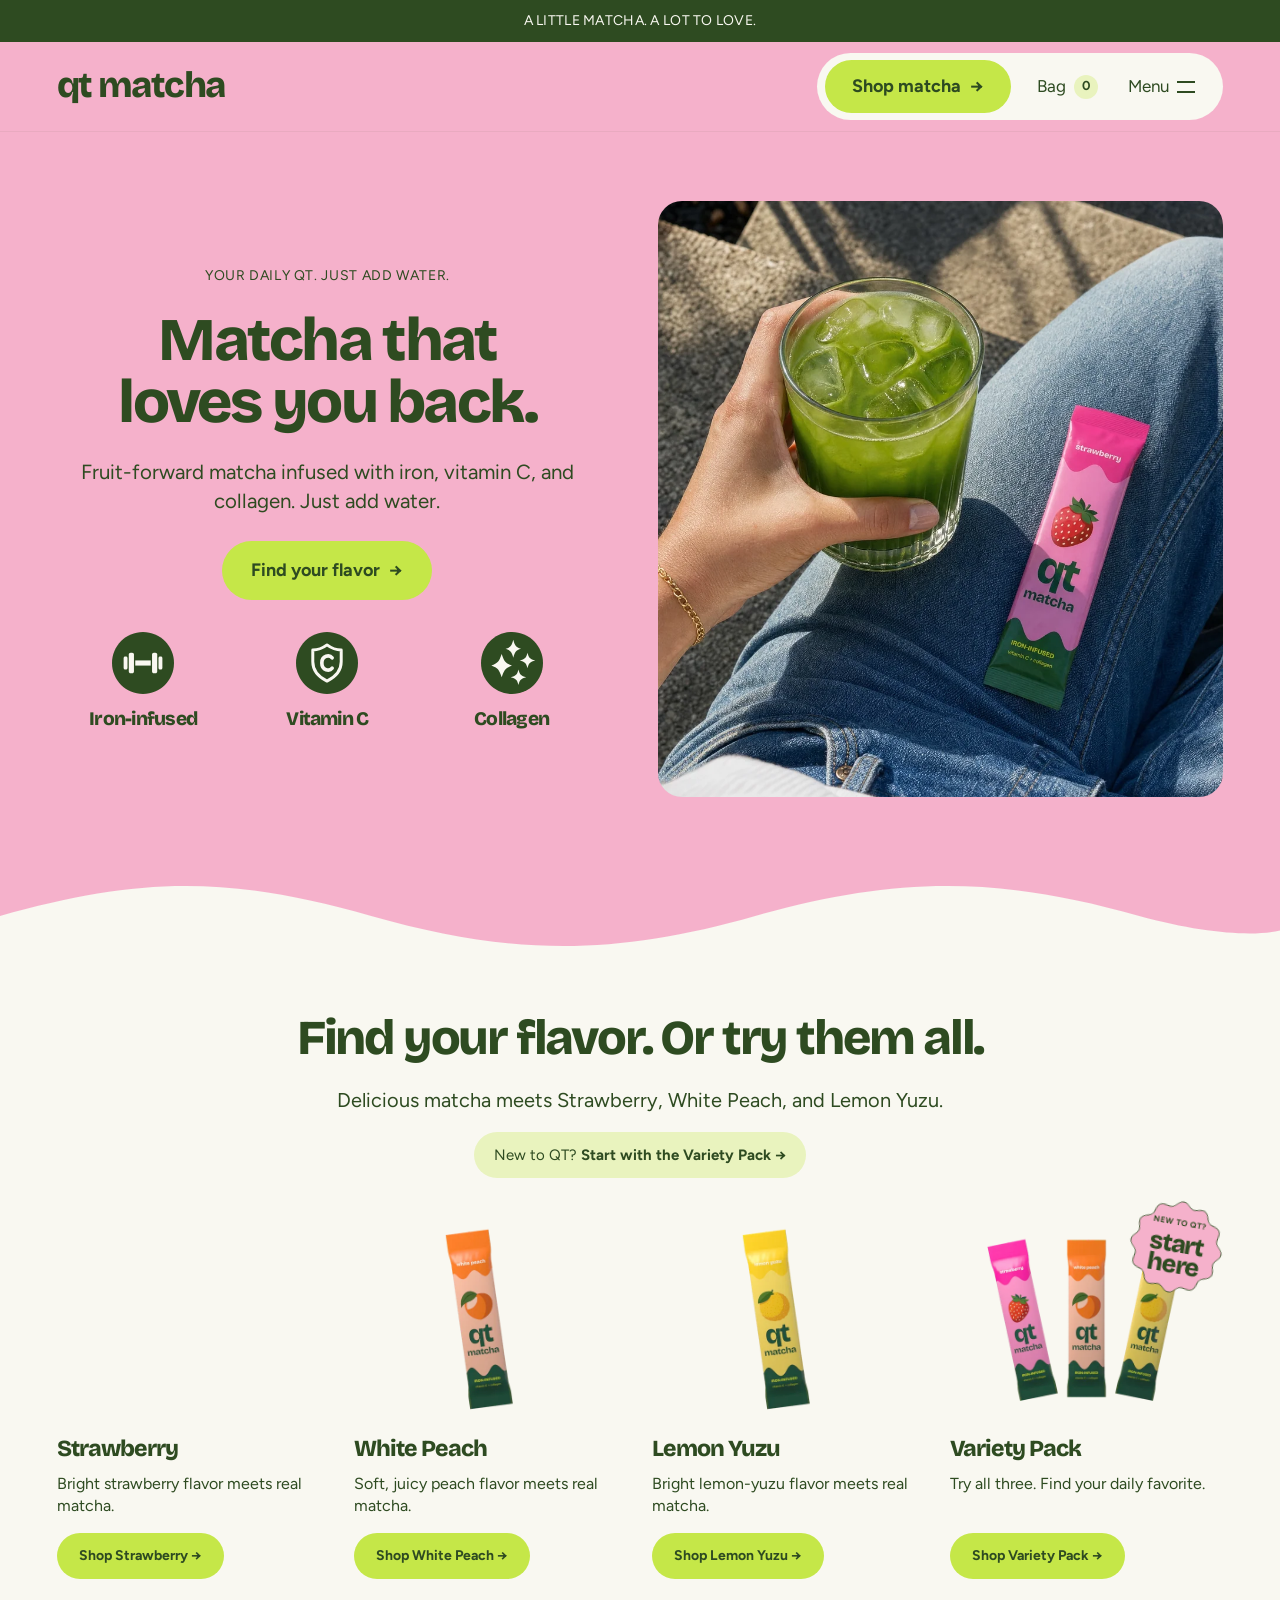
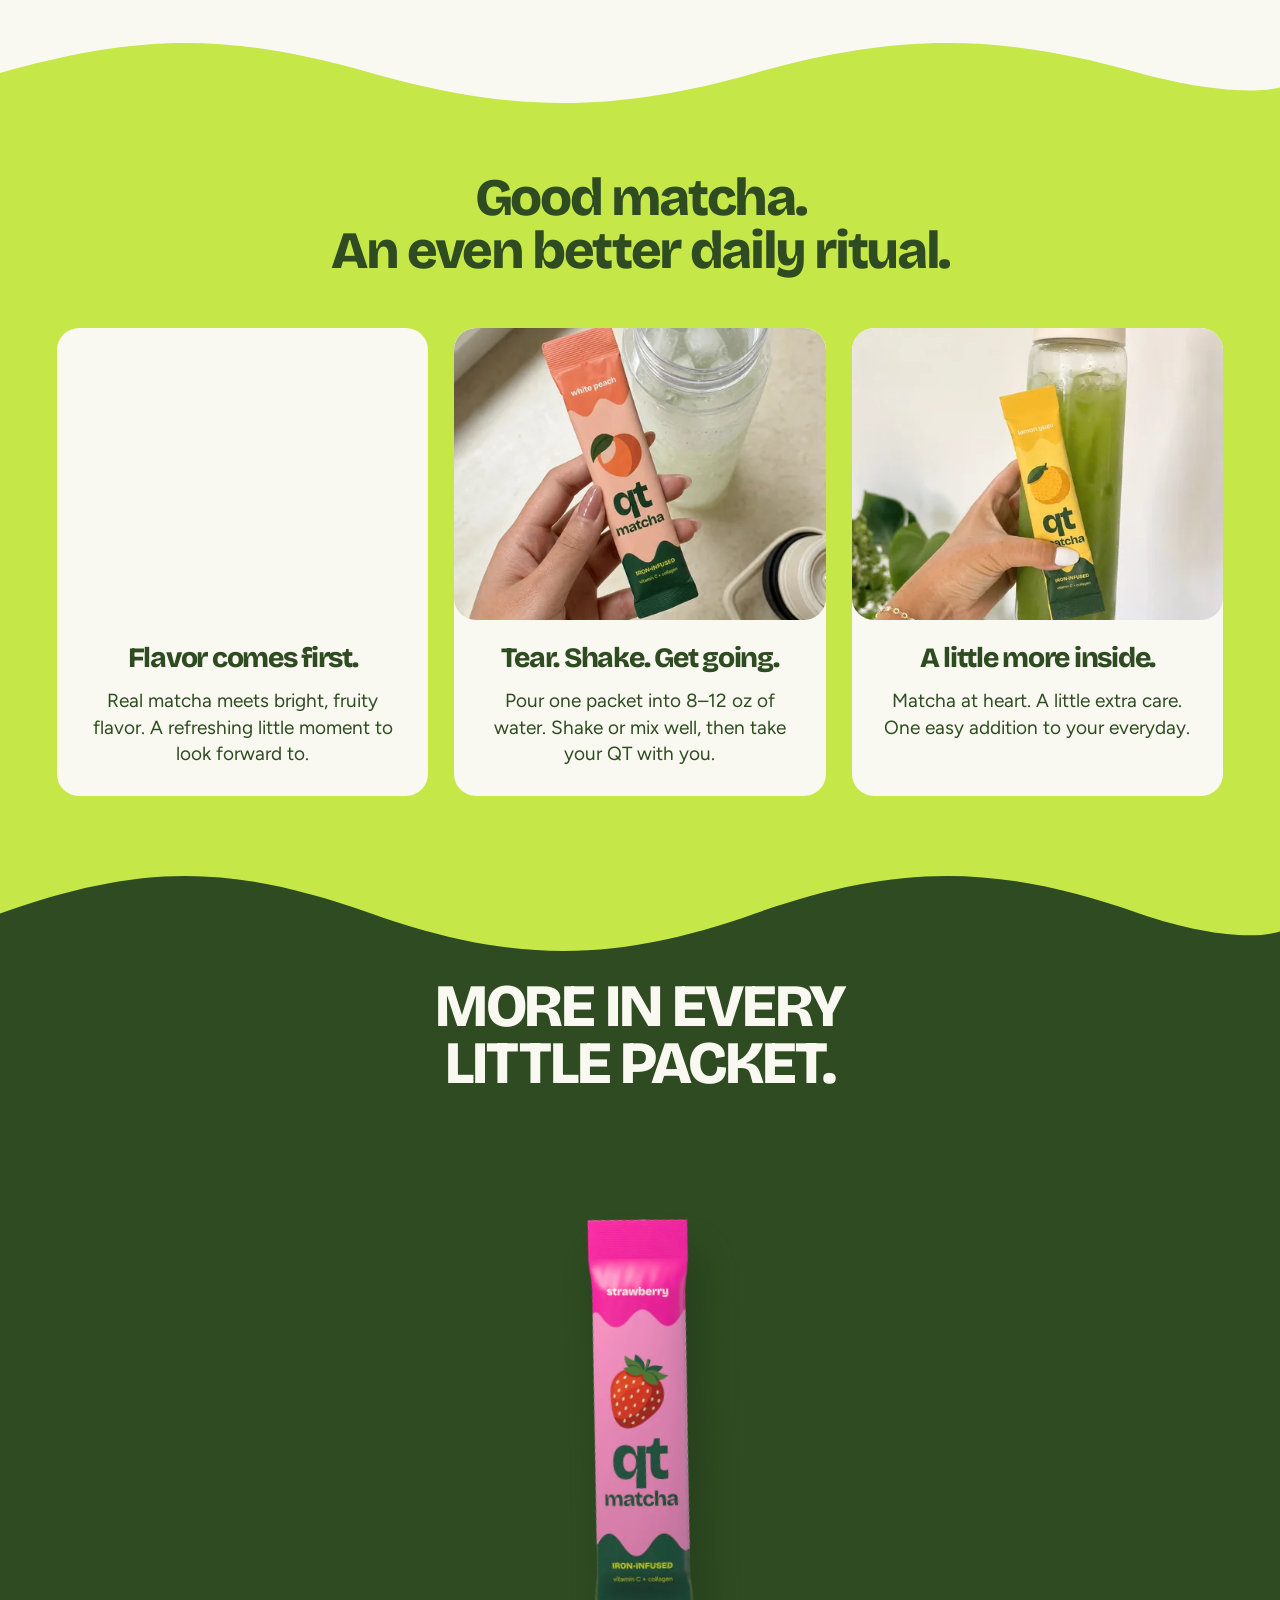
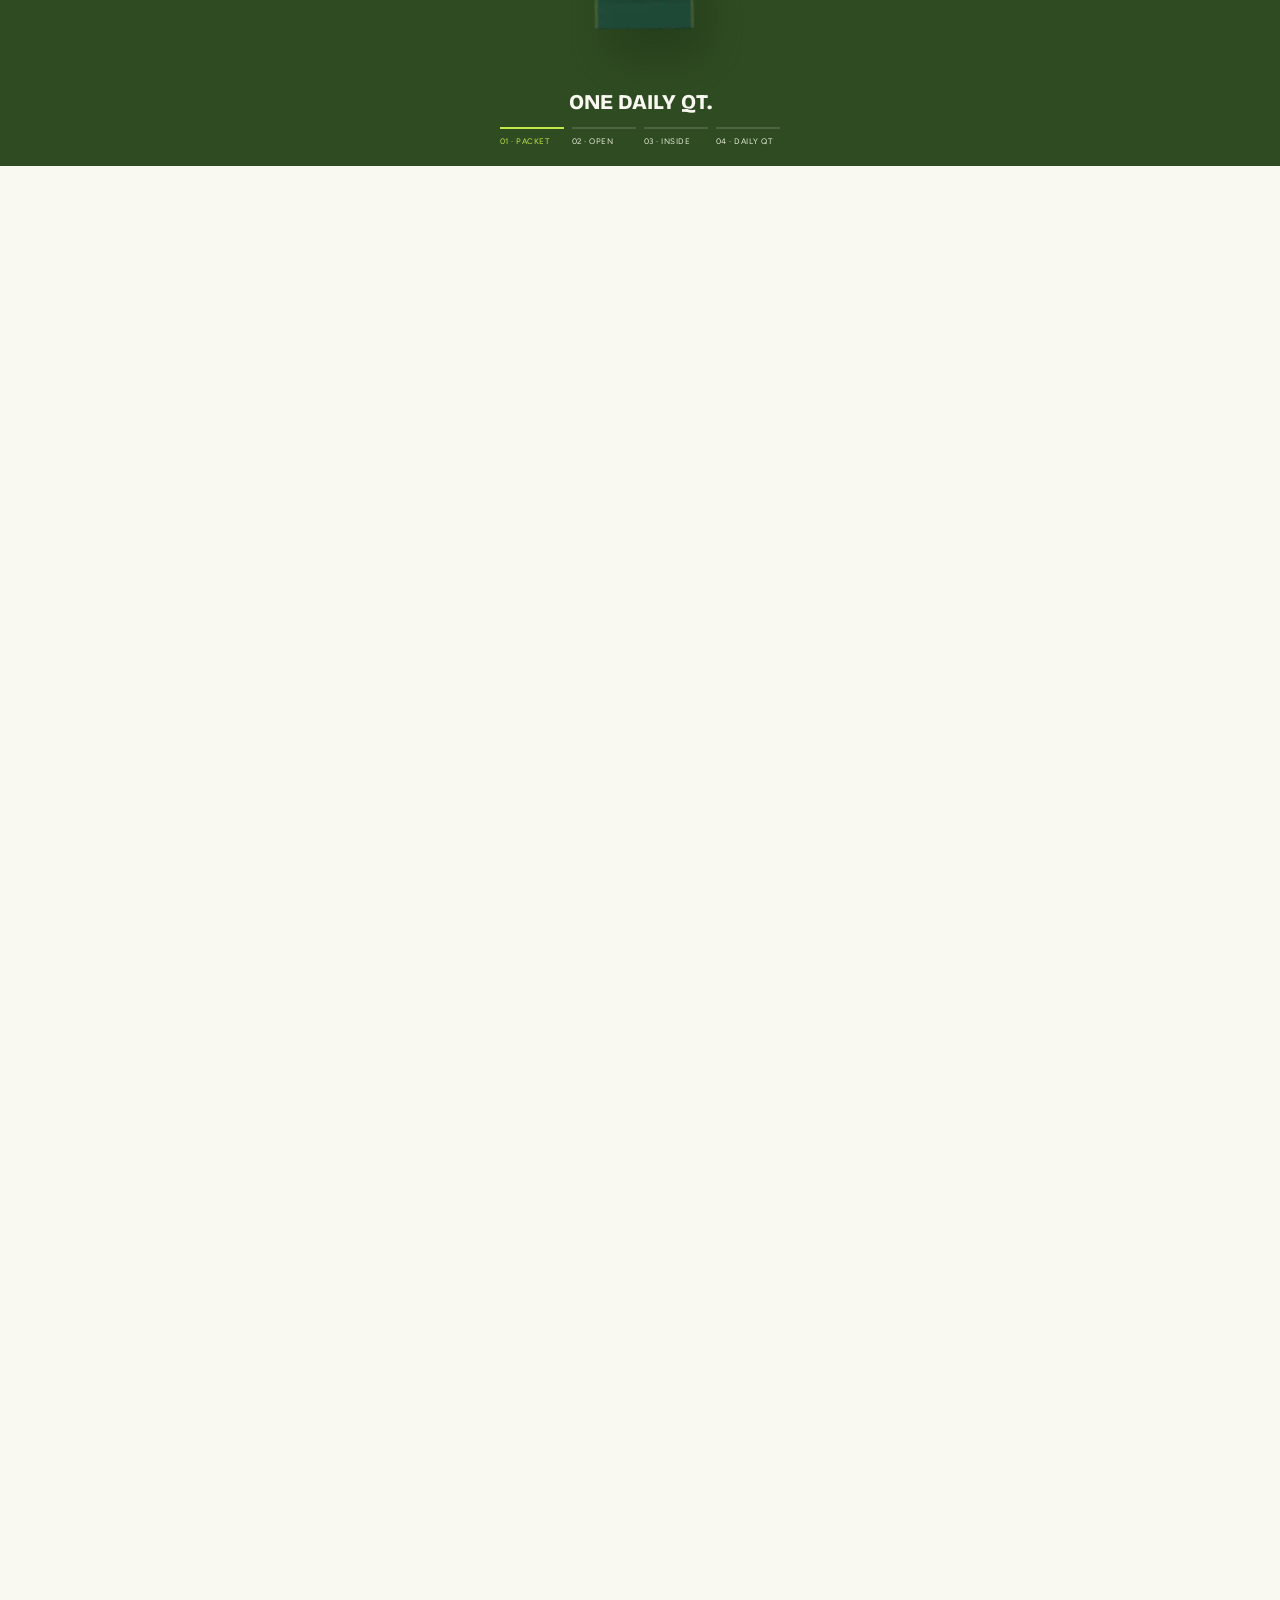
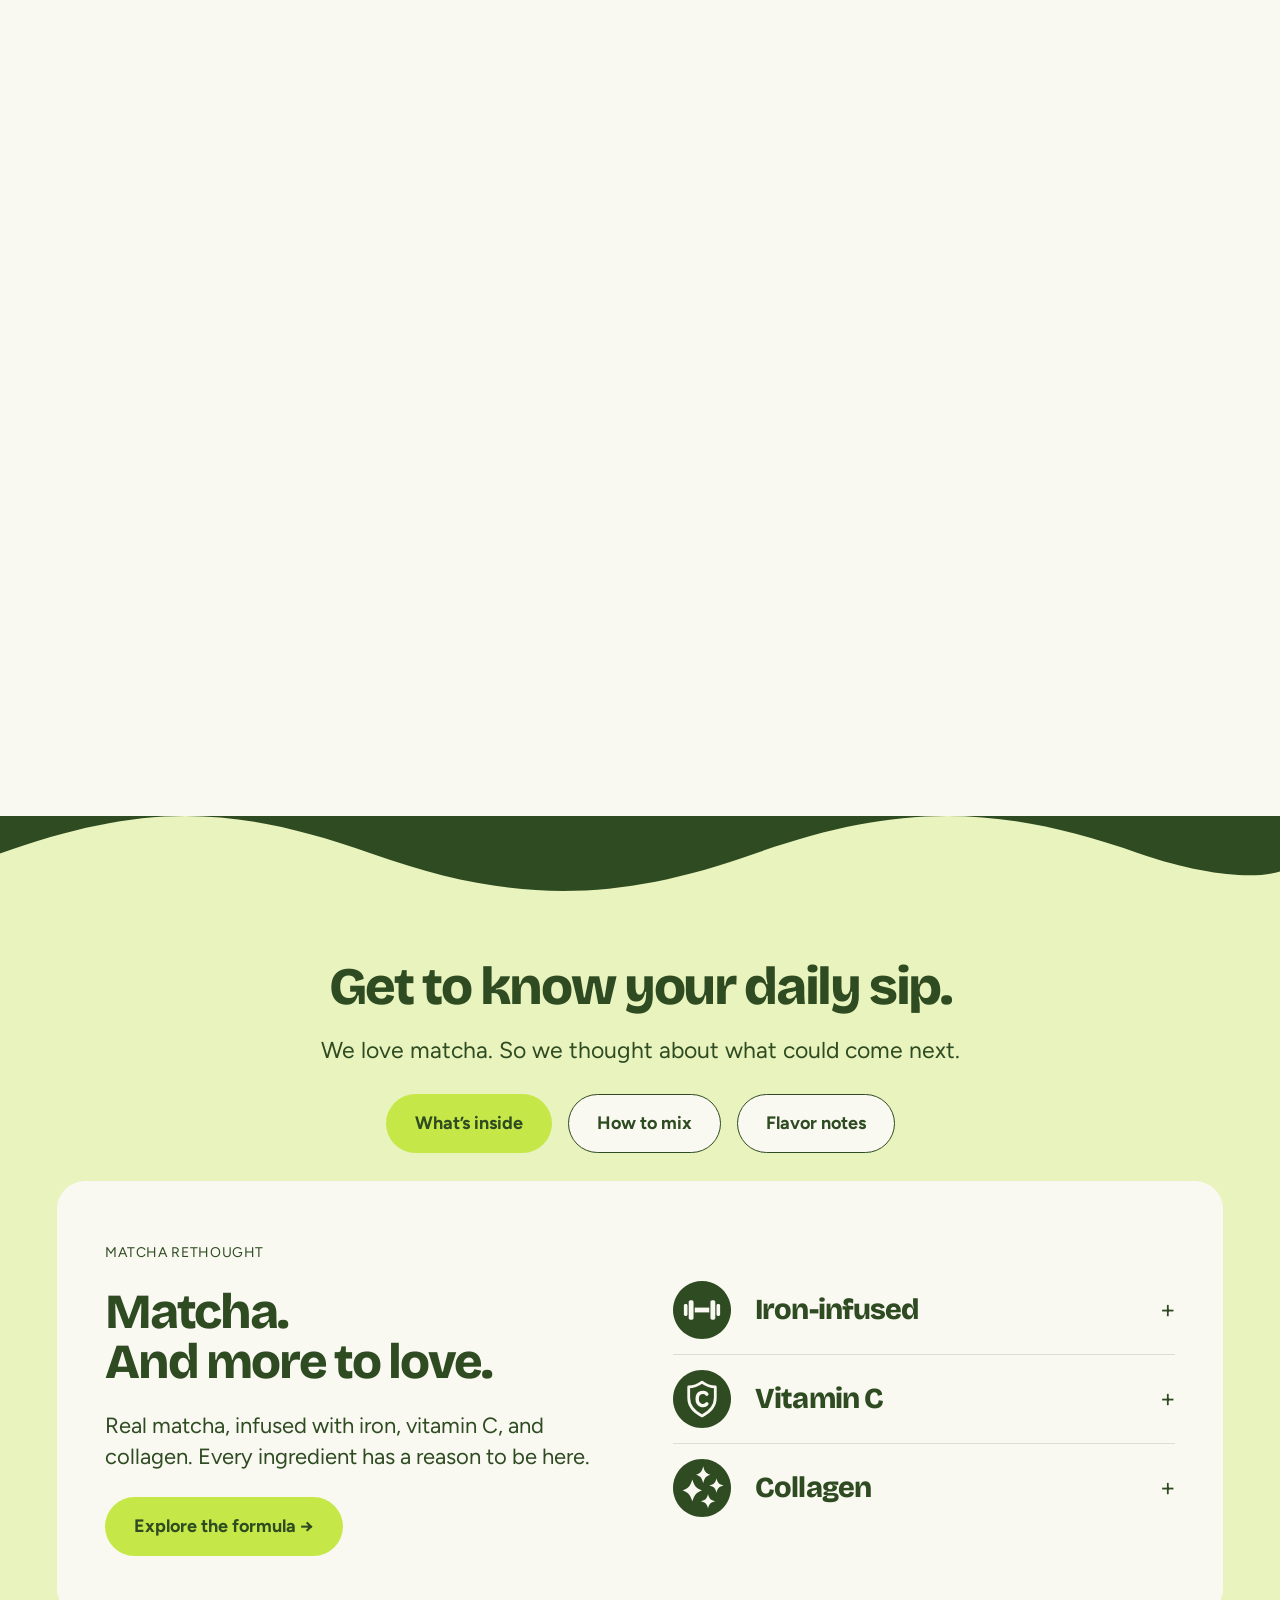
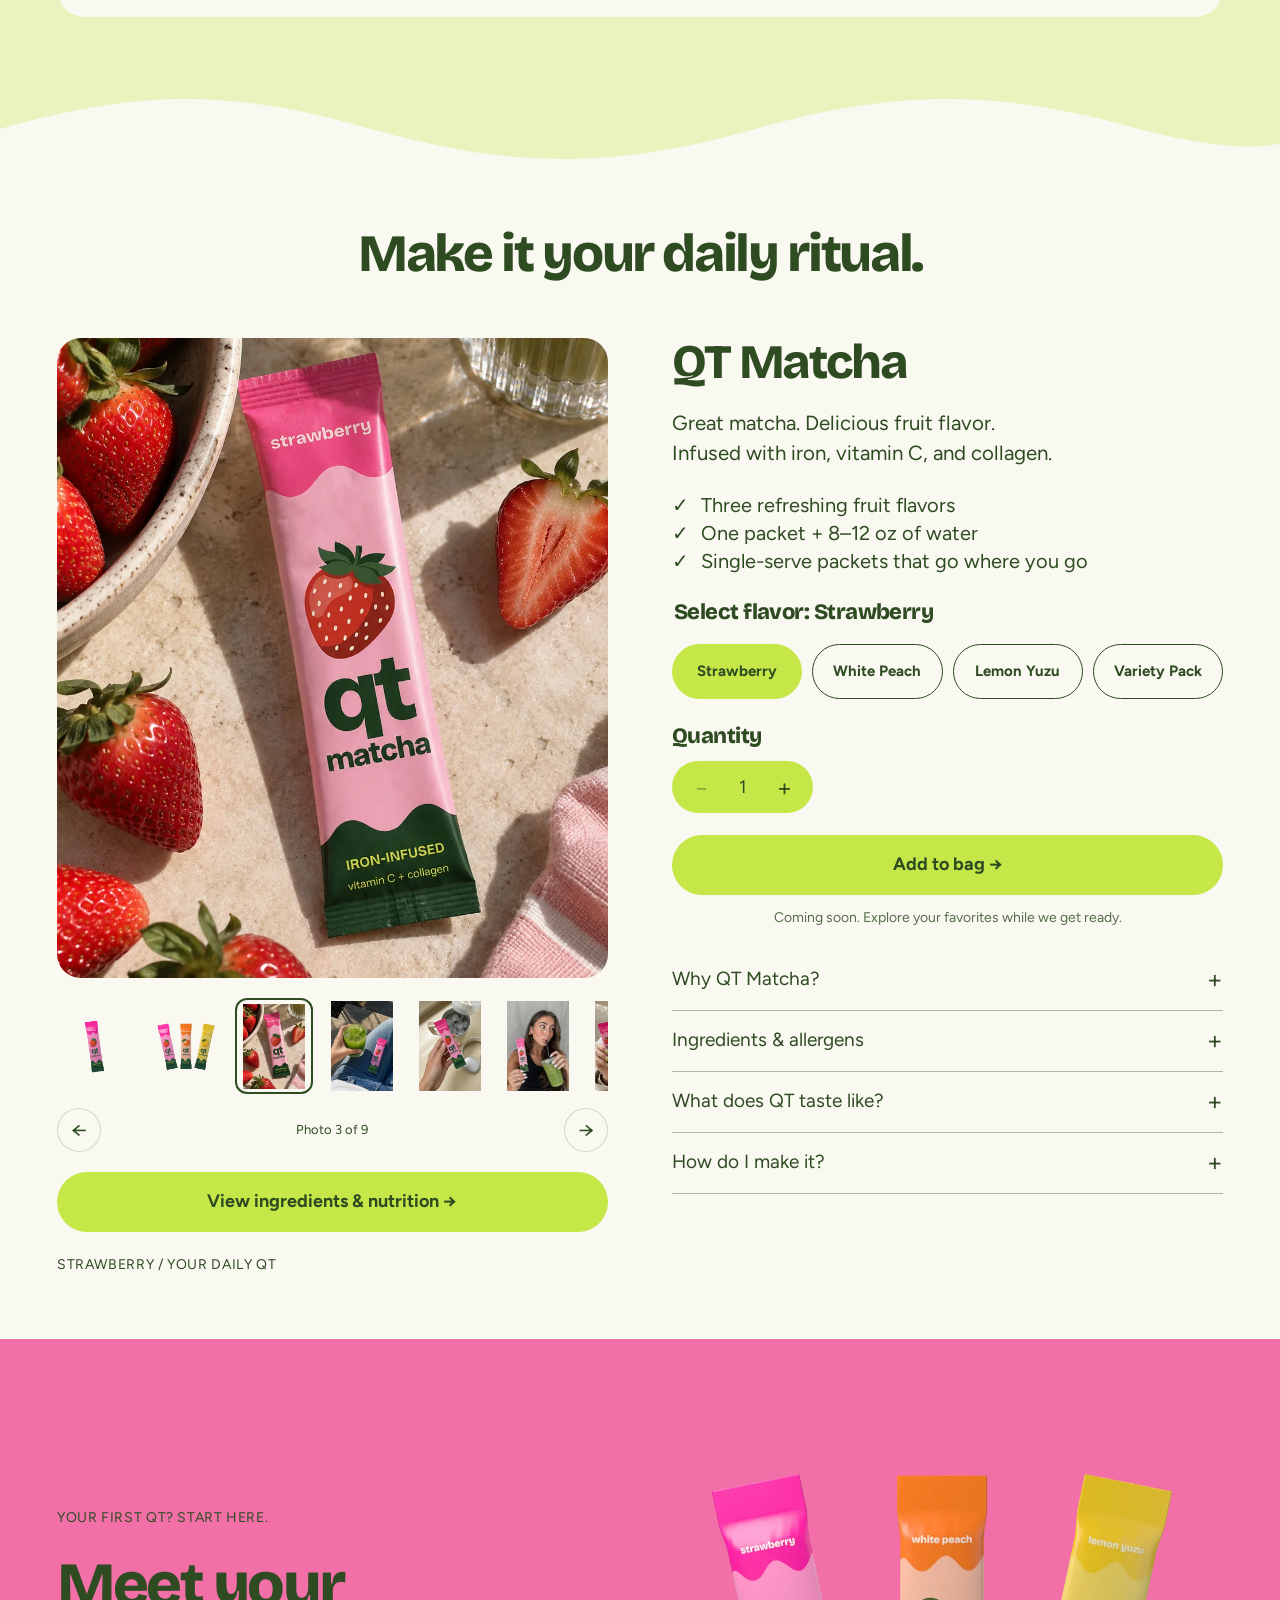
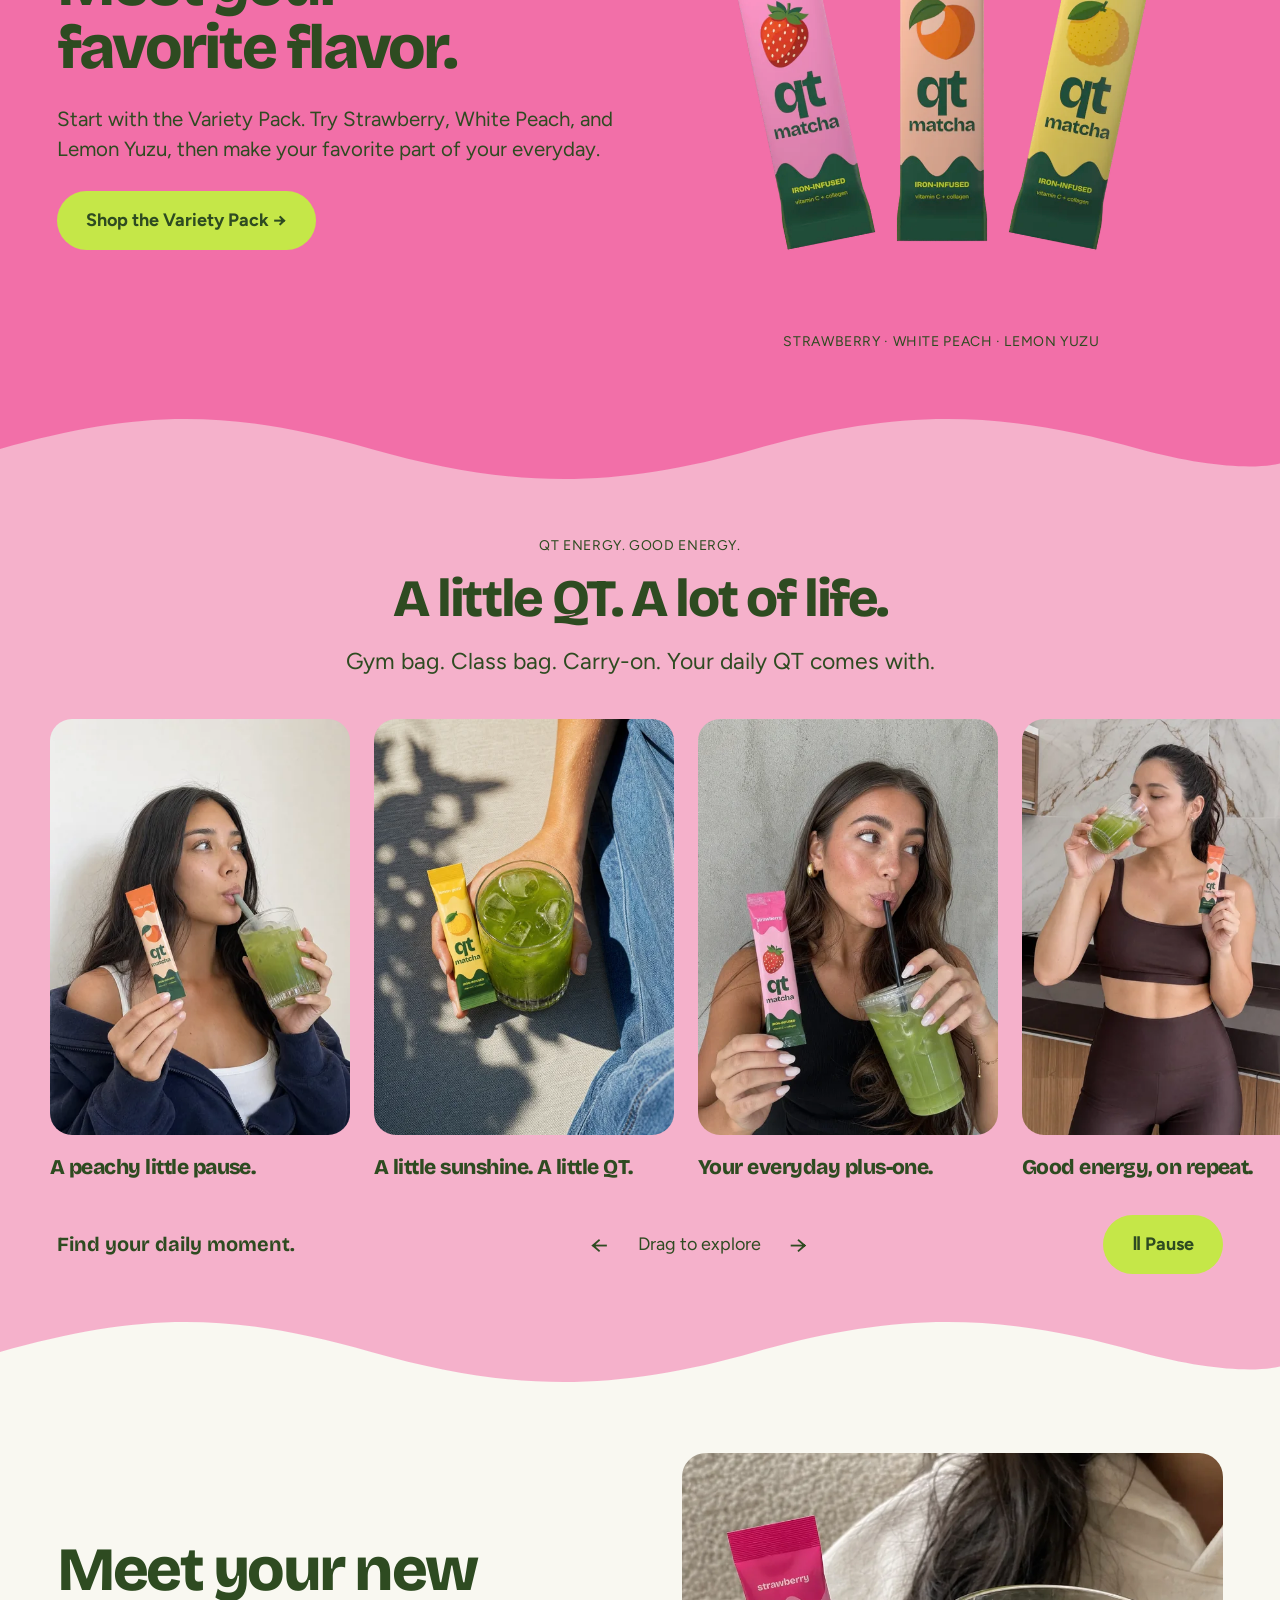
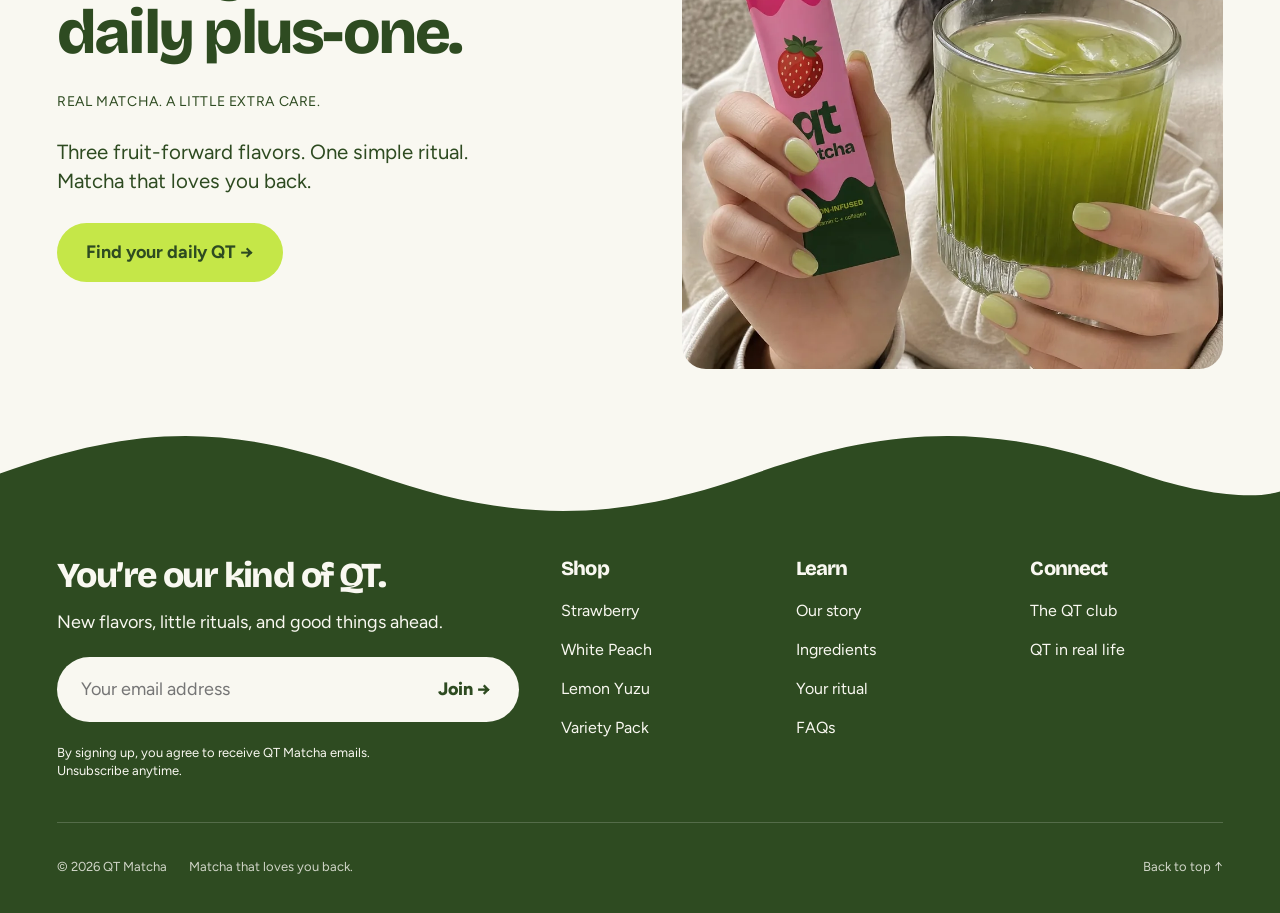
==== commit db435ef2: "Render Vitamin C badge as SVG to prevent iOS emoji substitution" ====
--- a/index.html
+++ b/index.html
@@ -393,7 +393,7 @@
         width="1440"
         height="80"
       />
-<section class="journey" id="packet" aria-label="More in every little packet"><svg width="0" height="0" style="position:absolute" aria-hidden="true"><defs><filter id="lift" color-interpolation-filters="sRGB"><feComponentTransfer><feFuncR type="gamma" exponent=".78"/><feFuncG type="gamma" exponent=".78"/><feFuncB type="gamma" exponent=".78"/></feComponentTransfer></filter><linearGradient id="ribbon-color" x1="0" y1="0" x2="1" y2="1"><stop stop-color="#8fae3c"/><stop offset=".38" stop-color="#e2f397"/><stop offset=".65" stop-color="#a8cb4b"/><stop offset="1" stop-color="#c5e748"/></linearGradient><symbol id="berry" viewBox="0 0 80 100"><path d="M40 21C-6 0 1 66 40 96C79 66 86 0 40 21" fill="#e34a42"/><path d="M40 29Q13 26 10 11Q29 8 37 20Q25 2 40 0Q49 7 43 20Q62 3 74 13Q61 30 40 29" fill="#7b9d40"/><g fill="#fff0c2"><ellipse cx="24" cy="36" rx="2" ry="4"/><ellipse cx="43" cy="39" rx="2" ry="4"/><ellipse cx="61" cy="35" rx="2" ry="4"/><ellipse cx="17" cy="52" rx="2" ry="4"/><ellipse cx="35" cy="56" rx="2" ry="4"/><ellipse cx="53" cy="53" rx="2" ry="4"/><ellipse cx="29" cy="72" rx="2" ry="4"/><ellipse cx="47" cy="73" rx="2" ry="4"/></g></symbol></defs></svg><div class="stage"><div class="topline"><span>SCROLL TO EXPLORE</span><span id="counter">01 / 04</span></div><h2 class="reveal-title">MORE IN EVERY<br>LITTLE PACKET.</h2><div class="copy" aria-live="off"><article class="chapter">More in every little packet.</article><article class="chapter">Matcha that loves you back.</article><article class="chapter">Iron-infused. Vitamin C. Collagen.</article><article class="chapter">One daily QT.</article></div><div class="art" aria-hidden="true"><svg class="ribbon" viewBox="0 0 700 700"><path pathLength="1" d="M335 220 C480 195 560 120 405 104 C130 67 119 250 306 269 C584 307 600 440 446 488"/><path class="fine" pathLength="1" d="M335 215 C480 190 560 115 405 99 C130 62 119 245 306 264 C584 302 600 435 446 483"/></svg><div class="packet"><img class="body" src="images/brand-core/7036c-960.webp" alt=""><img class="cap" src="images/brand-core/7036c-960.webp" alt=""></div><svg class="berry b1"><use href="#berry"/></svg><svg class="berry b2"><use href="#berry"/></svg><svg class="berry b3"><use href="#berry"/></svg><span class="tag t1"><span class="badge-symbol" aria-hidden="true">✦</span><span>IRON<small>INFUSED</small></span></span><span class="tag t2"><span class="badge-symbol" aria-hidden="true">✳</span><span>VITAMIN C</span></span><span class="tag t3"><span class="badge-symbol" aria-hidden="true">+</span><span>COLLAGEN</span></span></div><div class="bottom"><p class="signoff">ONE DAILY QT.</p><div class="steps"><button data-step="0">01 · PACKET</button><button data-step="1">02 · OPEN</button><button data-step="2">03 · INSIDE</button><button data-step="3">04 · DAILY QT</button></div><span class="hint">Scroll to unfold ↓</span></div></div></section>
+<section class="journey" id="packet" aria-label="More in every little packet"><svg width="0" height="0" style="position:absolute" aria-hidden="true"><defs><filter id="lift" color-interpolation-filters="sRGB"><feComponentTransfer><feFuncR type="gamma" exponent=".78"/><feFuncG type="gamma" exponent=".78"/><feFuncB type="gamma" exponent=".78"/></feComponentTransfer></filter><linearGradient id="ribbon-color" x1="0" y1="0" x2="1" y2="1"><stop stop-color="#8fae3c"/><stop offset=".38" stop-color="#e2f397"/><stop offset=".65" stop-color="#a8cb4b"/><stop offset="1" stop-color="#c5e748"/></linearGradient><symbol id="berry" viewBox="0 0 80 100"><path d="M40 21C-6 0 1 66 40 96C79 66 86 0 40 21" fill="#e34a42"/><path d="M40 29Q13 26 10 11Q29 8 37 20Q25 2 40 0Q49 7 43 20Q62 3 74 13Q61 30 40 29" fill="#7b9d40"/><g fill="#fff0c2"><ellipse cx="24" cy="36" rx="2" ry="4"/><ellipse cx="43" cy="39" rx="2" ry="4"/><ellipse cx="61" cy="35" rx="2" ry="4"/><ellipse cx="17" cy="52" rx="2" ry="4"/><ellipse cx="35" cy="56" rx="2" ry="4"/><ellipse cx="53" cy="53" rx="2" ry="4"/><ellipse cx="29" cy="72" rx="2" ry="4"/><ellipse cx="47" cy="73" rx="2" ry="4"/></g></symbol></defs></svg><div class="stage"><div class="topline"><span>SCROLL TO EXPLORE</span><span id="counter">01 / 04</span></div><h2 class="reveal-title">MORE IN EVERY<br>LITTLE PACKET.</h2><div class="copy" aria-live="off"><article class="chapter">More in every little packet.</article><article class="chapter">Matcha that loves you back.</article><article class="chapter">Iron-infused. Vitamin C. Collagen.</article><article class="chapter">One daily QT.</article></div><div class="art" aria-hidden="true"><svg class="ribbon" viewBox="0 0 700 700"><path pathLength="1" d="M335 220 C480 195 560 120 405 104 C130 67 119 250 306 269 C584 307 600 440 446 488"/><path class="fine" pathLength="1" d="M335 215 C480 190 560 115 405 99 C130 62 119 245 306 264 C584 302 600 435 446 483"/></svg><div class="packet"><img class="body" src="images/brand-core/7036c-960.webp" alt=""><img class="cap" src="images/brand-core/7036c-960.webp" alt=""></div><svg class="berry b1"><use href="#berry"/></svg><svg class="berry b2"><use href="#berry"/></svg><svg class="berry b3"><use href="#berry"/></svg><span class="tag t1"><span class="badge-symbol" aria-hidden="true">✦</span><span>IRON<small>INFUSED</small></span></span><span class="tag t2"><span class="badge-symbol" aria-hidden="true"><svg viewBox="0 0 24 24" width="1em" height="1em" fill="none" stroke="currentColor" stroke-width="2.4" stroke-linecap="round" aria-hidden="true" focusable="false"><path d="M12 3v18M3 12h18M5.6 5.6l12.8 12.8M5.6 18.4L18.4 5.6"/></svg></span><span>VITAMIN C</span></span><span class="tag t3"><span class="badge-symbol" aria-hidden="true">+</span><span>COLLAGEN</span></span></div><div class="bottom"><p class="signoff">ONE DAILY QT.</p><div class="steps"><button data-step="0">01 · PACKET</button><button data-step="1">02 · OPEN</button><button data-step="2">03 · INSIDE</button><button data-step="3">04 · DAILY QT</button></div><span class="hint">Scroll to unfold ↓</span></div></div></section>
       <img
         class="wave tall"
         src="images/brand-core/d6f26.svg"
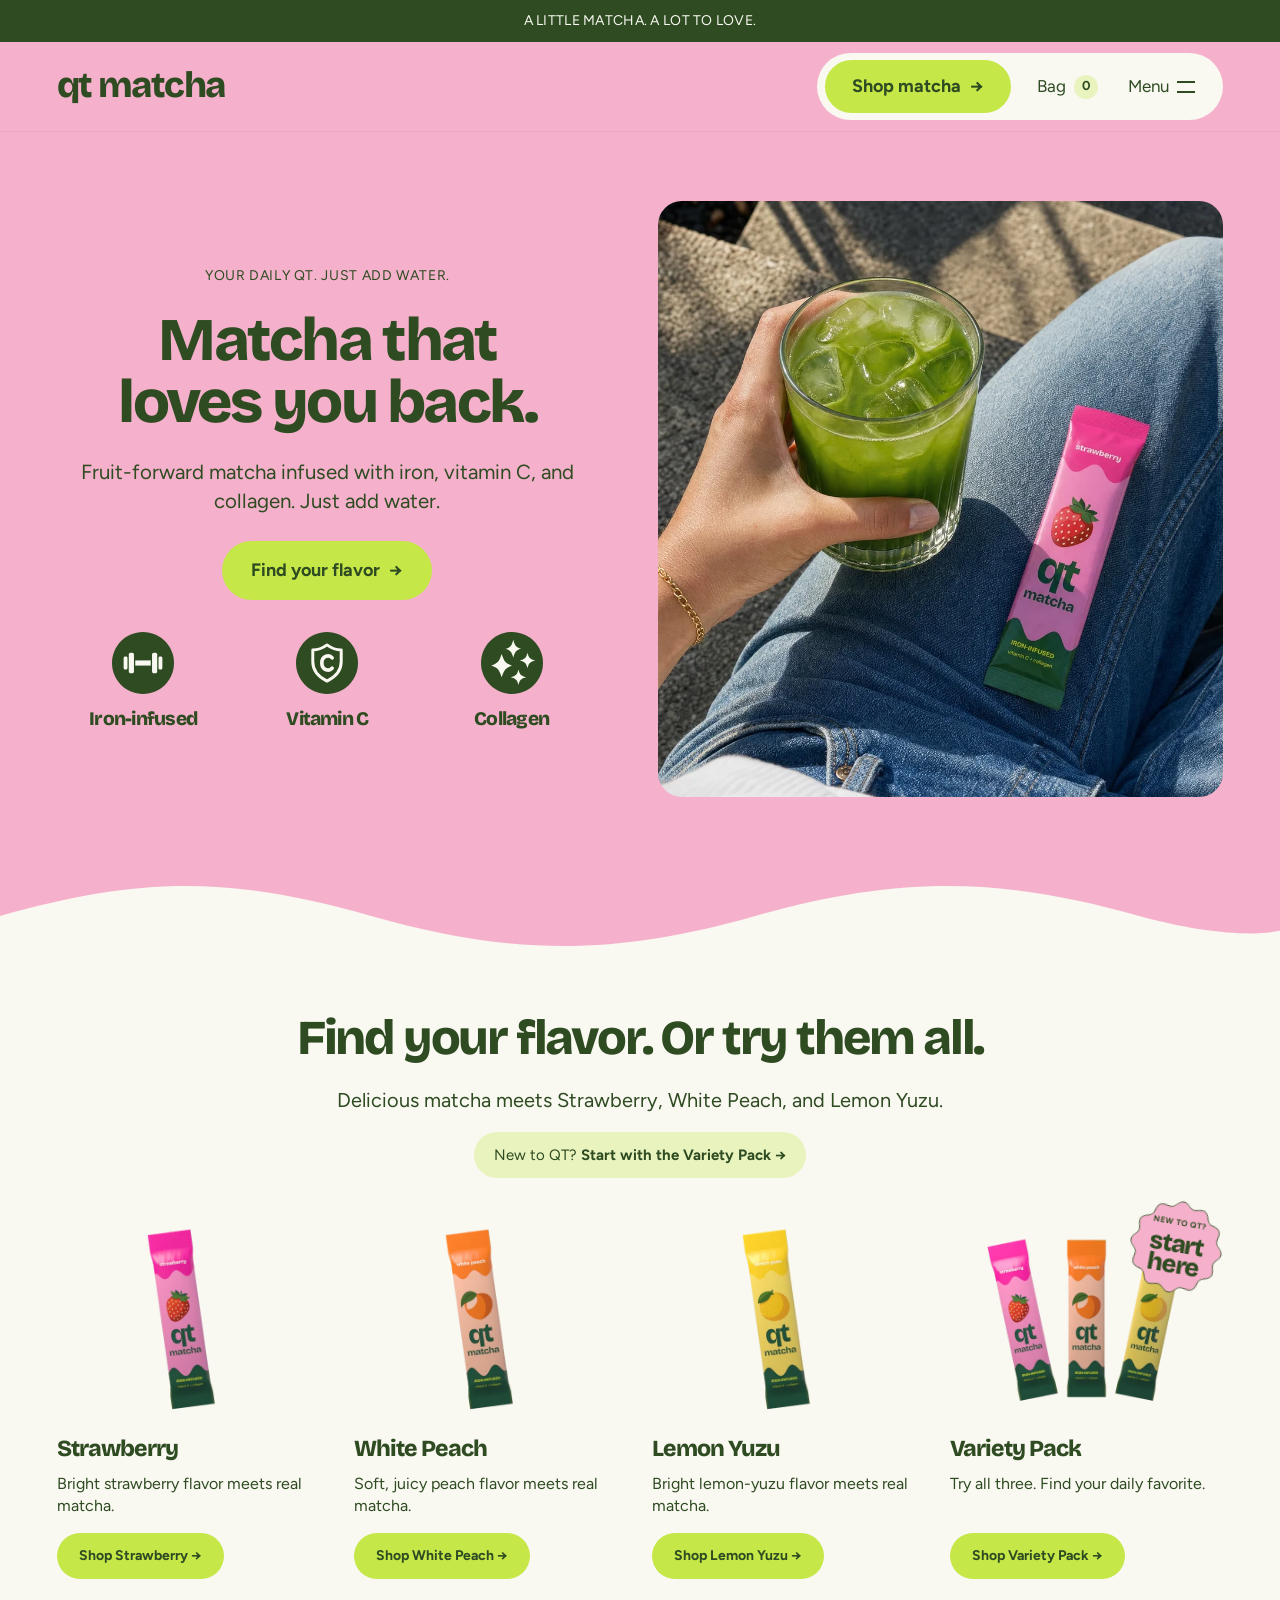
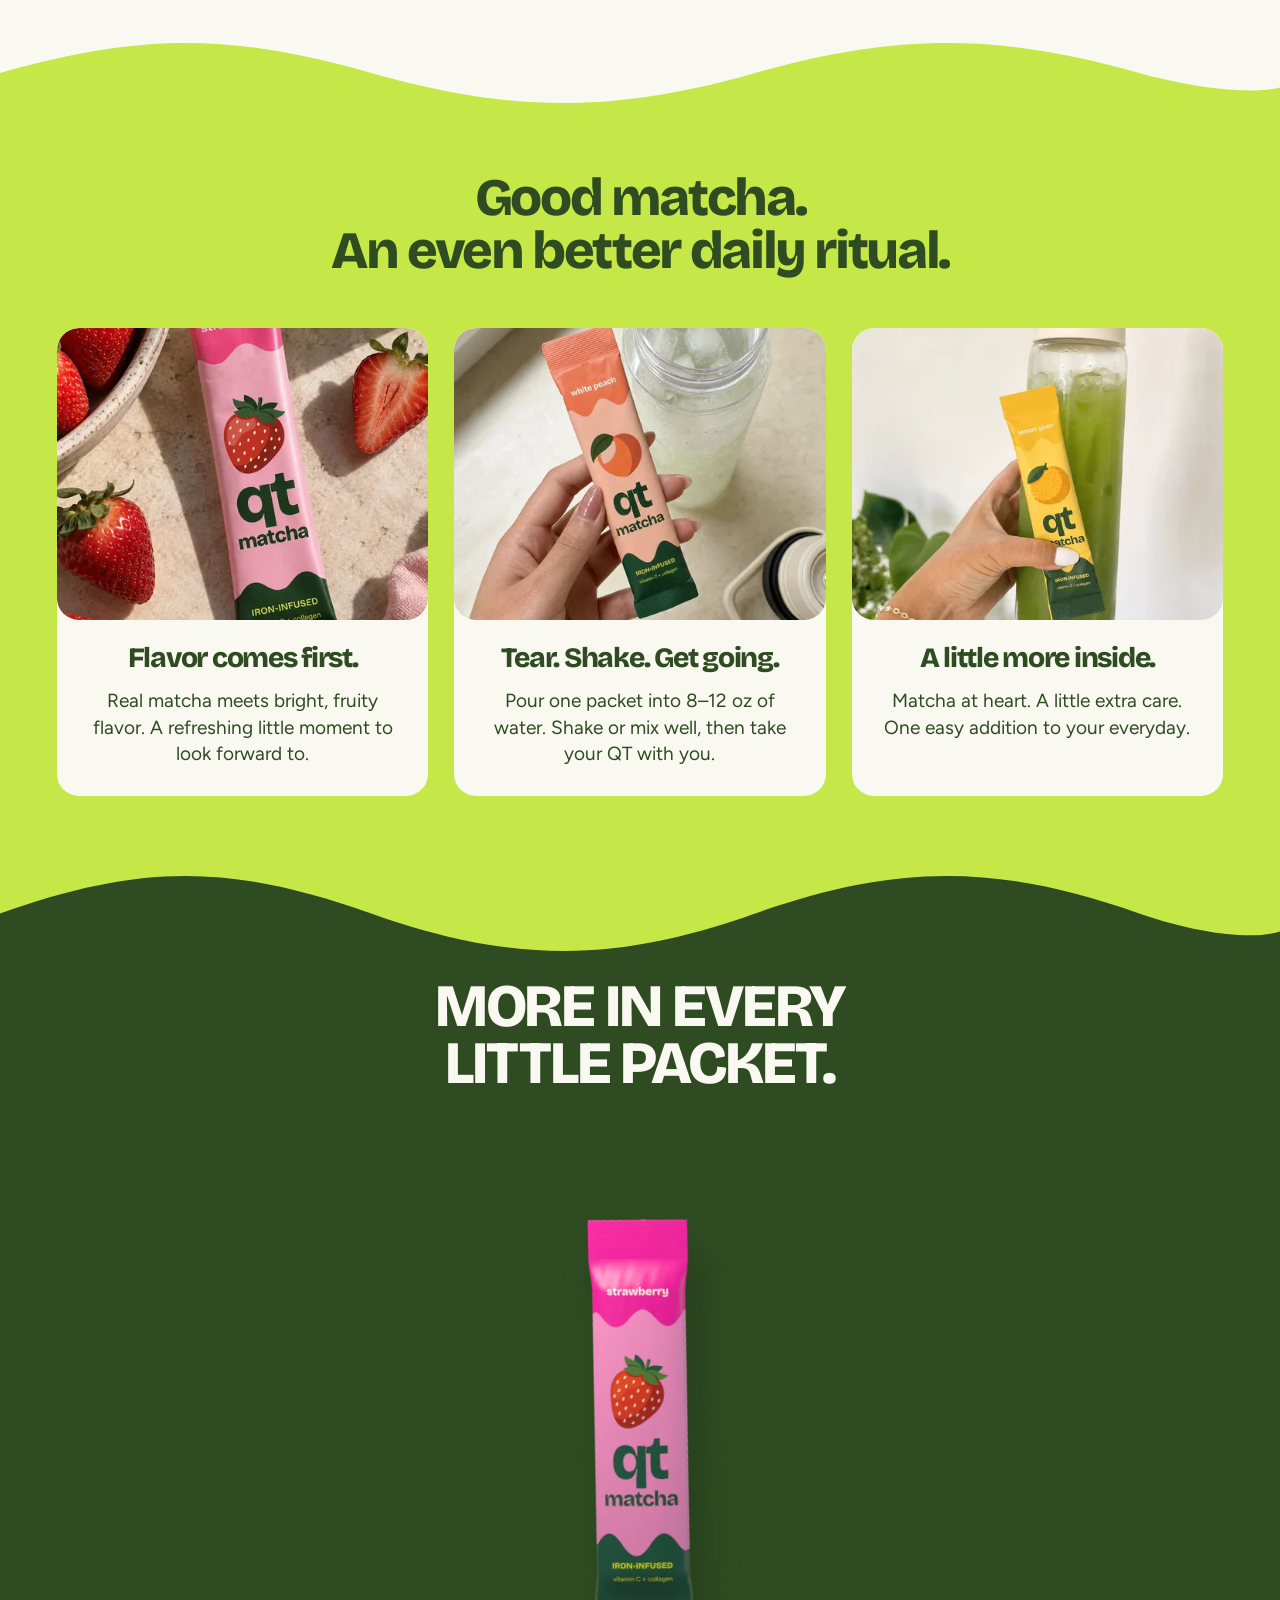
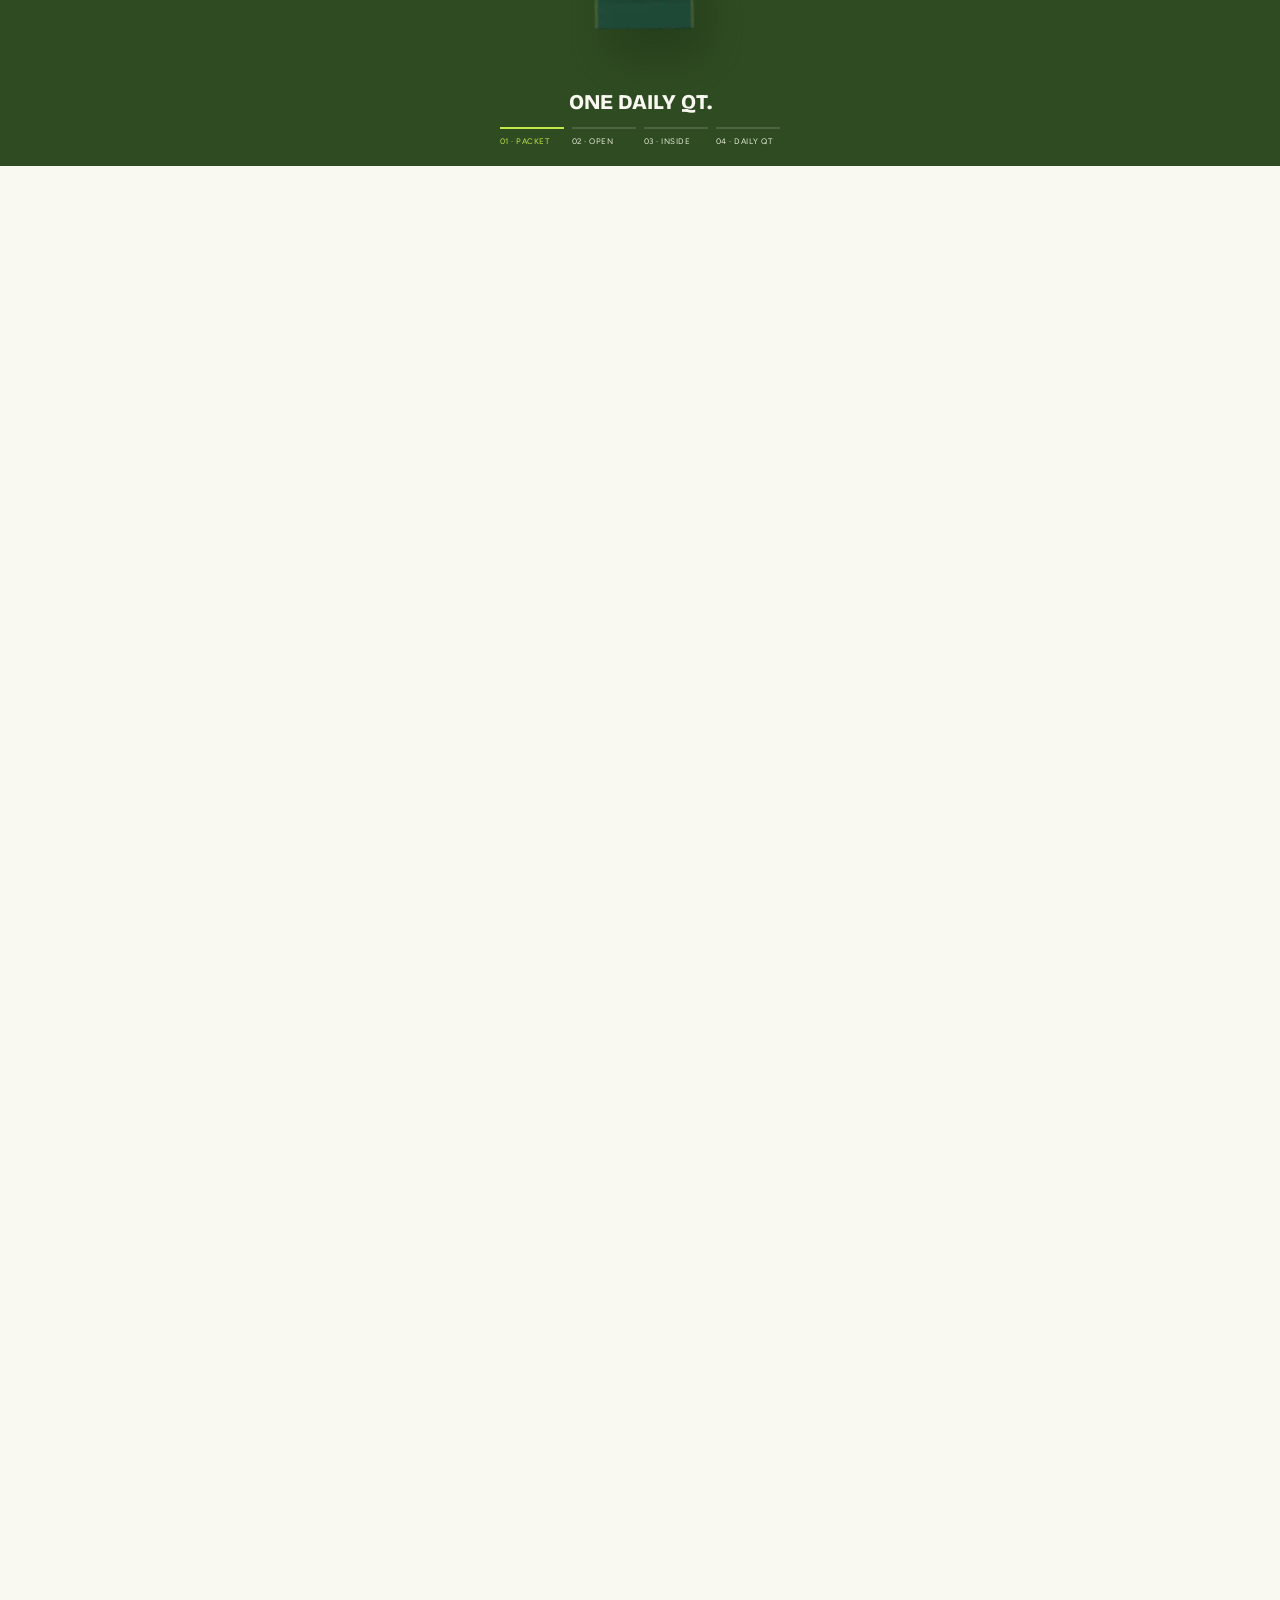
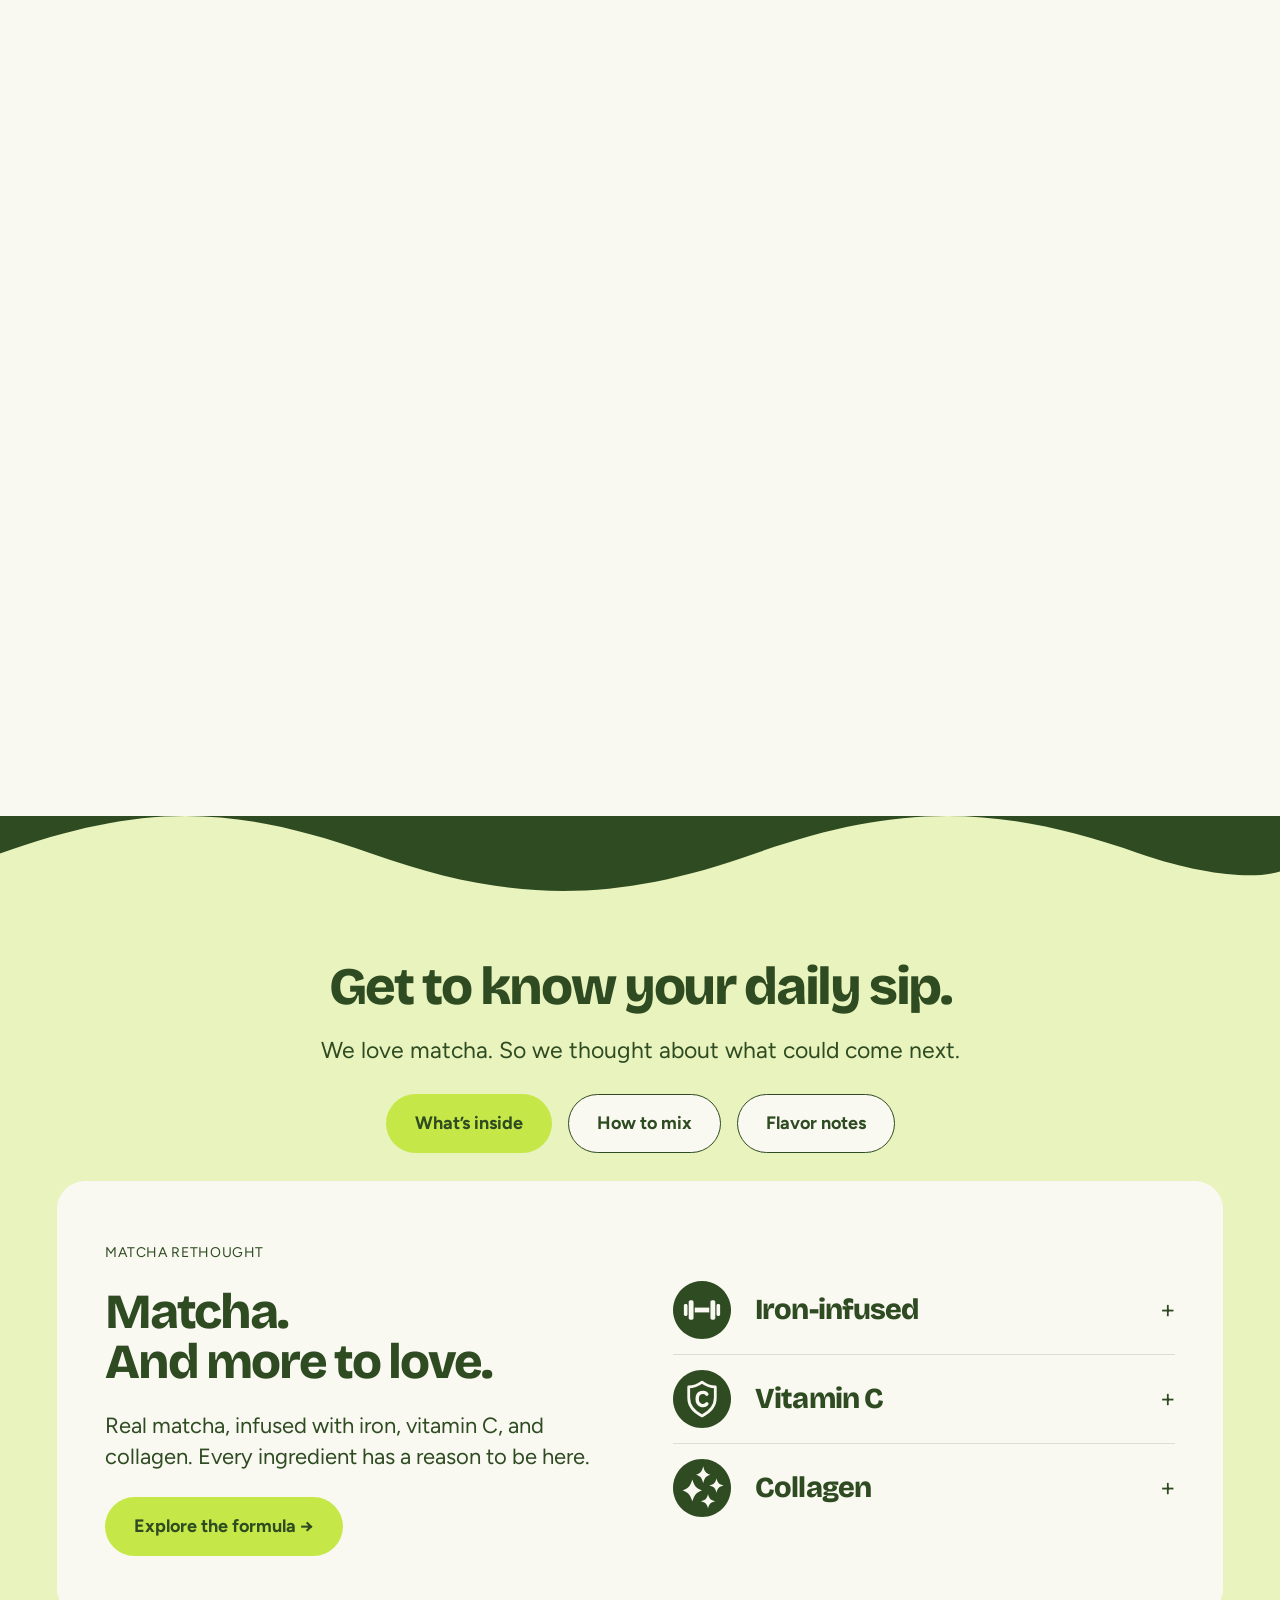
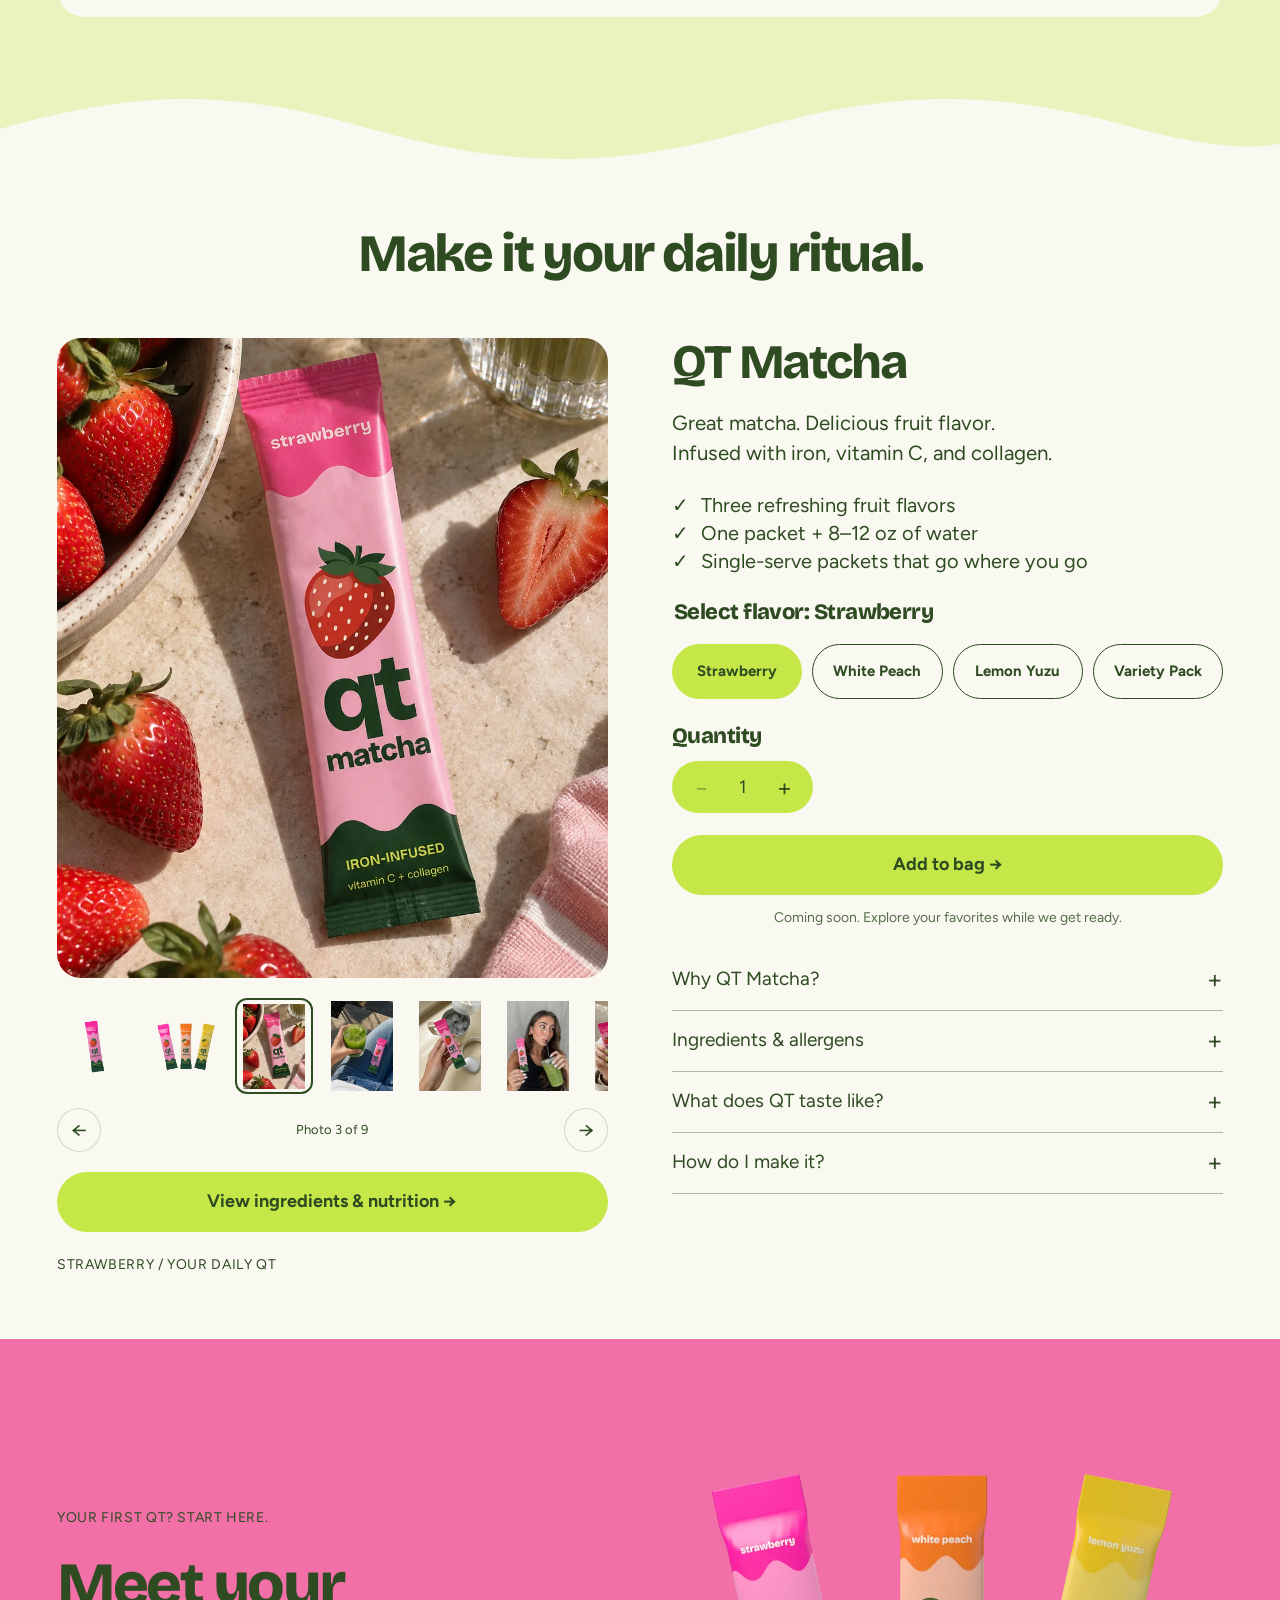
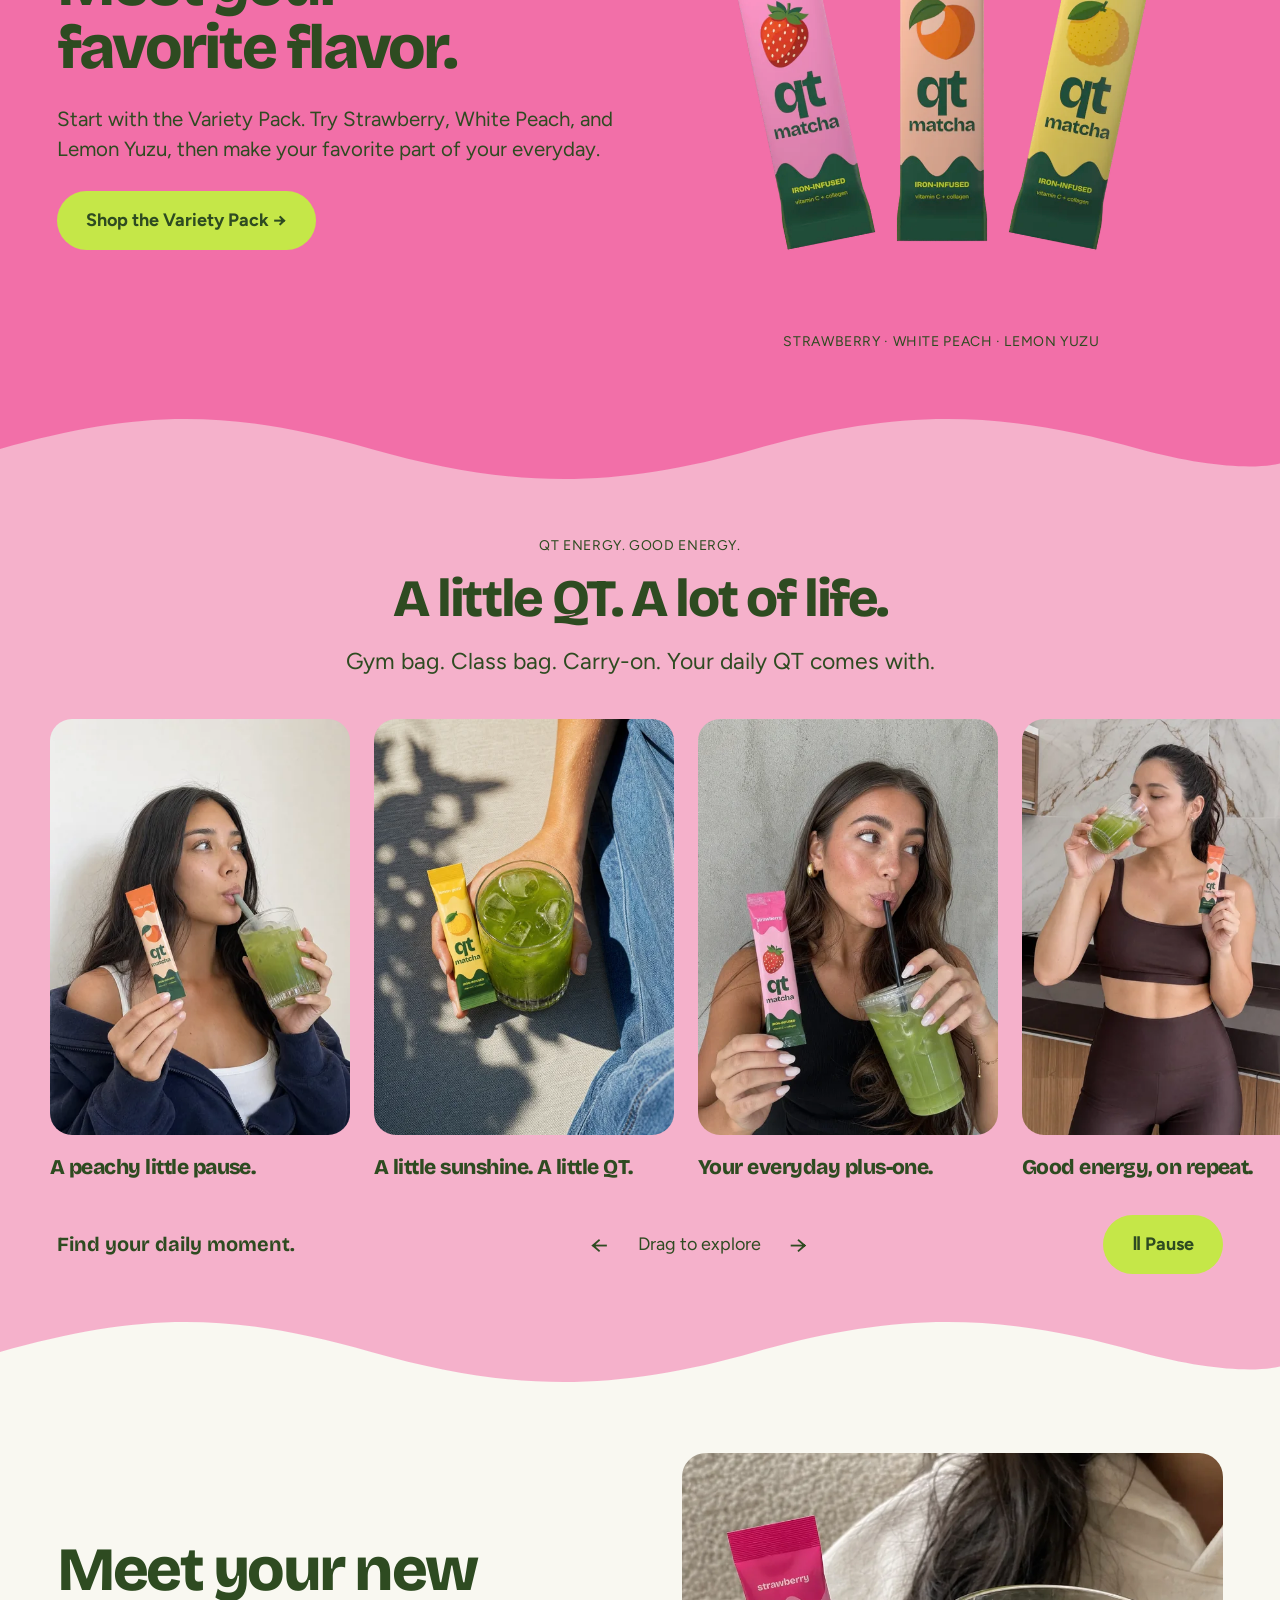
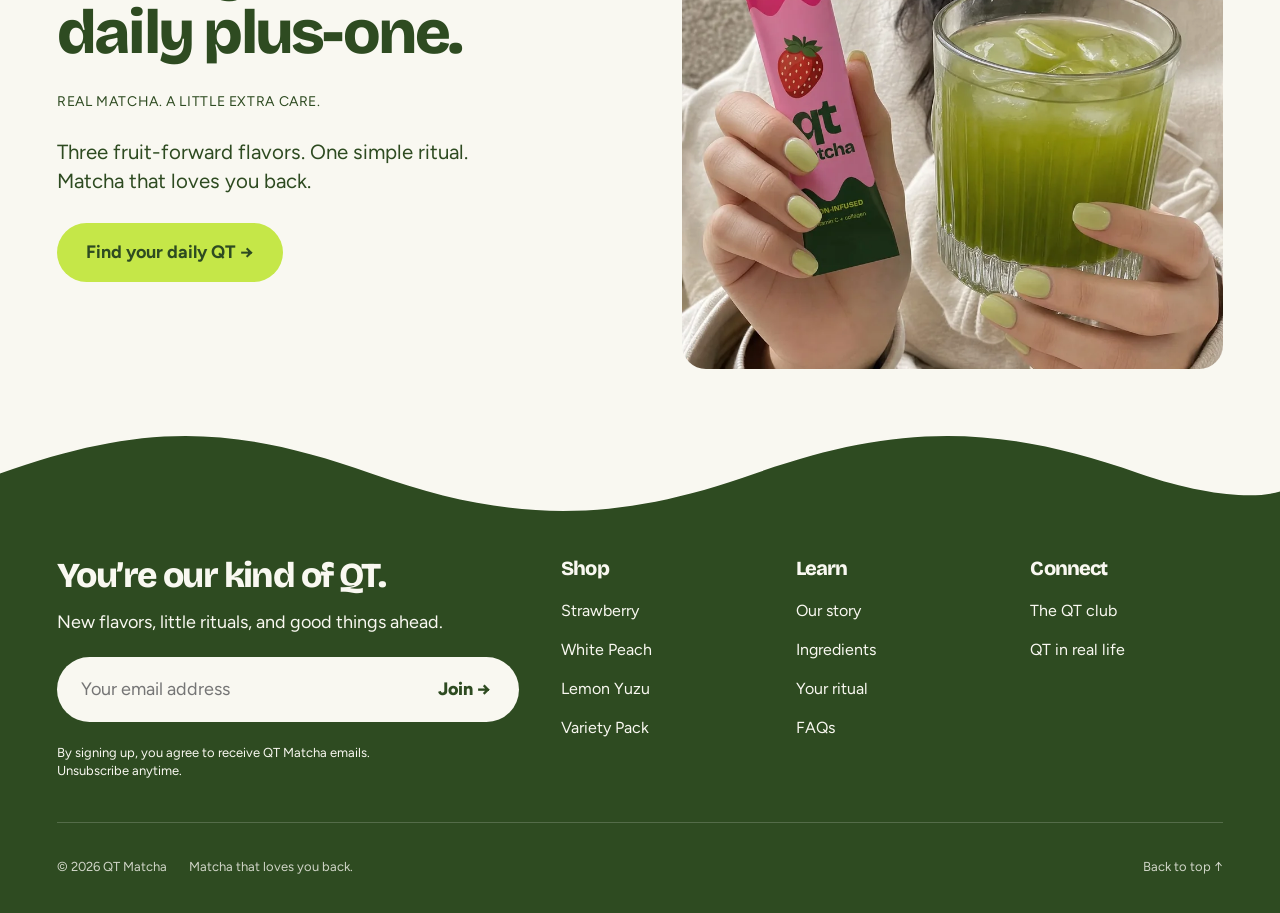
==== commit 6f8511ed: "Use SVG decoration in signup dialog to avoid iPhone emoji" ====
--- a/index.html
+++ b/index.html
@@ -924,7 +924,7 @@
     </aside>
     <dialog id="bag-dialog" class="stock-dialog" aria-labelledby="bag-title" aria-describedby="stock-description">
       <button class="close-button" id="bag-close" aria-label="Close notification signup">×</button>
-      <div class="stock-art" aria-hidden="true"><span class="stock-spark stock-spark-one">✦</span><img id="stock-packet" src="images/brand-core/12c63-480.webp" alt="" width="260" height="170" /><span class="stock-spark stock-spark-two">✳</span><span class="stock-art-caption">A LITTLE MATCHA. A LOT TO LOVE.</span></div>
+      <div class="stock-art" aria-hidden="true"><span class="stock-spark stock-spark-one">✦</span><img id="stock-packet" src="images/brand-core/12c63-480.webp" alt="" width="260" height="170" /><span class="stock-spark stock-spark-two"><svg viewBox="0 0 24 24" width="1em" height="1em" fill="none" stroke="currentColor" stroke-width="2.4" stroke-linecap="round" aria-hidden="true" focusable="false"><path d="M12 3v18M3 12h18M5.6 5.6l12.8 12.8M5.6 18.4L18.4 5.6"/></svg></span><span class="stock-art-caption">A LITTLE MATCHA. A LOT TO LOVE.</span></div>
       <div class="stock-content">
       <p class="eyebrow">YOUR DAILY QT IS ON ITS WAY.</p>
       <h2 id="bag-title">Get the first sip.</h2>
